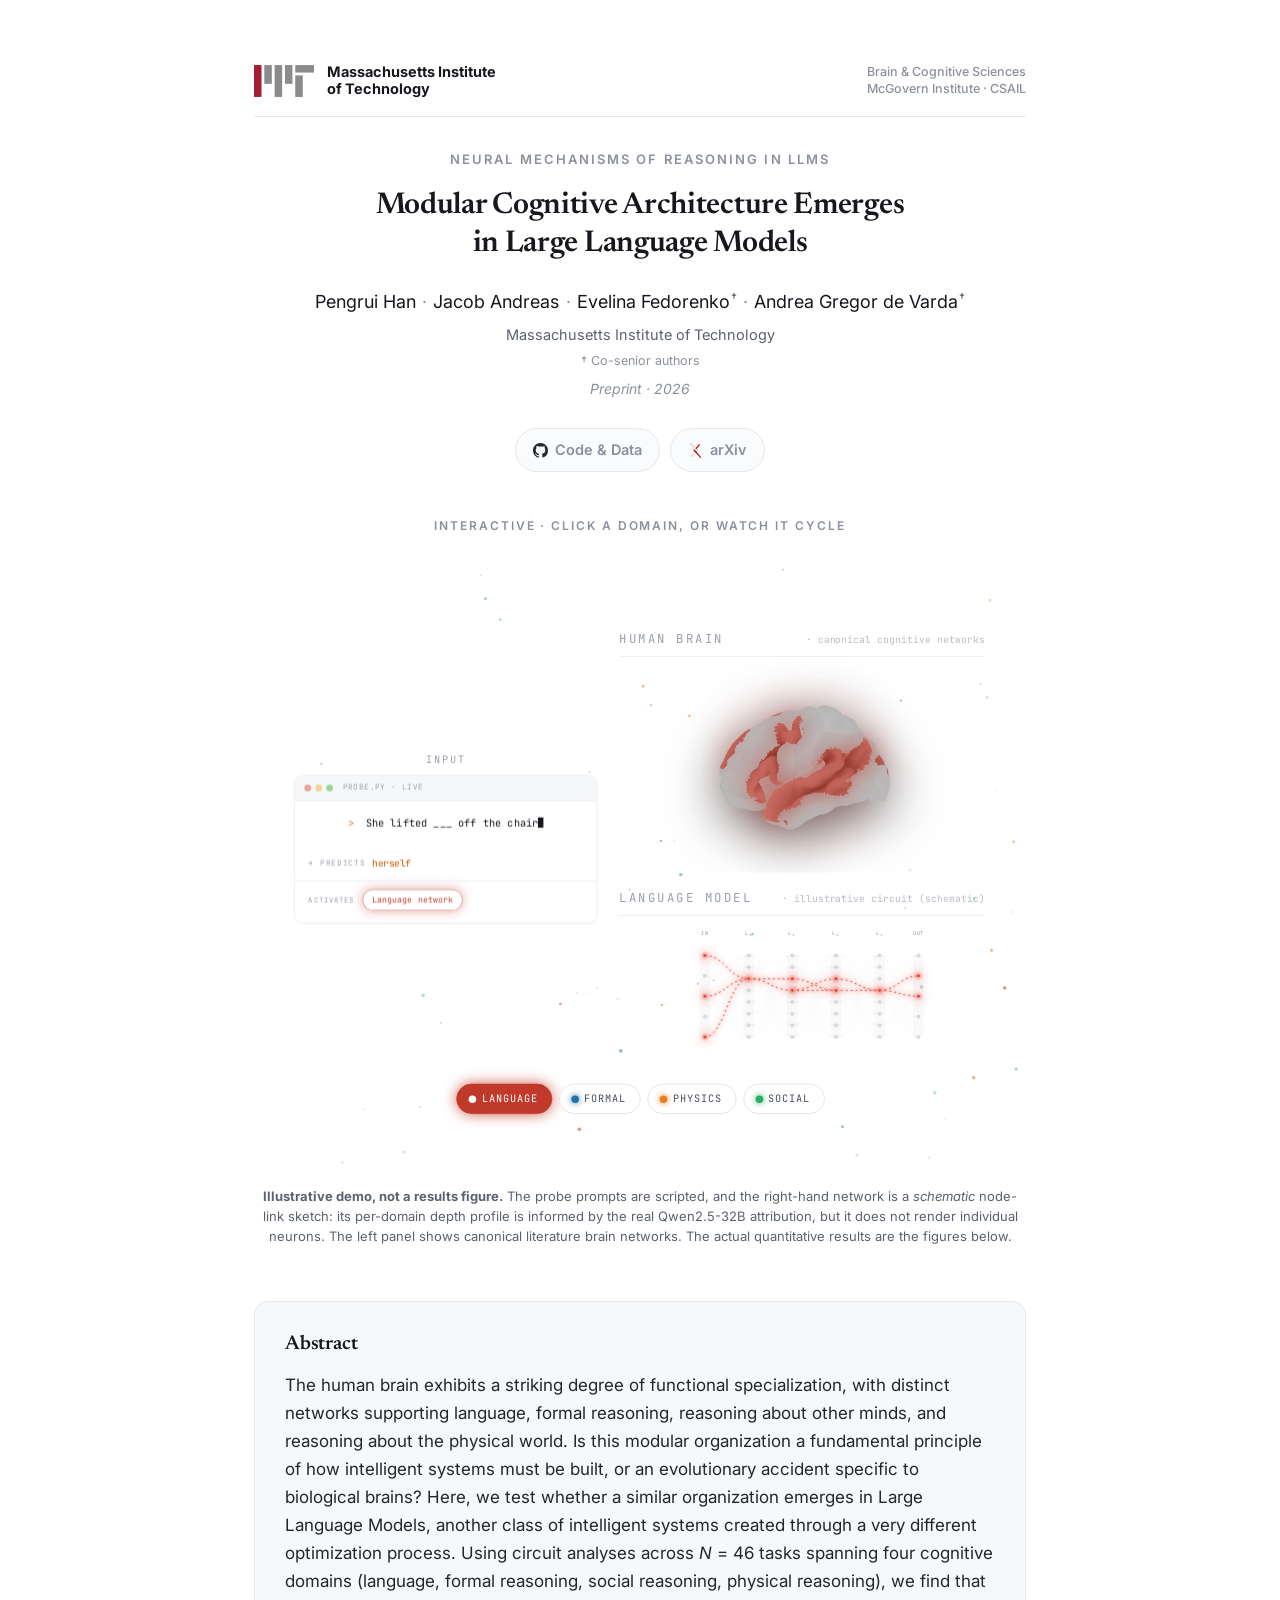
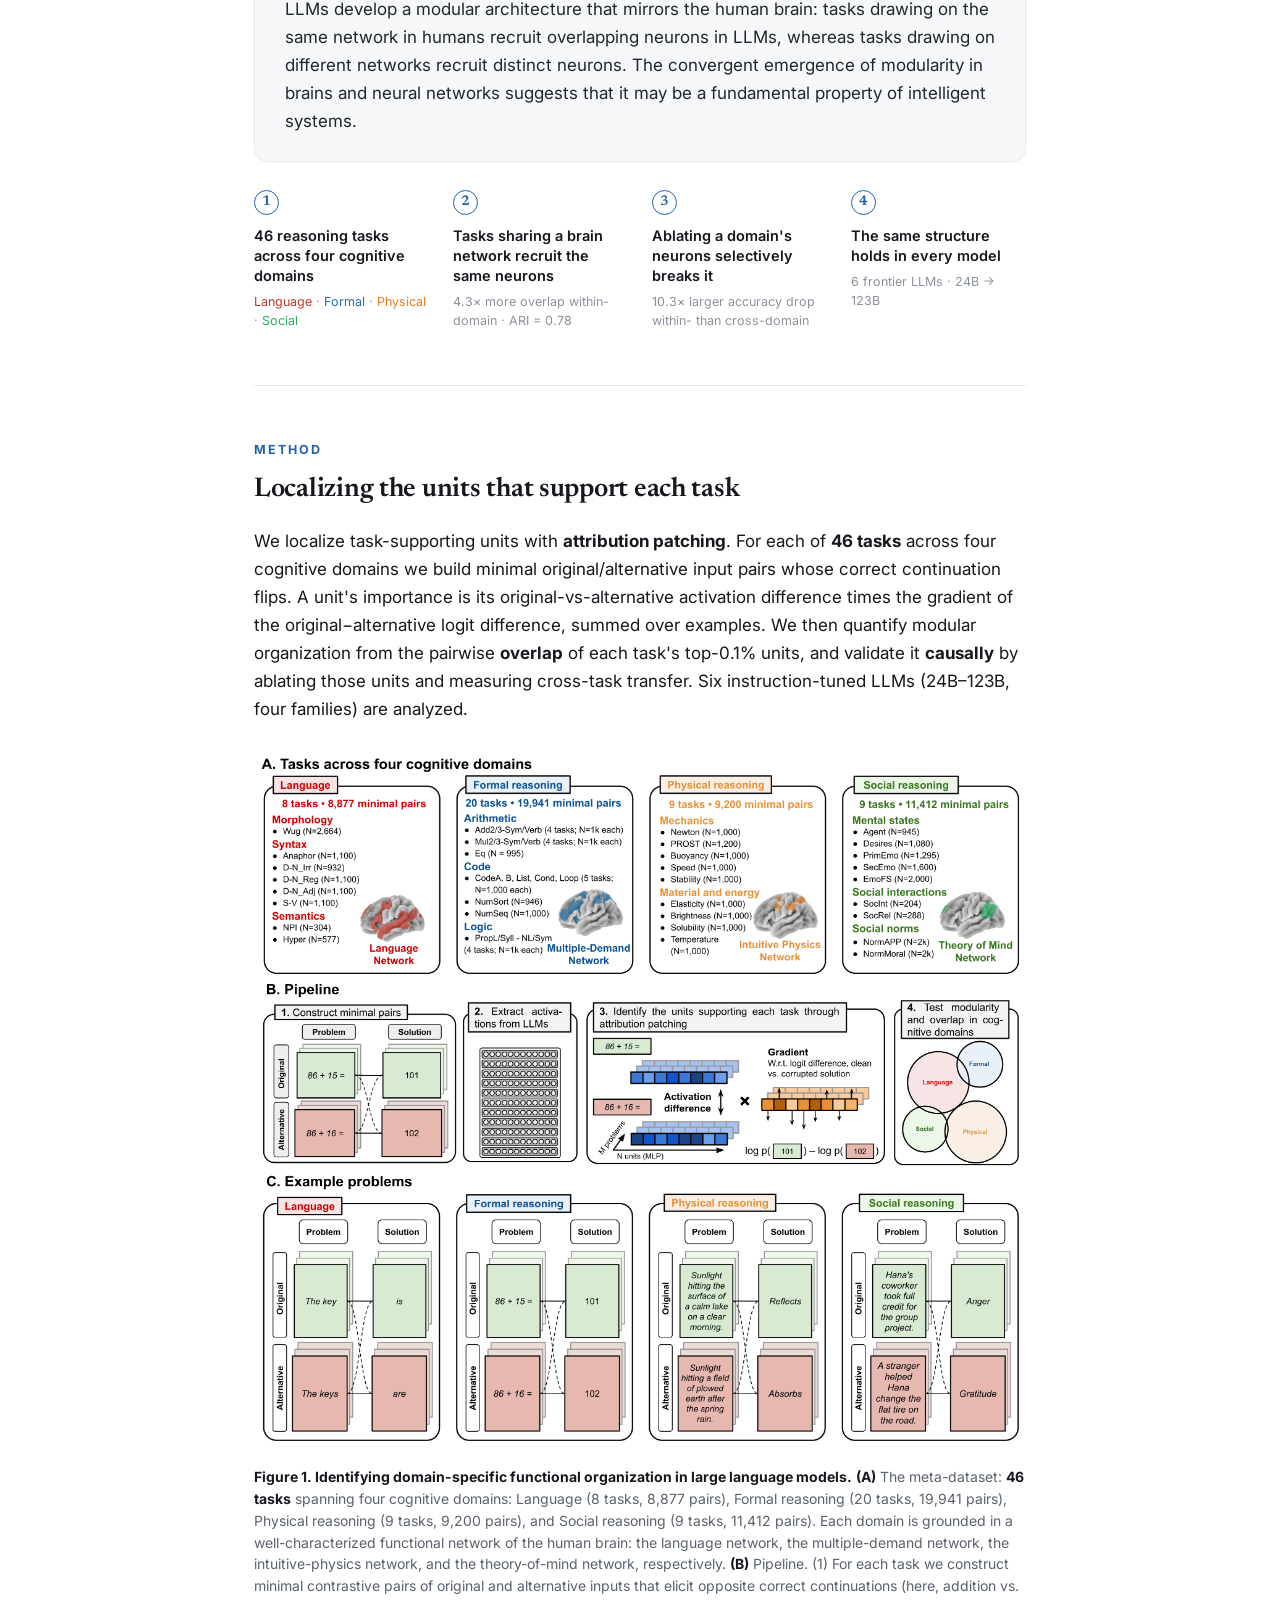
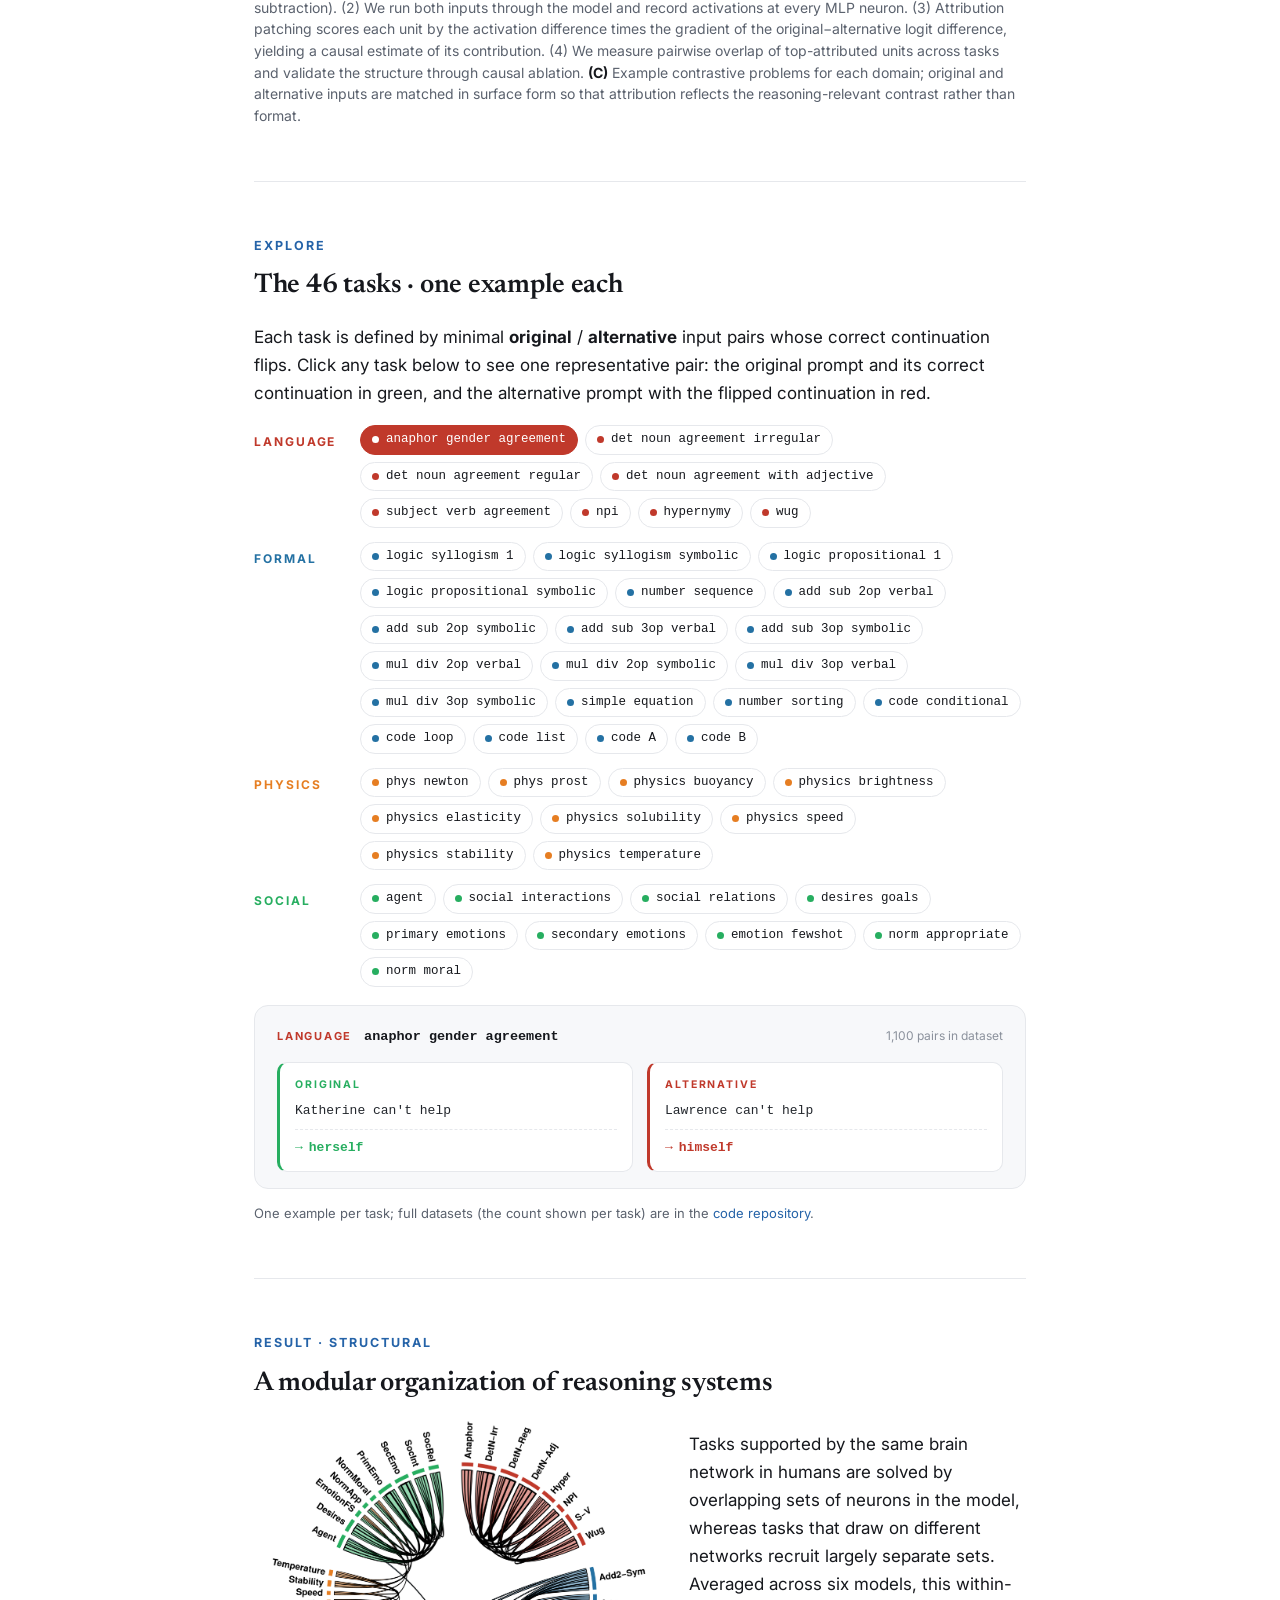
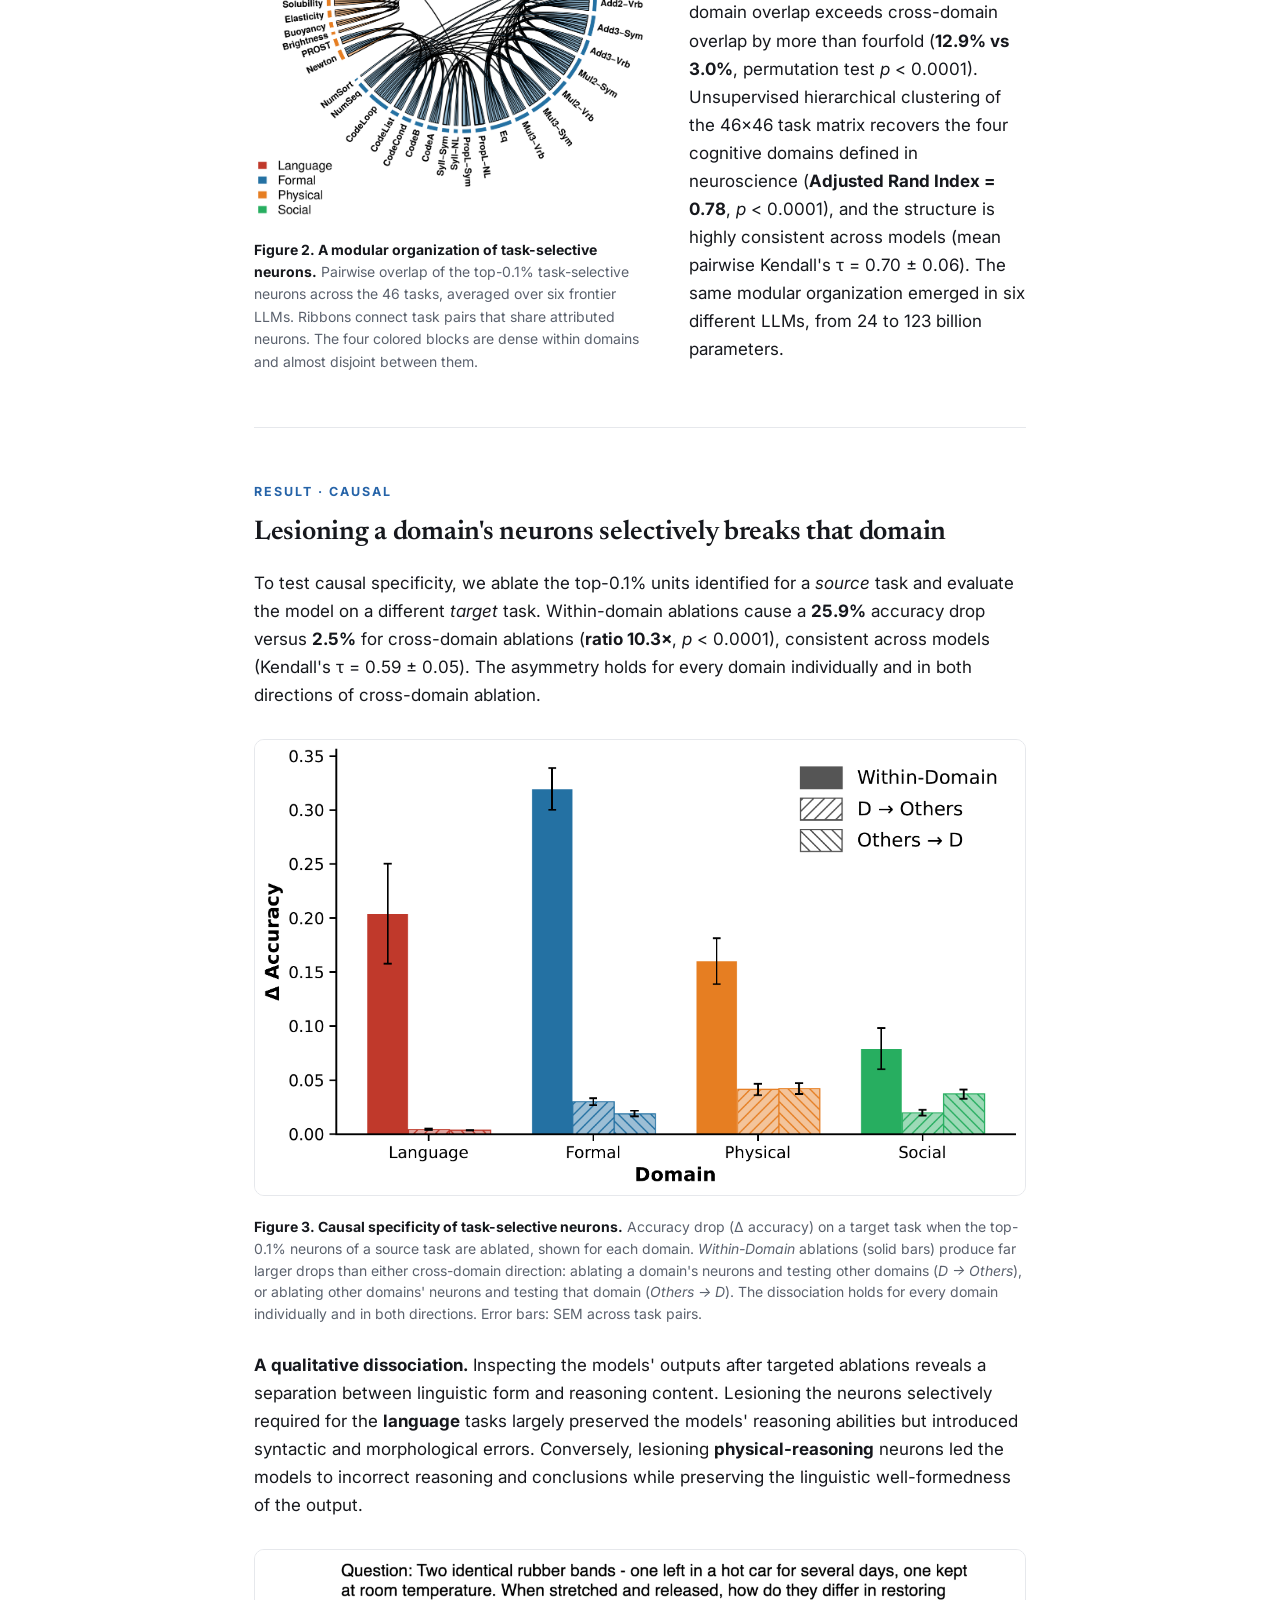
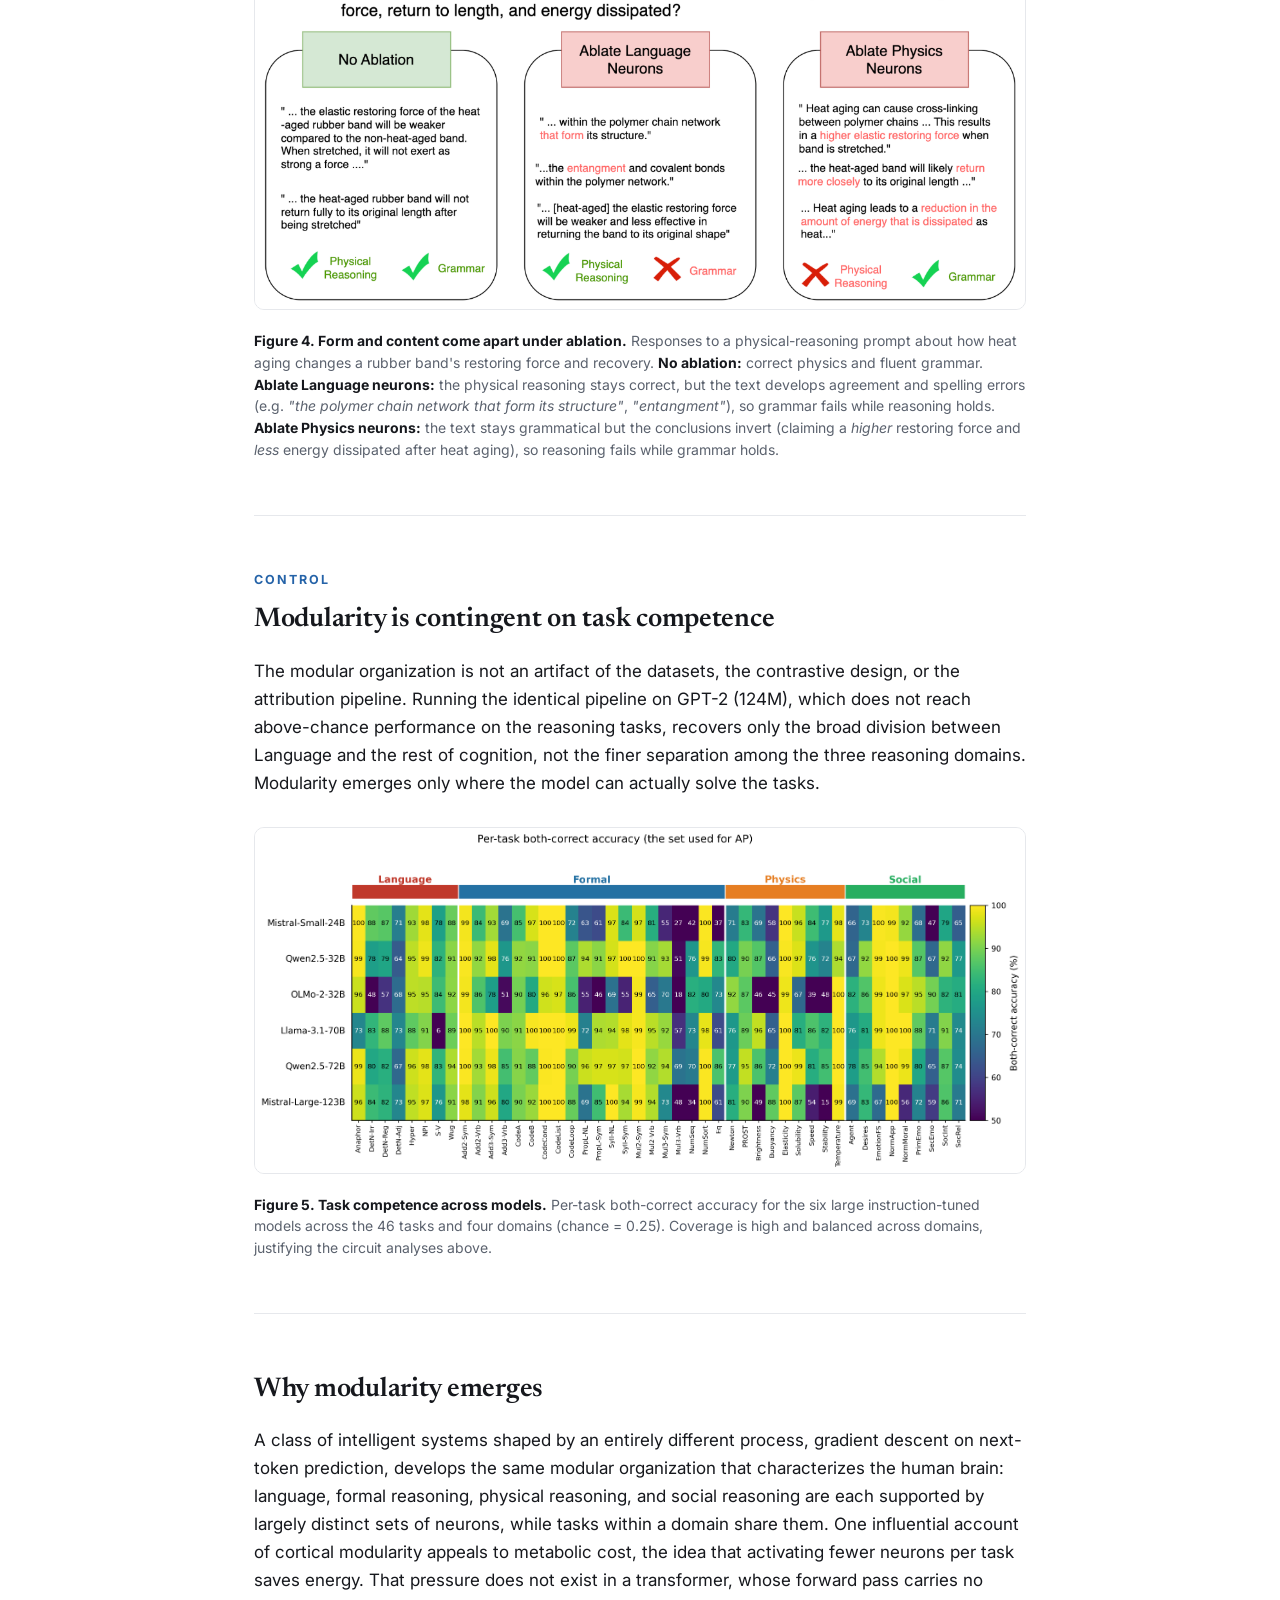
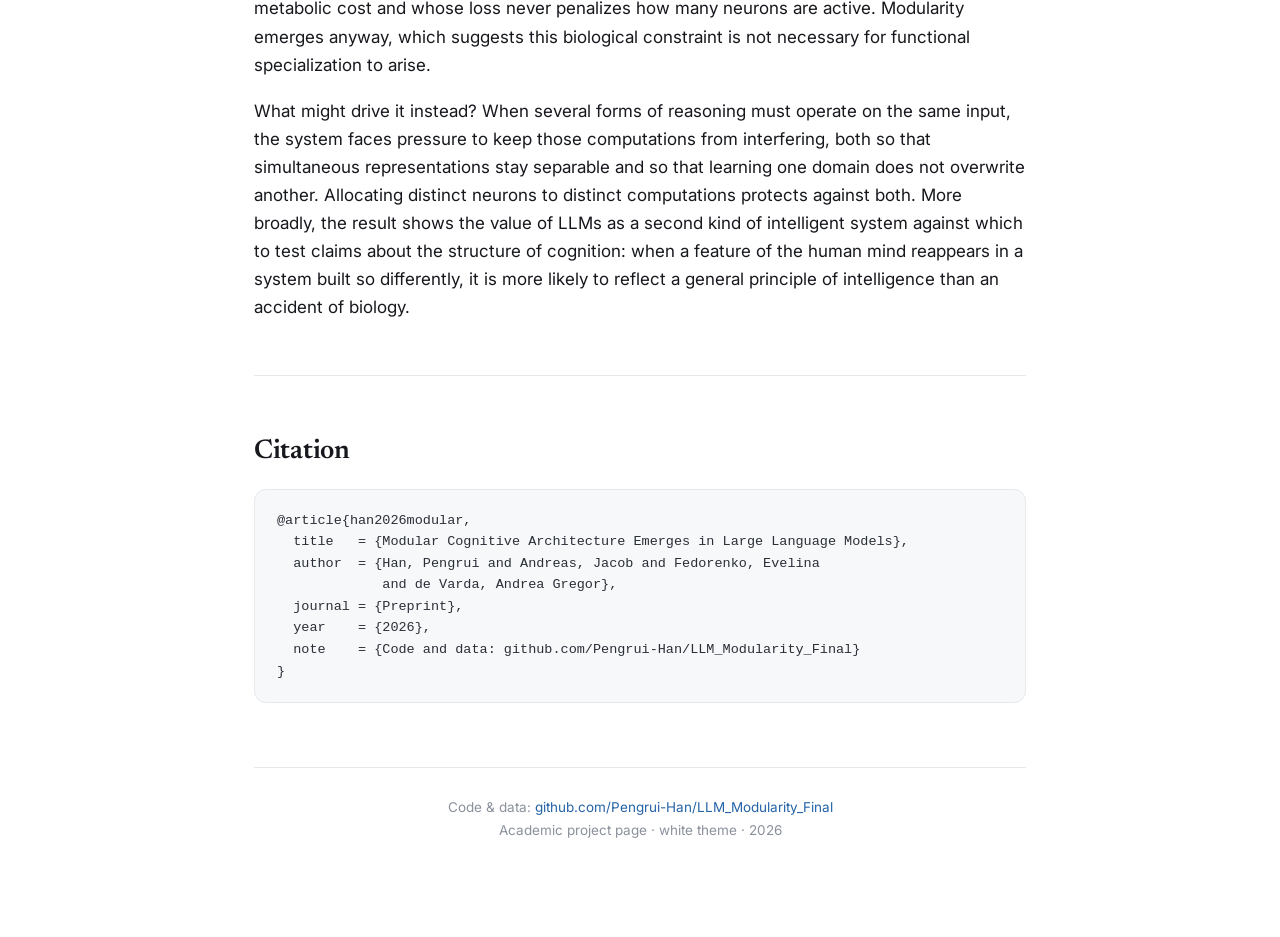
==== index.html @ a9931503 "Finalize project page: real title/authors, paper figures, MIT letterhead - Title/authors from the ma" ====
<!doctype html>
<html lang="en">
<head>
<meta charset="utf-8">
<meta name="viewport" content="width=device-width,initial-scale=1">
<title>Modular Cognitive Architecture Emerges in Large Language Models</title>
<meta name="description" content="Across six frontier LLMs (24B–123B), reasoning is supported by four segregated neuron populations that mirror the cognitive networks of the human brain.">
<link rel="preconnect" href="https://fonts.googleapis.com">
<link rel="preconnect" href="https://fonts.gstatic.com" crossorigin>
<link href="https://fonts.googleapis.com/css2?family=Inter:wght@400;500;600;700&family=Newsreader:ital,opsz@0,6..72;1,6..72&display=swap" rel="stylesheet">
<style>
  :root{
    --ink:#16181d; --muted:#5b626e; --faint:#8b919c; --line:#e6e8ec;
    --bg:#ffffff; --soft:#f7f8fa; --accent:#2563a8;
    --lang:#C0392B; --md:#2471A3; --phys:#E67E22; --tom:#27AE60;
  }
  *{box-sizing:border-box}
  html{ -webkit-text-size-adjust:100% }
  body{
    margin:0; background:var(--bg); color:var(--ink);
    font-family:"Inter",-apple-system,BlinkMacSystemFont,"Segoe UI",Helvetica,Arial,sans-serif;
    font-size:17px; line-height:1.65; -webkit-font-smoothing:antialiased;
  }
  .wrap{ max-width:820px; margin:0 auto; padding:64px 24px 96px }
  a{ color:var(--accent); text-decoration:none }
  a:hover{ text-decoration:underline }

  /* ---- letterhead (MIT masthead) ---- */
  .letterhead{ display:flex; align-items:center; justify-content:space-between; gap:18px;
    padding-bottom:18px; margin-bottom:32px; border-bottom:1px solid var(--line) }
  .mit-mark{ display:flex; align-items:center; gap:13px }
  .mit-mark svg{ width:60px; height:32px; display:block; flex:0 0 auto }
  .mit-name{ font-size:14.5px; font-weight:700; line-height:1.16; color:var(--ink) }
  .dept{ font-size:12.5px; line-height:1.32; color:var(--faint); text-align:right; font-weight:500 }
  @media (max-width:560px){
    .letterhead{ flex-direction:column; align-items:flex-start; gap:9px }
    .dept{ text-align:left }
  }

  /* ---- header ---- */
  .kicker{ text-align:center; font-size:13px; letter-spacing:.16em; text-transform:uppercase;
           color:var(--faint); font-weight:600; margin-bottom:18px }
  h1.title{
    font-family:"Newsreader",Georgia,serif; font-weight:600;
    font-size:30px; line-height:1.25; text-align:center; margin:0 0 24px;
    letter-spacing:-.01em;
  }
  .authors{ text-align:center; font-size:18px; margin:0 0 6px; color:var(--ink) }
  .authors .sep{ color:var(--faint); margin:0 .35em }
  .authors a{ color:var(--ink); text-decoration:none; border-bottom:1px solid transparent;
              transition:color .15s, border-color .15s }
  .authors a:hover{ color:var(--accent); border-bottom-color:var(--accent); text-decoration:none }
  .affil{ text-align:center; font-size:14.5px; color:var(--muted); margin:0 0 4px }
  .venue{ text-align:center; font-size:14px; color:var(--faint); margin:6px 0 0; font-style:italic }
  .todo{ text-align:center; font-size:13px; color:#b08900; background:#fff8e1;
          border:1px solid #f0e0a8; border-radius:8px; padding:7px 12px; margin:14px auto 0; max-width:560px }

  .links{ display:flex; flex-wrap:wrap; gap:10px; justify-content:center; margin:28px 0 0 }
  .btn{
    display:inline-flex; align-items:center; gap:7px;
    border:1px solid var(--line); background:var(--soft); color:var(--ink);
    padding:9px 17px; border-radius:999px; font-size:14.5px; font-weight:600;
  }
  .btn:hover{ background:#eef1f5; text-decoration:none }
  .btn.disabled{ color:var(--faint); background:#fafbfc; cursor:default }
  .btn .ic{ font-size:15px }
  .btn .ic-svg{ flex:0 0 auto; display:inline-block }
  .authors sup.dag{ font-size:.6em; color:var(--muted); font-weight:600; vertical-align:super; margin-left:1px }
  .eqnote{ text-align:center; font-size:12.5px; color:var(--faint); margin:3px 0 0 }

  hr.rule{ border:0; border-top:1px solid var(--line); margin:54px 0 }

  /* ---- sections ---- */
  h2{ font-family:"Newsreader",Georgia,serif; font-weight:600; font-size:27px;
      margin:0 0 14px; letter-spacing:-.01em }
  h2 .eyebrow{ display:block; font-family:"Inter",sans-serif; font-size:12.5px;
      letter-spacing:.16em; text-transform:uppercase; color:var(--accent);
      font-weight:700; margin-bottom:8px }
  p{ margin:0 0 18px }
  .lead{ font-size:18.5px; color:var(--ink) }
  .abstract{ background:var(--soft); border:1px solid var(--line); border-radius:14px;
             padding:26px 30px; margin:8px 0 0 }
  .abstract h2{ font-size:20px; margin-bottom:10px }
  .abstract p{ margin:0; color:#22262e }

  figure{ margin:30px 0 8px; text-align:center }
  figure img{ max-width:100%; height:auto; border:1px solid var(--line); border-radius:10px;
              background:#fff }
  figure img.bare{ border:none }
  figcaption{ font-size:14px; color:var(--muted); margin-top:12px; line-height:1.55;
              text-align:left }
  figcaption b{ color:var(--ink) }
  /* side-by-side figure + text (chord pairs with the structural result) */
  .split{ display:flex; gap:38px; align-items:center; flex-wrap:wrap; margin:10px 0 4px }
  .split-fig{ flex:1 1 380px; min-width:300px; margin:0; text-align:center }
  .split-fig img{ max-width:100% }
  .split-fig figcaption{ font-size:14px; color:var(--muted); line-height:1.6;
                         margin-top:12px; text-align:left }
  .split-fig figcaption b{ color:var(--ink) }
  .split-text{ flex:1 1 320px; min-width:280px }
  .split-text p{ margin:0 }
  @media (max-width:760px){ .split{ gap:18px; align-items:flex-start } }

  /* ---- numbers strip ---- */
  .nums{ display:grid; grid-template-columns:repeat(4,1fr); gap:8px 26px; margin:22px 0 2px }
  .num{ text-align:center; padding:2px 4px }
  .num .v{ font-family:"Newsreader",serif; font-size:21px; font-weight:600; line-height:1; color:var(--ink) }
  .num .l{ font-size:11px; color:var(--faint); margin-top:6px; line-height:1.4 }

  /* ---- key findings (numbered takeaways) ---- */
  .findings{ display:grid; grid-template-columns:repeat(4,1fr); gap:24px; margin:28px 0 4px }
  .fnum{ width:25px; height:25px; border-radius:50%; border:1.5px solid var(--accent);
         color:var(--accent); font-family:"Newsreader",serif; font-weight:600; font-size:14px;
         display:flex; align-items:center; justify-content:center; margin-bottom:11px }
  .fhead{ font-size:14.5px; font-weight:600; line-height:1.38; color:var(--ink); margin-bottom:7px }
  .fsub{ font-size:12.5px; color:var(--faint); line-height:1.5 }
  @media (max-width:640px){ .findings{ grid-template-columns:1fr 1fr; gap:20px } }

  /* ---- domain legend ---- */
  .domains{ display:flex; flex-wrap:wrap; gap:10px 22px; margin:6px 0 22px;
            font-size:14.5px; color:var(--muted) }
  .domains span{ display:inline-flex; align-items:center; gap:8px }
  .dot{ width:11px; height:11px; border-radius:50%; display:inline-block }

  /* ---- bibtex ---- */
  pre.bib{ background:var(--soft); border:1px solid var(--line); border-radius:12px;
           padding:20px 22px; overflow:auto; font-size:13.5px; line-height:1.6;
           font-family:"SF Mono",ui-monospace,"JetBrains Mono",Menlo,Consolas,monospace;
           color:#2a2e36 }
  footer{ text-align:center; color:var(--faint); font-size:13.5px; margin-top:64px;
          border-top:1px solid var(--line); padding-top:28px }
  /* full-width interactive hero (page opener) */
  .hero-band{ width:100%; background:#fff }
  .hero-band-inner{ max-width:820px; margin:0 auto; padding:14px 24px 6px }
  .hero-band-eyebrow{ text-align:center; font-size:12px; letter-spacing:.16em;
    text-transform:uppercase; color:var(--faint); font-weight:600; margin-bottom:8px }
  /* shrink the horizontal demo to column width via scale (keeps the side-by-side layout) */
  .demo-shell{ width:767px; max-width:100%; height:628px; overflow:hidden; margin:0 auto }
  .hero-band-frame{ width:1120px; height:916px; border:none; display:block; background:#fff;
    transform:scale(.685); transform-origin:top left }
  .hero-band-cap{ max-width:760px; margin:14px auto 0; text-align:center;
    font-size:13px; color:var(--muted); line-height:1.55 }
  @media (max-width:900px){
    .hero-band-inner{ max-width:100%; padding:12px 16px 4px }
    .demo-shell{ width:100%; height:auto; overflow:visible }
    .hero-band-frame{ width:100%; height:1240px; transform:none }
  }
  @media (max-width:640px){
    h1.title{ font-size:29px } .wrap{ padding:44px 18px 72px }
    .nums{ grid-template-columns:repeat(2,1fr) } body{ font-size:16px }
  }

  /* ---- task explorer ---- */
  .tx-grid{ display:flex; flex-direction:column; gap:14px; margin:6px 0 18px }
  .tx-row{ display:flex; align-items:flex-start; gap:14px; flex-wrap:wrap }
  .tx-row-lab{ flex:0 0 92px; font-size:12px; letter-spacing:.16em;
               text-transform:uppercase; font-weight:700; padding-top:7px; color:var(--c) }
  .tx-chips{ display:flex; flex-wrap:wrap; gap:7px; flex:1 }
  .tx-chip{ display:inline-flex; align-items:center; gap:7px;
            border:1px solid var(--line); background:#fff; color:var(--ink);
            padding:5px 11px; border-radius:999px; font-size:12.5px;
            font-family:"SF Mono",ui-monospace,"JetBrains Mono",Menlo,Consolas,monospace;
            cursor:pointer; line-height:1.4; transition:background .12s, border-color .12s }
  .tx-chip:hover{ border-color:var(--c) }
  .tx-chip.active{ background:var(--c); border-color:var(--c); color:#fff }
  .tx-chip .tx-dot{ width:7px; height:7px; border-radius:50%; background:var(--c) }
  .tx-chip.active .tx-dot{ background:#fff }
  .tx-panel{ border:1px solid var(--line); border-radius:14px; background:var(--soft);
             padding:20px 22px 16px; margin-top:10px }
  .tx-panel-head{ display:flex; align-items:baseline; gap:12px; margin-bottom:14px;
                  flex-wrap:wrap }
  .tx-panel-dom{ font-size:11px; letter-spacing:.16em; text-transform:uppercase;
                 font-weight:700; color:var(--c) }
  .tx-panel-task{ font-family:"SF Mono",ui-monospace,"JetBrains Mono",Menlo,Consolas,monospace;
                  font-size:13.5px; color:var(--ink); font-weight:600 }
  .tx-panel-n{ margin-left:auto; font-size:12px; color:var(--faint) }
  .tx-cols{ display:grid; grid-template-columns:1fr 1fr; gap:14px }
  .tx-card{ background:#fff; border:1px solid var(--line); border-left:3px solid var(--card-c);
            border-radius:10px; padding:13px 15px }
  .tx-card.clean{ --card-c:#27ae60 }
  .tx-card.corr{  --card-c:#c0392b }
  .tx-card-lab{ font-size:10.5px; letter-spacing:.18em; text-transform:uppercase;
                font-weight:700; color:var(--card-c); margin-bottom:8px }
  .tx-card-text{ font-family:"SF Mono",ui-monospace,"JetBrains Mono",Menlo,Consolas,monospace;
                 font-size:13px; line-height:1.55; color:#23272d;
                 white-space:pre-wrap; word-break:break-word }
  .tx-card-cont{ font-size:13px; line-height:1.5; margin-top:8px;
                 padding-top:8px; border-top:1px dashed var(--line);
                 font-family:"SF Mono",ui-monospace,"JetBrains Mono",Menlo,Consolas,monospace }
  .tx-card-cont .arr{ color:var(--card-c); font-weight:700; margin-right:6px }
  .tx-card-cont .cont{ color:var(--card-c); font-weight:600 }
  @media (max-width:640px){
    .tx-row{ gap:8px }
    .tx-row-lab{ flex:0 0 100%; padding-top:0 }
    .tx-cols{ grid-template-columns:1fr }
  }

  /* ---- table of contents (left sticky nav) ---- */
  .toc{
    position:fixed; top:140px;
    left:max(20px, calc(50vw - 600px));
    width:190px;
    font-size:13.5px; line-height:1.55; color:var(--muted);
    max-height:calc(100vh - 180px); overflow-y:auto; padding-right:6px;
    /* hidden by default; fades in once the reader enters Method */
    opacity:0; transform:translateX(-8px); pointer-events:none;
    transition:opacity .35s ease, transform .35s ease;
  }
  .toc.visible{ opacity:1; transform:none; pointer-events:auto }
  .toc-head{
    font-size:11px; letter-spacing:.18em; text-transform:uppercase;
    font-weight:700; color:var(--faint); margin-bottom:14px;
  }
  .toc ol{ list-style:none; padding:0; margin:0 }
  .toc li{ margin:0 0 12px }
  .toc a{
    color:var(--muted); text-decoration:none; display:block;
    border-left:2px solid transparent;
    padding:2px 0 2px 10px; margin-left:-12px;
    transition:color .12s, border-color .12s;
  }
  .toc a:hover{ color:var(--ink); text-decoration:none }
  .toc a.current{ color:var(--ink); border-left-color:var(--accent); font-weight:600 }
  section[id], .abstract[id]{ scroll-margin-top: 24px }
  @media (max-width:1180px){ .toc{ display:none } }
</style>
</head>
<body>

<nav class="toc" aria-label="Table of contents">
  <div class="toc-head">Contents</div>
  <ol>
    <li><a href="#abstract">Abstract</a></li>
    <li><a href="#method">Method</a></li>
    <li><a href="#explore">The 46 tasks · one example each</a></li>
    <li><a href="#structural">A modular organization of reasoning systems</a></li>
    <li><a href="#causal">Lesioning a domain's neurons breaks it</a></li>
    <li><a href="#control">Modularity is contingent on task competence</a></li>
    <li><a href="#discussion">Why modularity emerges</a></li>
    <li><a href="#citation">Citation</a></li>
  </ol>
</nav>

<div class="wrap" style="padding-bottom:30px">

  <!-- ============== LETTERHEAD ============== -->
  <header class="letterhead">
    <div class="mit-mark">
      <svg viewBox="0 0 64 34" xmlns="http://www.w3.org/2000/svg" role="img" aria-label="MIT">
        <rect x="0"  y="0"  width="8"  height="34" fill="#A31F34"/>
        <rect x="11" y="0"  width="8"  height="20" fill="#8A8B8C"/>
        <rect x="22" y="0"  width="8"  height="34" fill="#8A8B8C"/>
        <rect x="33" y="0"  width="8"  height="20" fill="#8A8B8C"/>
        <rect x="44" y="0"  width="20" height="8"  fill="#8A8B8C"/>
        <rect x="44" y="11" width="8"  height="23" fill="#8A8B8C"/>
      </svg>
      <span class="mit-name">Massachusetts Institute<br>of Technology</span>
    </div>
    <div class="dept">Brain &amp; Cognitive Sciences<br>McGovern Institute · CSAIL</div>
  </header>

  <!-- ============== HEADER ============== -->
  <div class="kicker">Neural Mechanisms of Reasoning in LLMs</div>
  <h1 class="title">Modular Cognitive Architecture Emerges<br>in Large Language Models</h1>

  <p class="authors"><a href="https://pengrui-han.github.io/" target="_blank" rel="noopener noreferrer">Pengrui Han</a><span class="sep">·</span><a href="https://www.mit.edu/~jda/" target="_blank" rel="noopener noreferrer">Jacob Andreas</a><span class="sep">·</span><a href="https://www.evlab.mit.edu/" target="_blank" rel="noopener noreferrer">Evelina Fedorenko</a><sup class="dag">†</sup><span class="sep">·</span><a href="https://andrea-de-varda.github.io/" target="_blank" rel="noopener noreferrer">Andrea Gregor de Varda</a><sup class="dag">†</sup></p>
  <p class="affil">Massachusetts Institute of Technology</p>
  <p class="eqnote">† Co-senior authors</p>
  <p class="venue">Preprint · 2026</p>

  <!-- Links are placeholders for now; add href + drop the "disabled" class / "· coming soon" once live.
       Repo (when public): https://github.com/Pengrui-Han/LLM_Modularity_Final -->
  <div class="links">
    <a class="btn disabled" title="Available upon publication">
      <svg class="ic-svg" viewBox="0 0 16 16" width="15" height="15" fill="#24292f" aria-hidden="true"><path d="M8 0C3.58 0 0 3.58 0 8c0 3.54 2.29 6.53 5.47 7.59.4.07.55-.17.55-.38 0-.19-.01-.82-.01-1.49-2.01.37-2.53-.49-2.69-.94-.09-.23-.48-.94-.82-1.13-.28-.15-.68-.52-.01-.53.63-.01 1.08.58 1.23.82.72 1.21 1.87.87 2.33.66.07-.52.28-.87.51-1.07-1.78-.2-3.64-.89-3.64-3.95 0-.87.31-1.59.82-2.15-.08-.2-.36-1.02.08-2.12 0 0 .67-.21 2.2.82.64-.18 1.32-.27 2-.27.68 0 1.36.09 2 .27 1.53-1.04 2.2-.82 2.2-.82.44 1.1.16 1.92.08 2.12.51.56.82 1.27.82 2.15 0 3.07-1.87 3.75-3.65 3.95.29.25.54.73.54 1.48 0 1.07-.01 1.93-.01 2.2 0 .21.15.46.55.38A8.013 8.013 0 0016 8c0-4.42-3.58-8-8-8z"></path></svg>
      Code &amp; Data</a>
    <a class="btn disabled" title="Available upon publication">
      <svg class="ic-svg" viewBox="0 0 24 24" width="15" height="15" fill="#B31B1B" aria-hidden="true"><path d="M3.8423 0a1.0037 1.0037 0 0 0-.922.6078c-.1536.3687-.0438.6275.2938 1.1113l6.9185 8.3597-1.0223 1.1058a1.0393 1.0393 0 0 0 .003 1.4229l1.2292 1.3135-5.4391 6.4444c-.2803.299-.4538.823-.2971 1.1986a1.0253 1.0253 0 0 0 .9585.635.9133.9133 0 0 0 .6891-.3405l5.783-6.126 7.4902 8.0051a.8527.8527 0 0 0 .6835.2597.9575.9575 0 0 0 .8777-.6138c.1577-.377-.017-.7502-.306-1.1407l-7.0518-8.3418 1.0632-1.13a.9626.9626 0 0 0 .0089-1.3165L4.6336.4639s-.3733-.4535-.768-.463zm0 .272h.0166c.2179.0052.4874.2715.5644.3639l.005.006.0052.0055 10.169 10.9905a.6915.6915 0 0 1-.0072.945l-1.0666 1.133-1.4982-1.7724-8.5994-10.39c-.3286-.472-.352-.6183-.2592-.841a.7307.7307 0 0 1 .6704-.4401Zm14.341 1.5701a.877.877 0 0 0-.6554.2418l-5.6962 6.1584 1.6944 1.8319 5.3089-6.5138c.3251-.4335.479-.6603.3247-1.0292a1.1205 1.1205 0 0 0-.9763-.689zm-7.6557 12.2823 1.3186 1.4135-5.7864 6.1295a.6494.6494 0 0 1-.4959.26.7516.7516 0 0 1-.706-.4669c-.1119-.2682.0359-.6864.2442-.9083l.0051-.0055.0047-.0055z"></path></svg>
      arXiv</a>
  </div>

</div><!-- /wrap (header) -->

<!-- ============== INTERACTIVE HERO — opener, right after title + authors, full-width white ============== -->
<div class="hero-band">
  <div class="hero-band-inner">
    <div class="hero-band-eyebrow">Interactive · click a domain, or watch it cycle</div>
    <div class="demo-shell"><iframe src="hero_widget.html" title="Interactive brain-vs-LLM demo" loading="eager"
      scrolling="no" class="hero-band-frame"></iframe></div>
    <div class="hero-band-cap"><b>Illustrative demo, not a results figure.</b> The probe prompts
      are scripted, and the right-hand network is a <i>schematic</i> node-link sketch: its
      per-domain depth profile is informed by the real Qwen2.5-32B attribution, but it does not
      render individual neurons. The left panel shows canonical literature brain networks. The
      actual quantitative results are the figures below.</div>
  </div>
</div>

<div class="wrap" style="padding-top:40px">

  <!-- ============== ABSTRACT ============== -->
  <div class="abstract" id="abstract">
    <h2>Abstract</h2>
    <p>The human brain exhibits a striking degree of functional specialization, with distinct
    networks supporting language, formal reasoning, reasoning about other minds, and reasoning
    about the physical world. Is this modular organization a fundamental principle of how
    intelligent systems must be built, or an evolutionary accident specific to biological brains?
    Here, we test whether a similar organization emerges in Large Language Models, another class
    of intelligent systems created through a very different optimization process. Using circuit
    analyses across <i>N</i> = 46 tasks spanning four cognitive domains (language, formal reasoning,
    social reasoning, physical reasoning), we find that LLMs develop a modular architecture that
    mirrors the human brain: tasks drawing on the same network in humans recruit overlapping
    neurons in LLMs, whereas tasks drawing on different networks recruit distinct neurons. The
    convergent emergence of modularity in brains and neural networks suggests that it may be a
    fundamental property of intelligent systems.</p>
  </div>

  <div class="findings">
    <div class="finding">
      <div class="fnum">1</div>
      <div class="fhead">46 reasoning tasks across four cognitive domains</div>
      <div class="fsub"><span style="color:var(--lang)">Language</span> · <span style="color:var(--md)">Formal</span> · <span style="color:var(--phys)">Physical</span> · <span style="color:var(--tom)">Social</span></div>
    </div>
    <div class="finding">
      <div class="fnum">2</div>
      <div class="fhead">Tasks sharing a brain network recruit the same neurons</div>
      <div class="fsub">4.3× more overlap within-domain · ARI = 0.78</div>
    </div>
    <div class="finding">
      <div class="fnum">3</div>
      <div class="fhead">Ablating a domain's neurons selectively breaks it</div>
      <div class="fsub">10.3× larger accuracy drop within- than cross-domain</div>
    </div>
    <div class="finding">
      <div class="fnum">4</div>
      <div class="fhead">The same structure holds in every model</div>
      <div class="fsub">6 frontier LLMs · 24B → 123B</div>
    </div>
  </div>
  <hr class="rule">

  <!-- ============== METHOD ============== -->
  <section id="method">
    <h2><span class="eyebrow">Method</span>Localizing the units that support each task</h2>
    <p>We localize task-supporting units with <b>attribution patching</b>. For each of
    <b>46 tasks</b> across four cognitive domains we build minimal original/alternative input pairs
    whose correct continuation flips. A unit's importance is its original-vs-alternative activation
    difference times the gradient of the original−alternative logit difference, summed over examples.
    We then quantify modular organization from the pairwise <b>overlap</b> of each task's top-0.1%
    units, and validate it <b>causally</b> by ablating those units and measuring cross-task transfer.
    Six instruction-tuned LLMs (24B–123B, four families) are analyzed.</p>
    <figure>
      <img class="bare" src="assets/figures/figure1_overview.png" alt="Overview: 46 tasks across four cognitive domains with example counts, each mapped to a human brain network; the attribution-patching pipeline; and example original/alternative problem pairs per domain.">
      <figcaption><b>Figure 1. Identifying domain-specific functional organization in large language
      models.</b> <b>(A)</b> The meta-dataset: <b>46 tasks</b> spanning four cognitive domains:
      Language (8 tasks, 8,877 pairs), Formal reasoning (20 tasks, 19,941 pairs), Physical reasoning
      (9 tasks, 9,200 pairs), and Social reasoning (9 tasks, 11,412 pairs). Each domain is grounded
      in a well-characterized functional network of the human brain: the language network, the
      multiple-demand network, the intuitive-physics network, and the theory-of-mind network,
      respectively. <b>(B)</b> Pipeline. (1) For each task we construct minimal contrastive pairs of
      original and alternative inputs that elicit opposite correct continuations (here, addition vs.
      subtraction). (2) We run both inputs through the model and record activations at every MLP
      neuron. (3) Attribution patching scores each unit by the activation difference times the
      gradient of the original−alternative logit difference, yielding a causal estimate of its
      contribution. (4) We measure pairwise overlap of top-attributed units across tasks and validate
      the structure through causal ablation. <b>(C)</b> Example contrastive problems for each domain;
      original and alternative inputs are matched in surface form so that attribution reflects the
      reasoning-relevant contrast rather than format.</figcaption>
    </figure>
  </section>

  <hr class="rule">

  <!-- ============== TASK EXPLORER ============== -->
  <section id="explore">
    <h2><span class="eyebrow">Explore</span>The 46 tasks · one example each</h2>
    <p>Each task is defined by minimal <b>original</b> / <b>alternative</b> input pairs whose
    correct continuation flips. Click any task below to see one representative pair:
    the original prompt and its correct continuation in green, and the alternative
    prompt with the flipped continuation in red.</p>
    <div class="tx-grid" id="tx-grid"><!-- populated by JS --></div>
    <div class="tx-panel" id="tx-panel"><!-- populated by JS --></div>
    <p style="font-size:13px;color:var(--muted);margin-top:14px">
      One example per task; full datasets (the count shown per task) are in the
      <a href="https://github.com/Pengrui-Han/LLM_Modularity_Final/tree/main/data">code repository</a>.
    </p>
  </section>

  <hr class="rule">

  <!-- ============== OVERLAP (structural) ============== -->
  <section id="structural">
    <h2><span class="eyebrow">Result · Structural</span>A modular organization of reasoning systems</h2>
    <div class="split">
      <figure class="split-fig">
        <img class="bare" src="assets/figures/overlap_chord_diagram.png" alt="Chord diagram of top-0.1% neuron overlap across 46 tasks, averaged over six LLMs, showing four disjoint domain blocks.">
        <figcaption><b>Figure 2. A modular organization of task-selective neurons.</b> Pairwise
        overlap of the top-0.1% task-selective neurons across the 46 tasks, averaged over six frontier
        LLMs. Ribbons connect task pairs that share attributed neurons. The four colored blocks are
        dense within domains and almost disjoint between them.</figcaption>
      </figure>
      <div class="split-text">
        <p>Tasks supported by the same brain network in humans are solved by overlapping sets of
        neurons in the model, whereas tasks that draw on different networks recruit largely separate
        sets. Averaged across six models, this within-domain overlap exceeds cross-domain overlap by
        more than fourfold (<b>12.9% vs 3.0%</b>, permutation test <i>p</i> &lt; 0.0001). Unsupervised
        hierarchical clustering of the 46×46 task matrix recovers the four cognitive domains defined
        in neuroscience (<b>Adjusted Rand Index = 0.78</b>, <i>p</i> &lt; 0.0001), and the structure
        is highly consistent across models (mean pairwise Kendall's τ = 0.70 ± 0.06). The same modular
        organization emerged in six different LLMs, from 24 to 123 billion parameters.</p>
      </div>
    </div>
  </section>

  <hr class="rule">

  <!-- ============== CAUSAL ============== -->
  <section id="causal">
    <h2><span class="eyebrow">Result · Causal</span>Lesioning a domain's neurons selectively breaks that domain</h2>
    <p>To test causal specificity, we ablate the top-0.1% units identified for a <i>source</i> task
    and evaluate the model on a different <i>target</i> task. Within-domain ablations cause a
    <b>25.9%</b> accuracy drop versus <b>2.5%</b> for cross-domain ablations
    (<b>ratio 10.3×</b>, <i>p</i> &lt; 0.0001), consistent across models (Kendall's τ = 0.59 ± 0.05).
    The asymmetry holds for every domain individually and in both directions of cross-domain
    ablation.</p>
    <figure>
      <img src="assets/figures/ablation_within_vs_across_3bar.png" alt="Per-domain accuracy drop for within-domain ablation versus the two cross-domain directions.">
      <figcaption><b>Figure 3. Causal specificity of task-selective neurons.</b> Accuracy drop
      (Δ accuracy) on a target task when the top-0.1% neurons of a source task are ablated, shown for
      each domain. <i>Within-Domain</i> ablations (solid bars) produce far larger drops than either
      cross-domain direction: ablating a domain's neurons and testing other domains
      (<i>D → Others</i>), or ablating other domains' neurons and testing that domain
      (<i>Others → D</i>). The dissociation holds for every domain individually and in both
      directions. Error bars: SEM across task pairs.</figcaption>
    </figure>

    <p style="margin-top:26px"><b>A qualitative dissociation.</b> Inspecting the models' outputs
    after targeted ablations reveals a separation between linguistic form and reasoning content.
    Lesioning the neurons selectively required for the <b>language</b> tasks largely preserved the
    models' reasoning abilities but introduced syntactic and morphological errors. Conversely,
    lesioning <b>physical-reasoning</b> neurons led the models to incorrect reasoning and conclusions
    while preserving the linguistic well-formedness of the output.</p>
    <figure>
      <img src="assets/figures/qualitative_example.png" alt="Three model responses to a rubber-band physics question: no ablation gives a correct, fluent answer; ablating language neurons keeps the physics correct but breaks grammar; ablating physics neurons keeps grammar fluent but reaches wrong physical conclusions.">
      <figcaption><b>Figure 4. Form and content come apart under ablation.</b> Responses to a
      physical-reasoning prompt about how heat aging changes a rubber band's restoring force and
      recovery. <b>No ablation:</b> correct physics and fluent grammar. <b>Ablate Language neurons:</b>
      the physical reasoning stays correct, but the text develops agreement and spelling errors
      (e.g. <i>"the polymer chain network that form its structure"</i>, <i>"entangment"</i>), so
      grammar fails while reasoning holds. <b>Ablate Physics neurons:</b> the text stays grammatical
      but the conclusions invert (claiming a <i>higher</i> restoring force and <i>less</i> energy
      dissipated after heat aging), so reasoning fails while grammar holds.</figcaption>
    </figure>
  </section>

  <hr class="rule">

  <!-- ============== CONTROL ============== -->
  <section id="control">
    <h2><span class="eyebrow">Control</span>Modularity is contingent on task competence</h2>
    <p>The modular organization is not an artifact of the datasets, the contrastive design, or the
    attribution pipeline. Running the identical pipeline on GPT-2 (124M), which does not reach
    above-chance performance on the reasoning tasks, recovers only the broad division between
    Language and the rest of cognition, not the finer separation among the three reasoning domains.
    Modularity emerges only where the model can actually solve the tasks.</p>
    <figure>
      <img src="assets/figures/accuracy_heatmap_both_correct.png" alt="Per-task both-correct accuracy across the six large models.">
      <figcaption><b>Figure 5. Task competence across models.</b> Per-task both-correct accuracy for
      the six large instruction-tuned models across the 46 tasks and four domains (chance = 0.25).
      Coverage is high and balanced across domains, justifying the circuit analyses above.</figcaption>
    </figure>
  </section>

  <hr class="rule">

  <!-- ============== DISCUSSION (Why modularity emerges) ============== -->
  <section id="discussion">
    <h2>Why modularity emerges</h2>
    <p>A class of intelligent systems shaped by an entirely different process, gradient descent on
    next-token prediction, develops the same modular organization that characterizes the human
    brain: language, formal reasoning, physical reasoning, and social reasoning are each supported
    by largely distinct sets of neurons, while tasks within a domain share them. One influential
    account of cortical modularity appeals to metabolic cost, the idea that activating fewer neurons
    per task saves energy. That pressure does not exist in a transformer, whose forward pass carries
    no metabolic cost and whose loss never penalizes how many neurons are active. Modularity emerges
    anyway, which suggests this biological constraint is not necessary for functional specialization
    to arise.</p>
    <p>What might drive it instead? When several forms of reasoning must operate on the same input,
    the system faces pressure to keep those computations from interfering, both so that simultaneous
    representations stay separable and so that learning one domain does not overwrite another.
    Allocating distinct neurons to distinct computations protects against both. More broadly, the
    result shows the value of LLMs as a second kind of intelligent system against which to test
    claims about the structure of cognition: when a feature of the human mind reappears in a system
    built so differently, it is more likely to reflect a general principle of intelligence than an
    accident of biology.</p>
  </section>

  <hr class="rule">

  <!-- ============== BIBTEX ============== -->
  <section id="citation">
    <h2>Citation</h2>
    <pre class="bib">@article{han2026modular,
  title   = {Modular Cognitive Architecture Emerges in Large Language Models},
  author  = {Han, Pengrui and Andreas, Jacob and Fedorenko, Evelina
             and de Varda, Andrea Gregor},
  journal = {Preprint},
  year    = {2026},
  note    = {Code and data: github.com/Pengrui-Han/LLM_Modularity_Final}
}</pre>
  </section>

  <footer>
    Code &amp; data: <a href="https://github.com/Pengrui-Han/LLM_Modularity_Final">github.com/Pengrui-Han/LLM_Modularity_Final</a><br>
    Academic project page · white theme · 2026
  </footer>

</div>

<script>
(function(){
  const ORDER  = ['Language','Formal','Physics','Social'];
  const COLOR  = {Language:'#C0392B', Formal:'#2471A3', Physics:'#E67E22', Social:'#27AE60'};
  const grid   = document.getElementById('tx-grid');
  const panel  = document.getElementById('tx-panel');
  if (!grid || !panel) return;
  const esc = s => String(s).replace(/&/g,'&amp;').replace(/</g,'&lt;').replace(/>/g,'&gt;')
                            .replace(/"/g,'&quot;').replace(/'/g,'&#39;');

  fetch('tasks_examples.json').then(r => r.json()).then(data => {
    const byDom = Object.fromEntries(ORDER.map(d => [d, []]));
    for (const t of data) (byDom[t.domain] || (byDom[t.domain]=[])).push(t);

    for (const dom of ORDER) {
      const row = document.createElement('div');
      row.className = 'tx-row';
      row.style.setProperty('--c', COLOR[dom]);
      row.innerHTML = `<div class="tx-row-lab">${dom}</div>`;
      const chips = document.createElement('div');
      chips.className = 'tx-chips';
      for (const t of byDom[dom]) {
        const btn = document.createElement('button');
        btn.type = 'button';
        btn.className = 'tx-chip';
        btn.dataset.task = t.task;
        btn.innerHTML = `<span class="tx-dot"></span>${esc(t.display)}`;
        btn.addEventListener('click', () => show(t));
        chips.appendChild(btn);
      }
      row.appendChild(chips);
      grid.appendChild(row);
    }

    function show(t) {
      document.querySelectorAll('.tx-chip.active').forEach(el => el.classList.remove('active'));
      const btn = document.querySelector('.tx-chip[data-task="' + (window.CSS && CSS.escape ? CSS.escape(t.task) : t.task) + '"]');
      if (btn) btn.classList.add('active');
      panel.style.setProperty('--c', t.color);
      panel.innerHTML = `
        <div class="tx-panel-head">
          <span class="tx-panel-dom">${esc(t.domain)}</span>
          <span class="tx-panel-task">${esc(t.display)}</span>
          <span class="tx-panel-n">${Number(t.n_examples).toLocaleString()} pairs in dataset</span>
        </div>
        <div class="tx-cols">
          <div class="tx-card clean">
            <div class="tx-card-lab">Original</div>
            <div class="tx-card-text">${esc(t.clean.prompt)}</div>
            <div class="tx-card-cont"><span class="arr">→</span><span class="cont">${esc(t.clean.cont)}</span></div>
          </div>
          <div class="tx-card corr">
            <div class="tx-card-lab">Alternative</div>
            <div class="tx-card-text">${esc(t.corrupted.prompt)}</div>
            <div class="tx-card-cont"><span class="arr">→</span><span class="cont">${esc(t.corrupted.cont)}</span></div>
          </div>
        </div>`;
    }
    if (data.length) show(data[0]);
  }).catch(err => {
    panel.innerHTML = '<i style="color:var(--muted)">Could not load task examples ('
                    + esc(err && err.message || err) + ').</i>';
  });
})();
</script>

<script>
(function(){
  const toc   = document.querySelector('.toc');
  const links = Array.from(document.querySelectorAll('.toc a'));
  if (!toc || !links.length) return;
  const map = new Map(links.map(a => [a.getAttribute('href').slice(1), a]));
  const targets = Array.from(map.keys())
    .map(id => document.getElementById(id))
    .filter(Boolean);
  let current = null;
  function setActive(id){
    if (current === id) return;
    if (current && map.has(current)) map.get(current).classList.remove('current');
    if (id && map.has(id)) map.get(id).classList.add('current');
    current = id;
  }
  function update(){
    // (1) Reveal TOC as soon as the reader scrolls a fingertip past the top.
    //     Keeps the absolute landing pose clean but feels near-immediate.
    toc.classList.toggle('visible', window.scrollY > 120);
    // (2) Highlight the topmost section whose top is at or just above the trigger line.
    const trigger = window.innerHeight * 0.25;
    let pick = targets[0] ? targets[0].id : null;
    for (const t of targets){
      const r = t.getBoundingClientRect();
      if (r.top - trigger <= 0) pick = t.id;
      else break;
    }
    setActive(pick);
  }
  window.addEventListener('scroll', update, { passive:true });
  window.addEventListener('resize', update);
  update();
})();
</script>
</body>
</html>
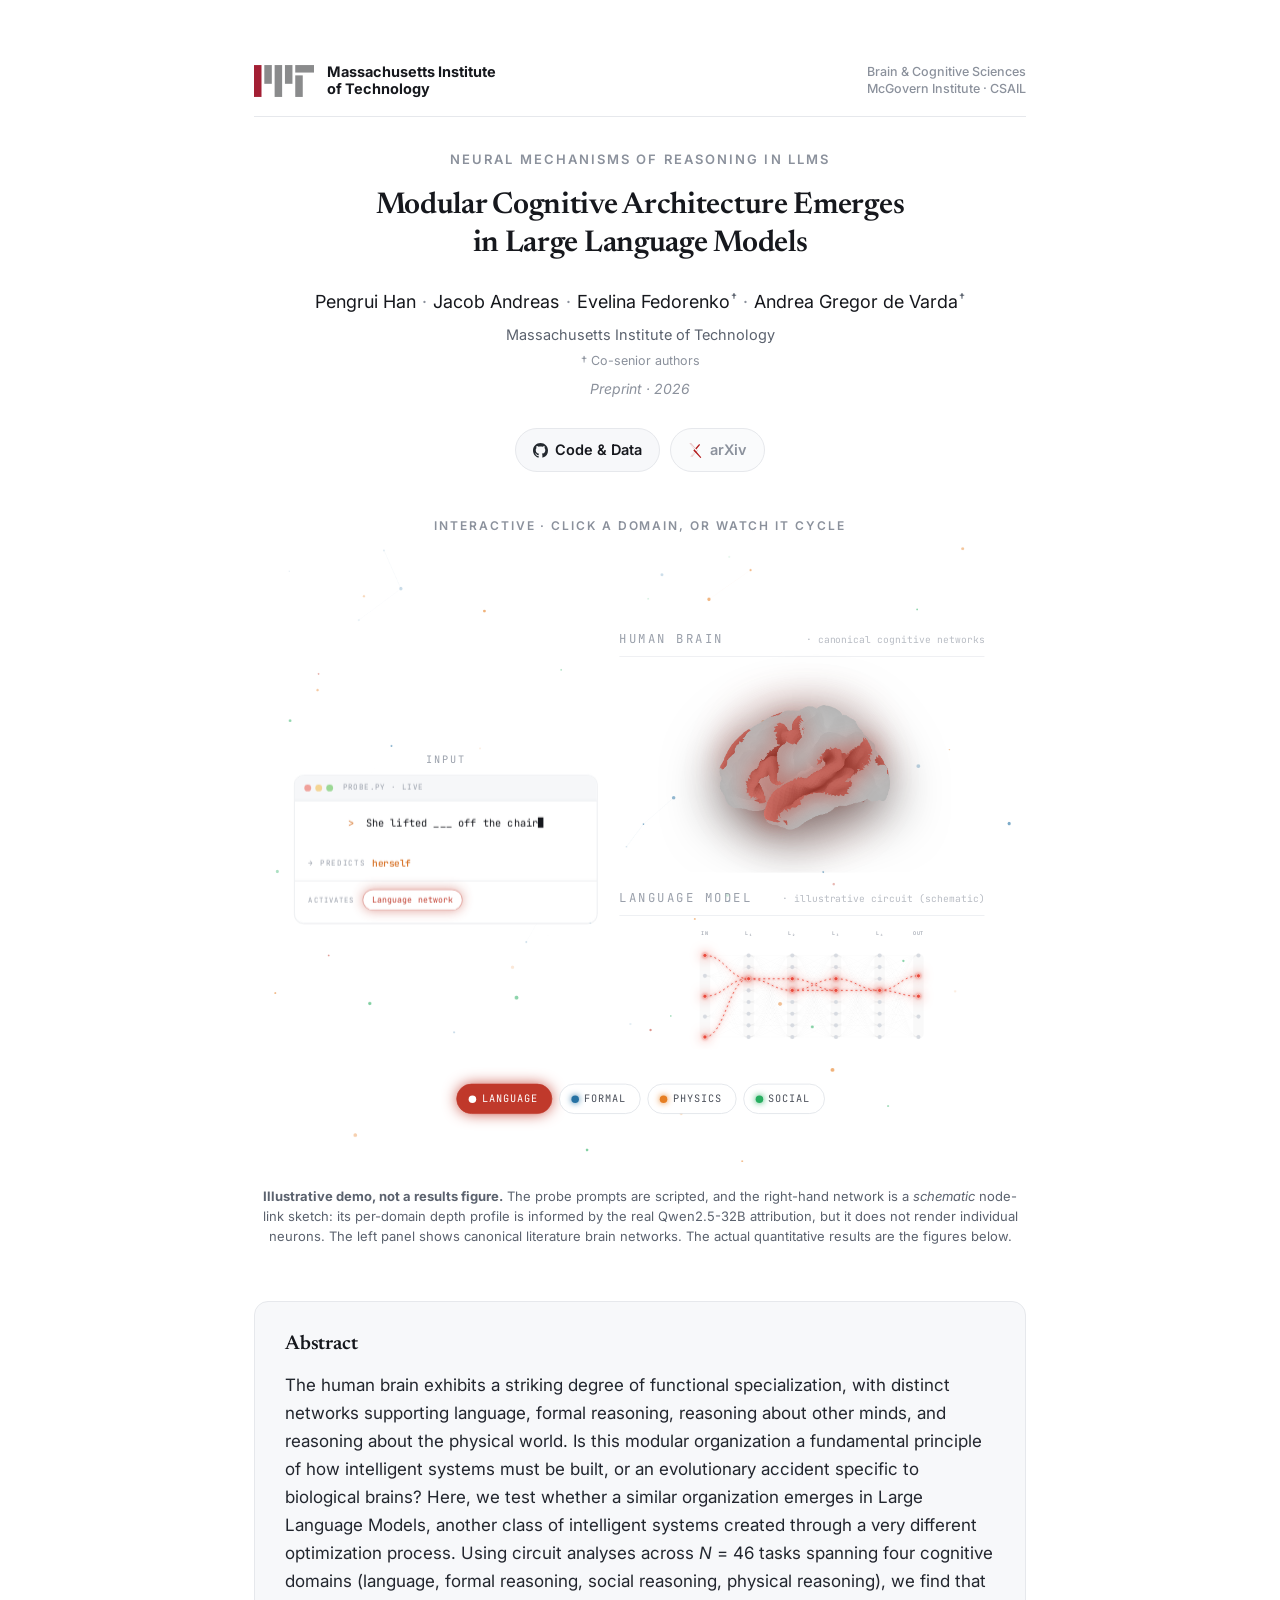
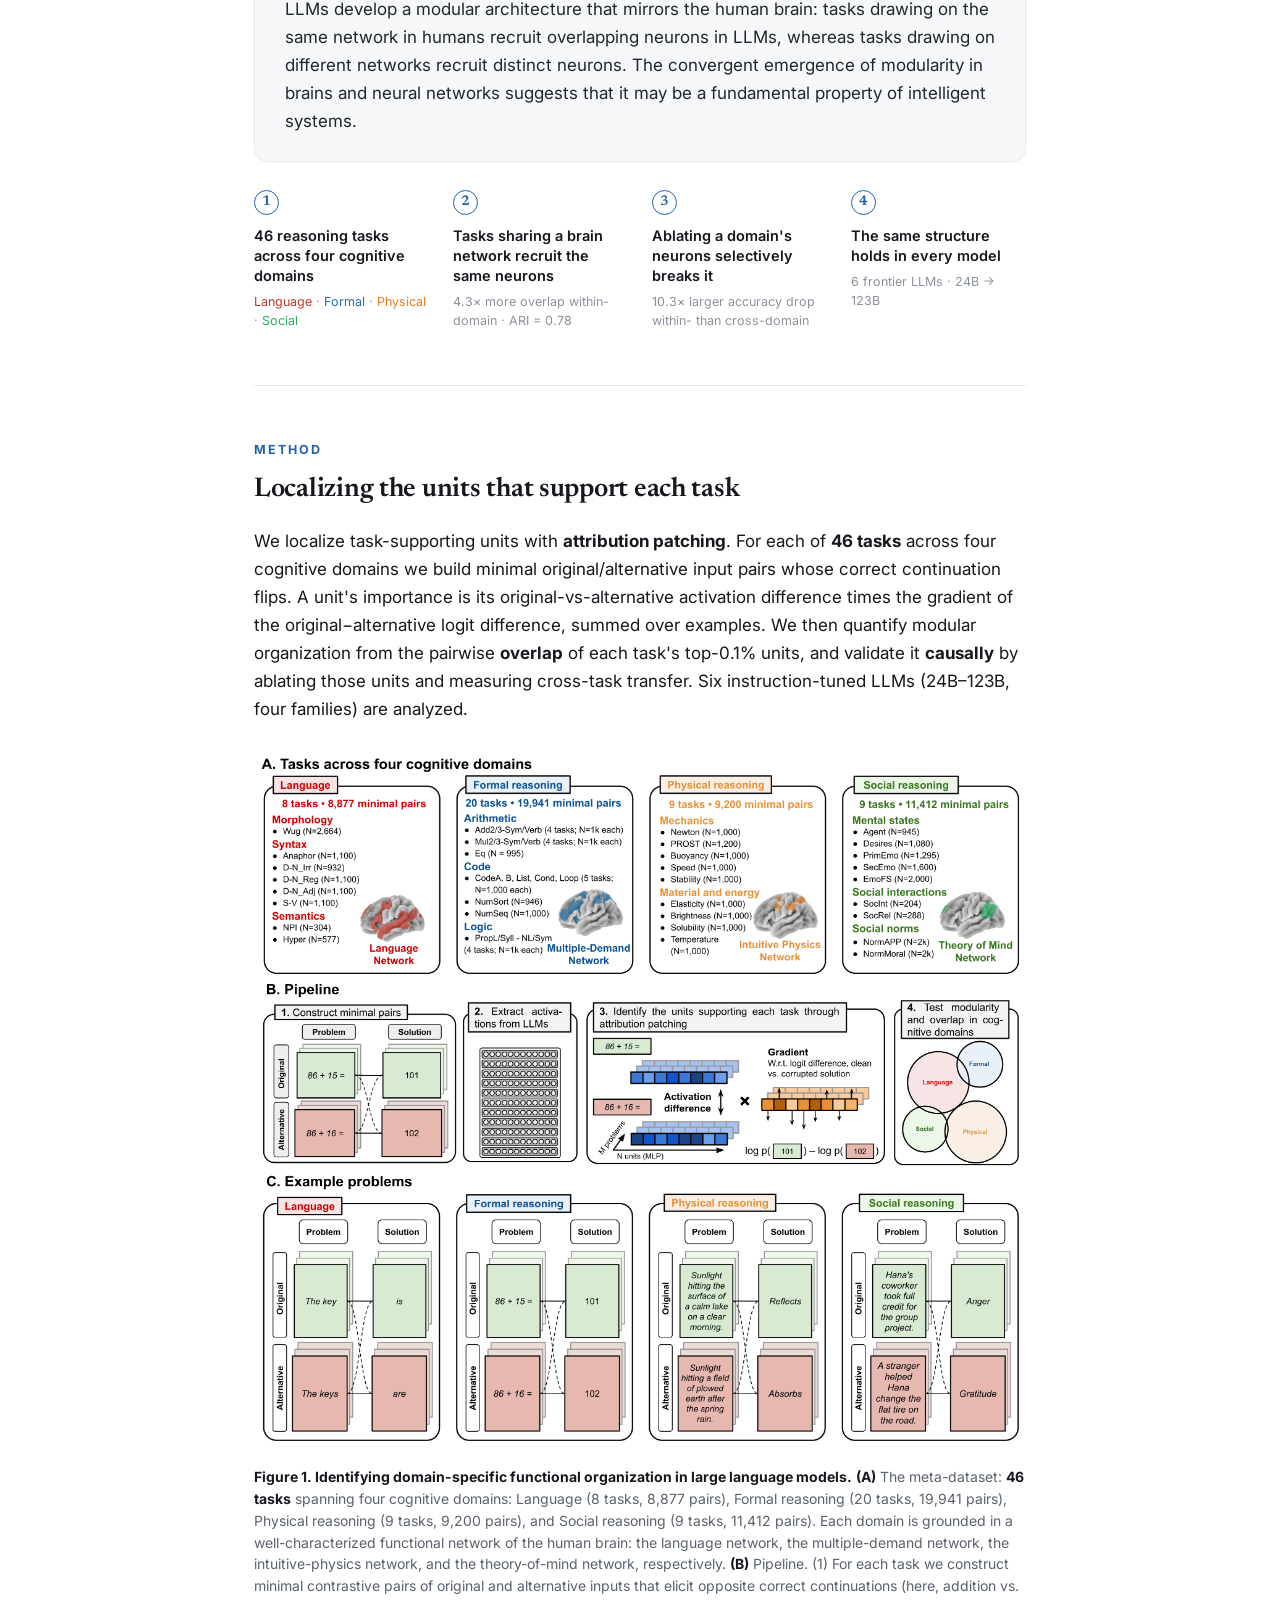
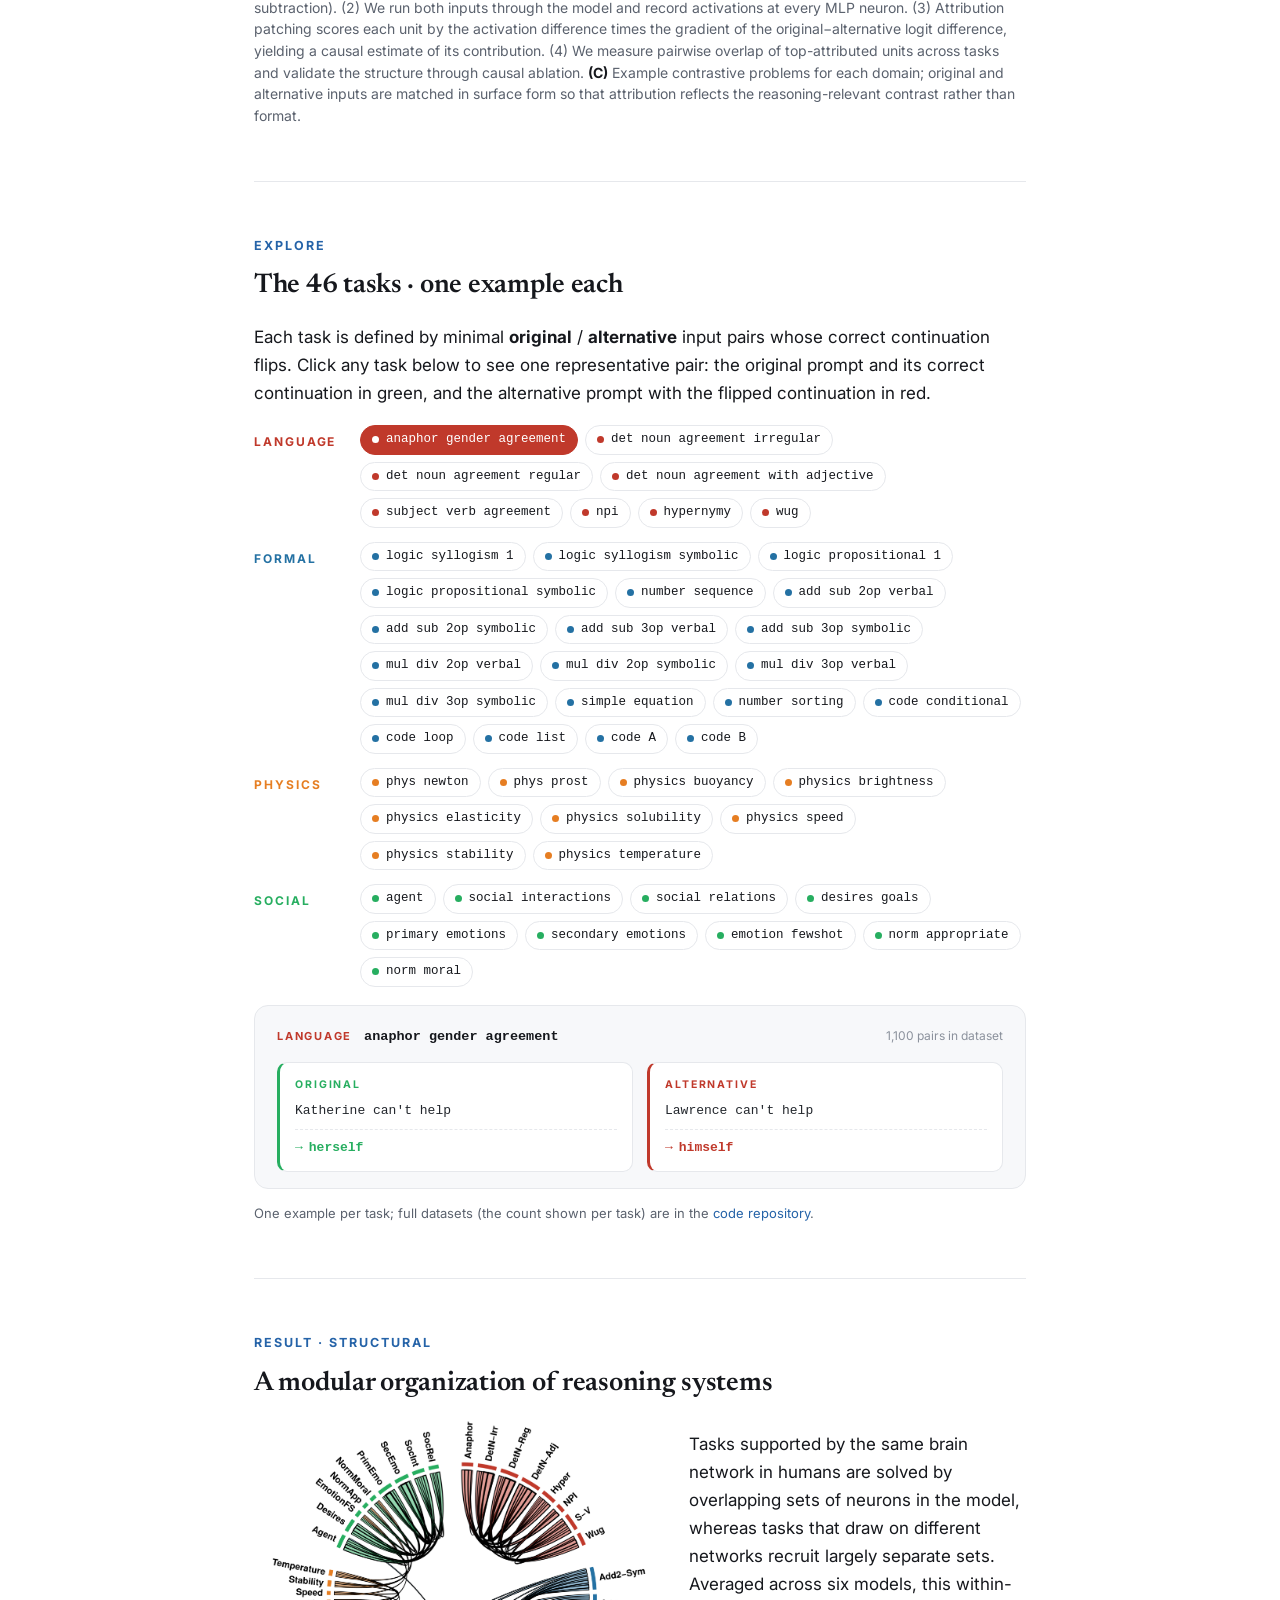
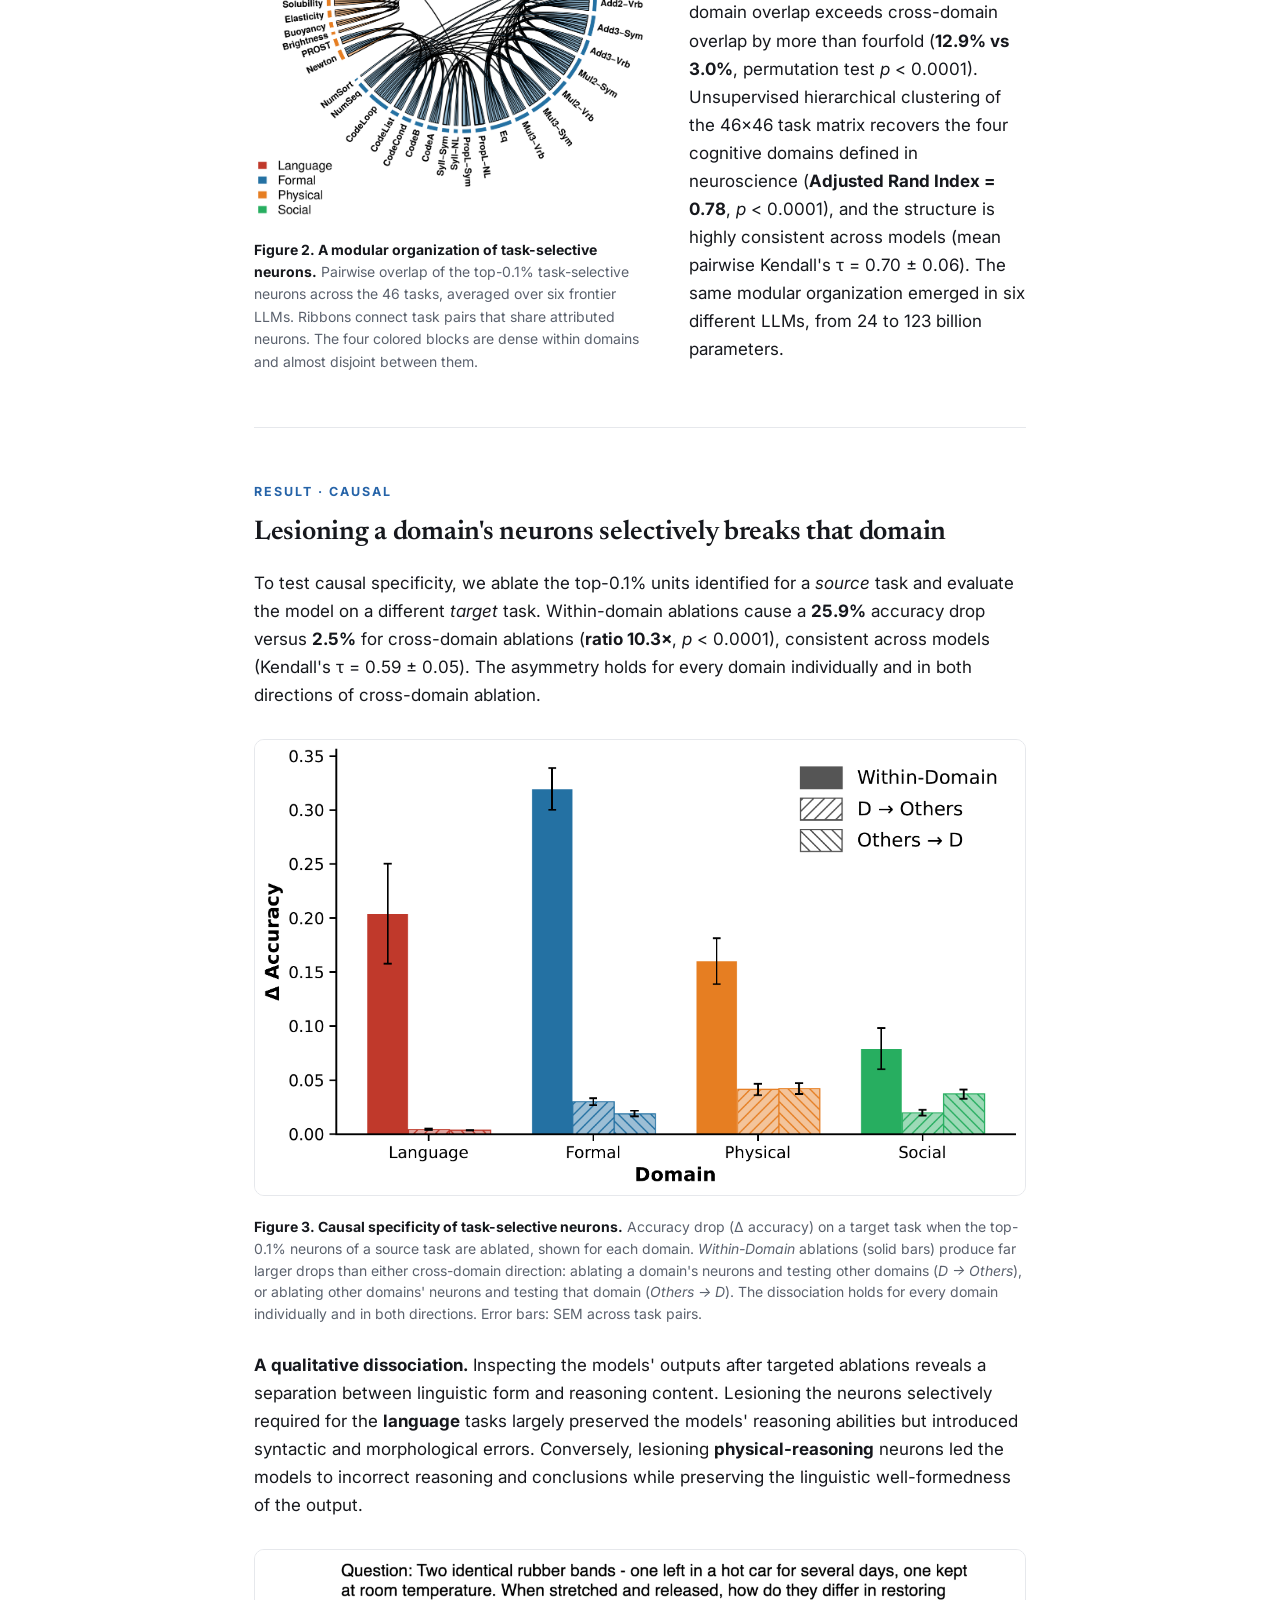
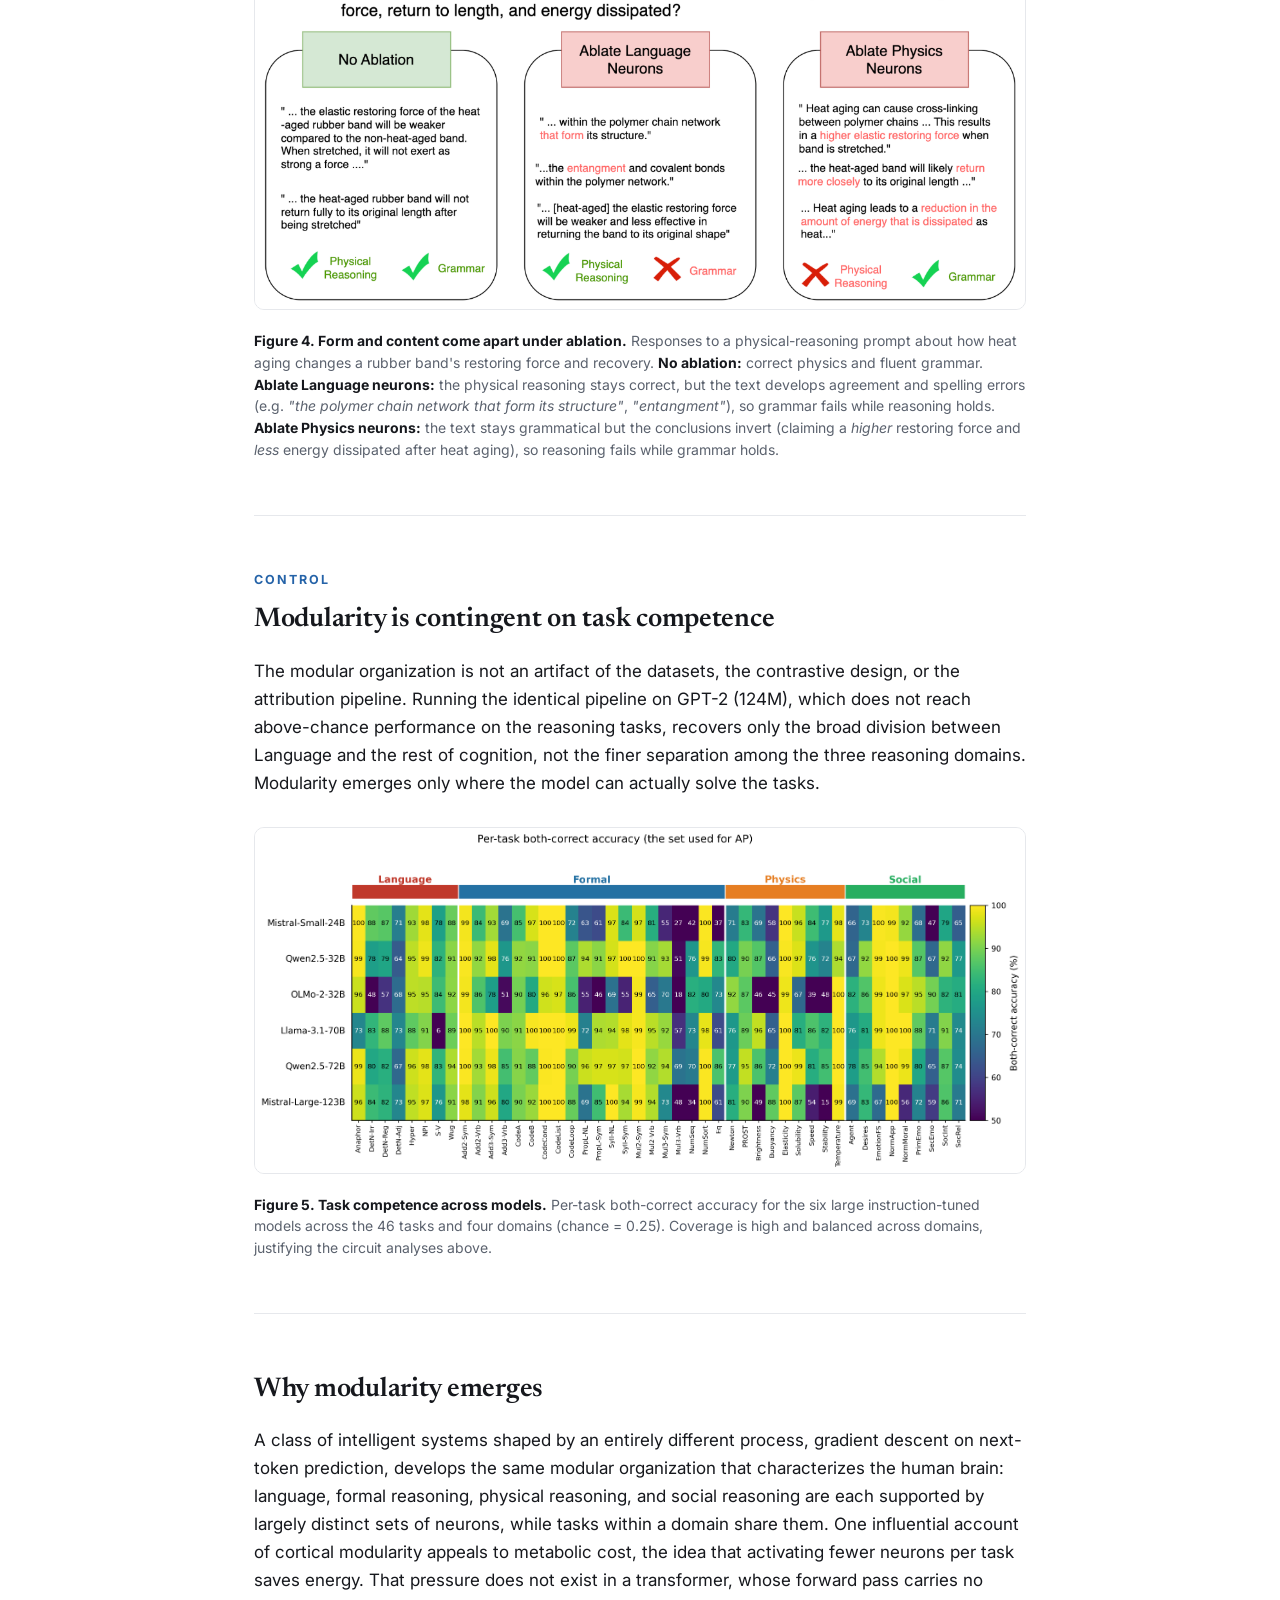
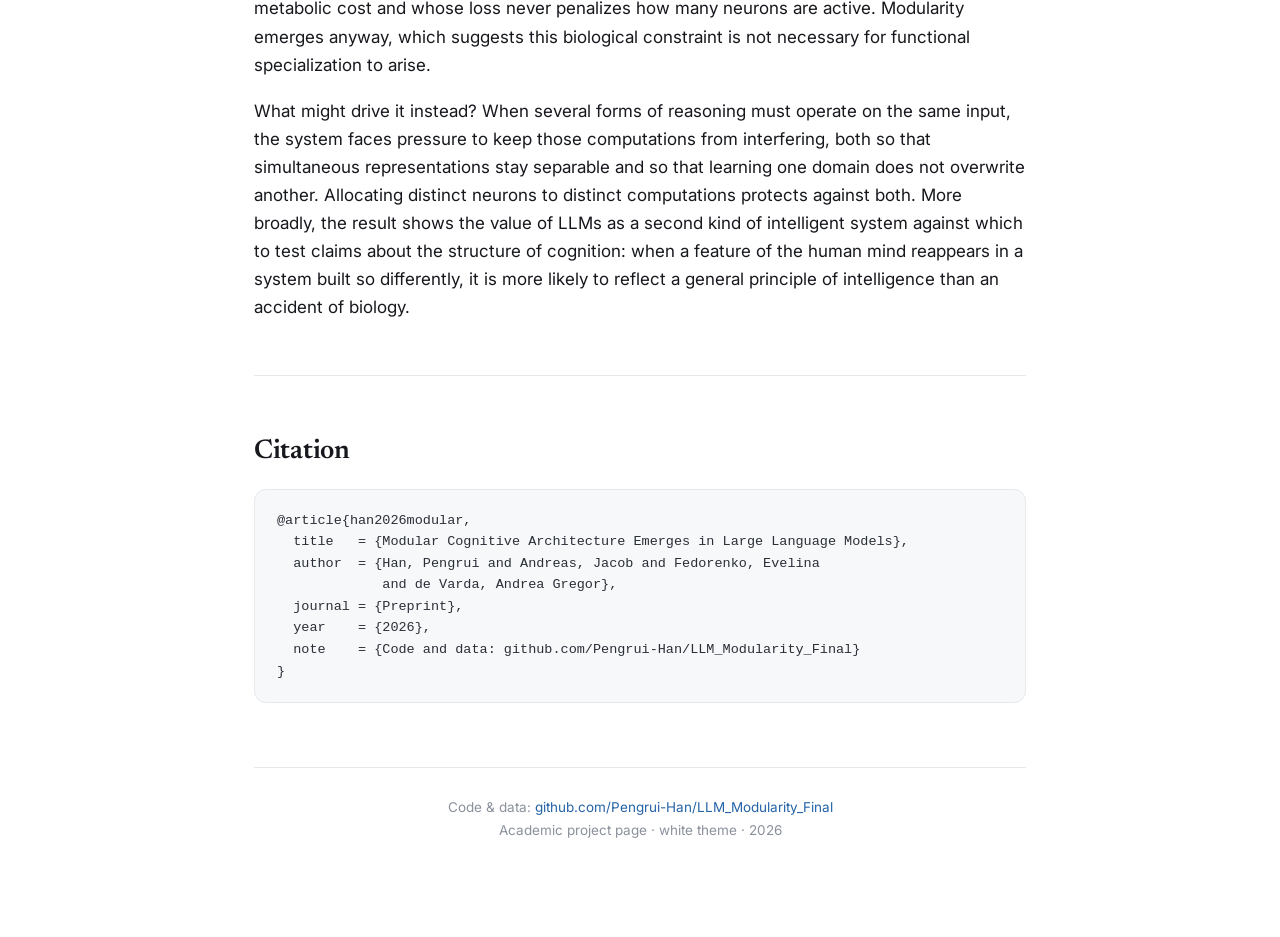
==== commit 8dc342d4: "Add Code & Data link to GitHub repo Co-Authored-By: Claude Opus 4.8 (1M context) <noreply@anthropic." ====
--- a/index.html
+++ b/index.html
@@ -271,7 +271,7 @@
   <!-- Links are placeholders for now; add href + drop the "disabled" class / "· coming soon" once live.
        Repo (when public): https://github.com/Pengrui-Han/LLM_Modularity_Final -->
   <div class="links">
-    <a class="btn disabled" title="Available upon publication">
+    <a class="btn" href="https://github.com/Pengrui-Han/LLM_Modularity" target="_blank" rel="noopener">
       <svg class="ic-svg" viewBox="0 0 16 16" width="15" height="15" fill="#24292f" aria-hidden="true"><path d="M8 0C3.58 0 0 3.58 0 8c0 3.54 2.29 6.53 5.47 7.59.4.07.55-.17.55-.38 0-.19-.01-.82-.01-1.49-2.01.37-2.53-.49-2.69-.94-.09-.23-.48-.94-.82-1.13-.28-.15-.68-.52-.01-.53.63-.01 1.08.58 1.23.82.72 1.21 1.87.87 2.33.66.07-.52.28-.87.51-1.07-1.78-.2-3.64-.89-3.64-3.95 0-.87.31-1.59.82-2.15-.08-.2-.36-1.02.08-2.12 0 0 .67-.21 2.2.82.64-.18 1.32-.27 2-.27.68 0 1.36.09 2 .27 1.53-1.04 2.2-.82 2.2-.82.44 1.1.16 1.92.08 2.12.51.56.82 1.27.82 2.15 0 3.07-1.87 3.75-3.65 3.95.29.25.54.73.54 1.48 0 1.07-.01 1.93-.01 2.2 0 .21.15.46.55.38A8.013 8.013 0 0016 8c0-4.42-3.58-8-8-8z"></path></svg>
       Code &amp; Data</a>
     <a class="btn disabled" title="Available upon publication">
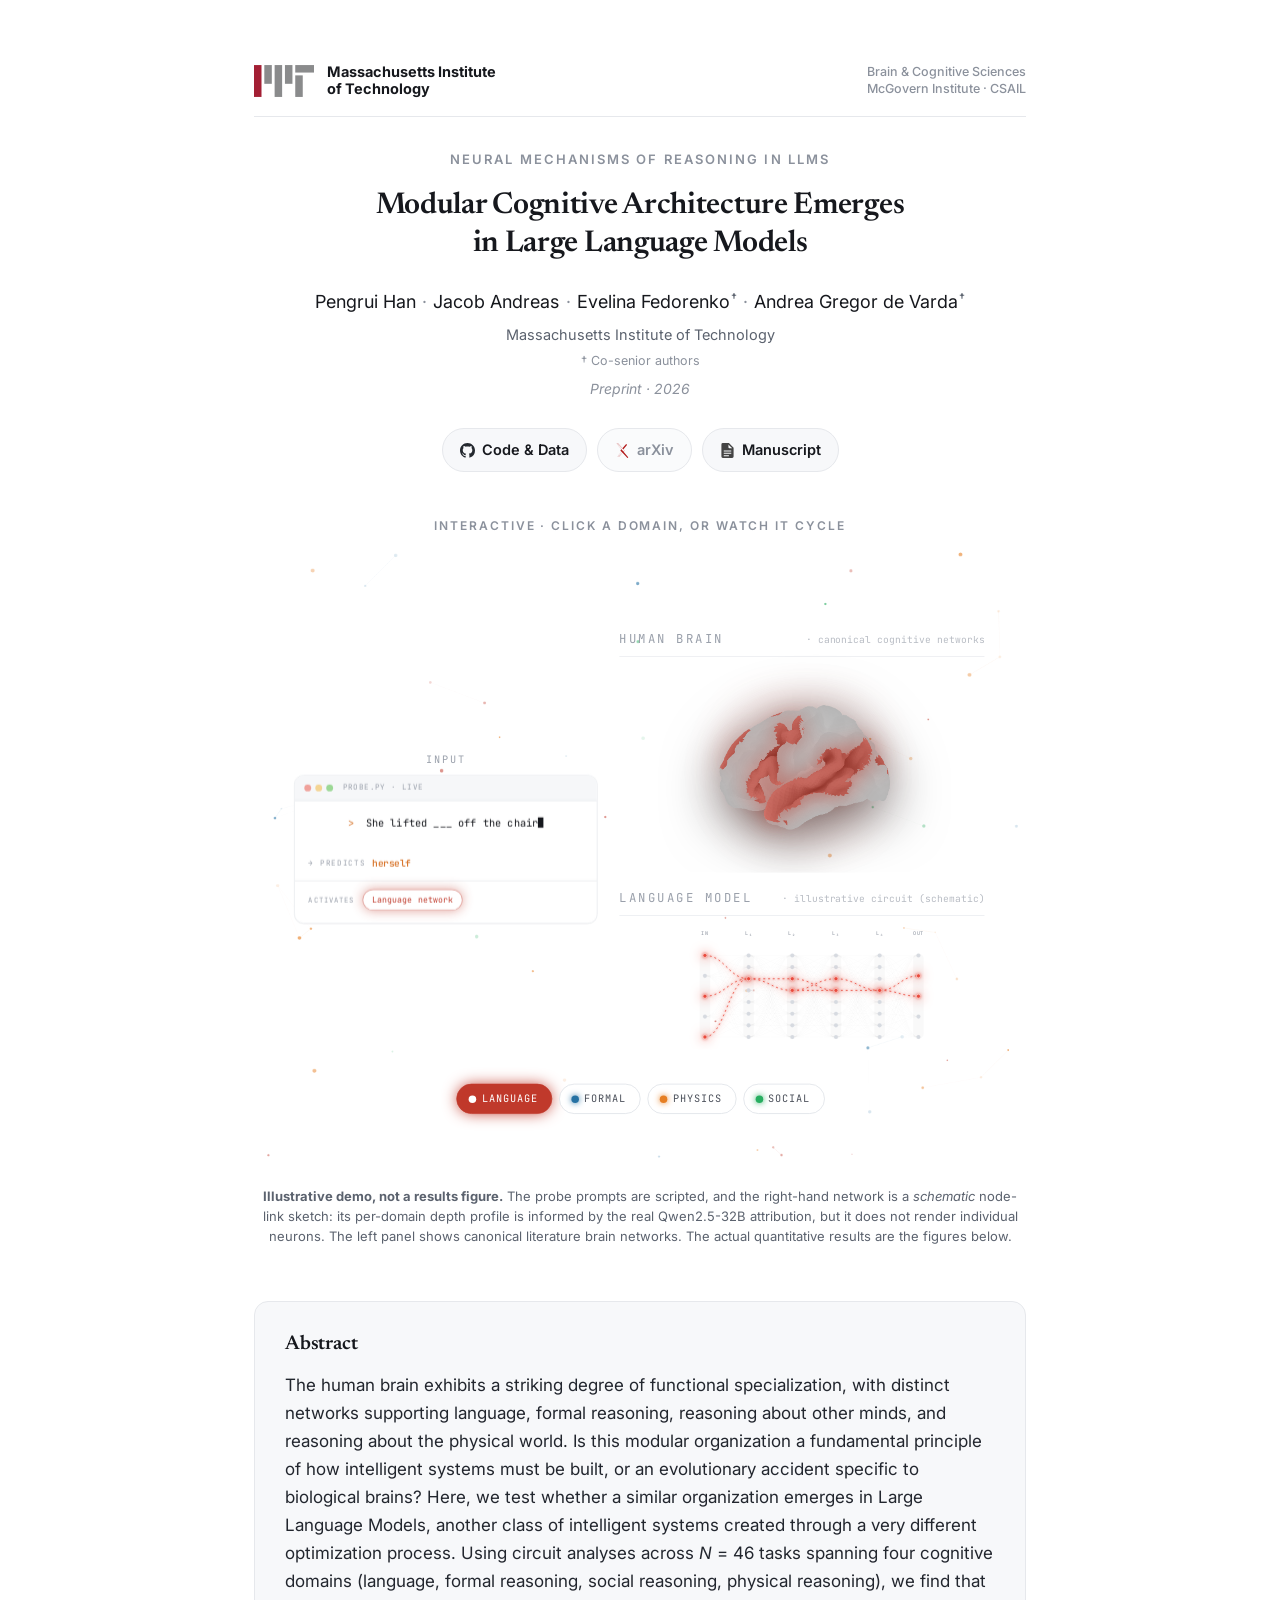
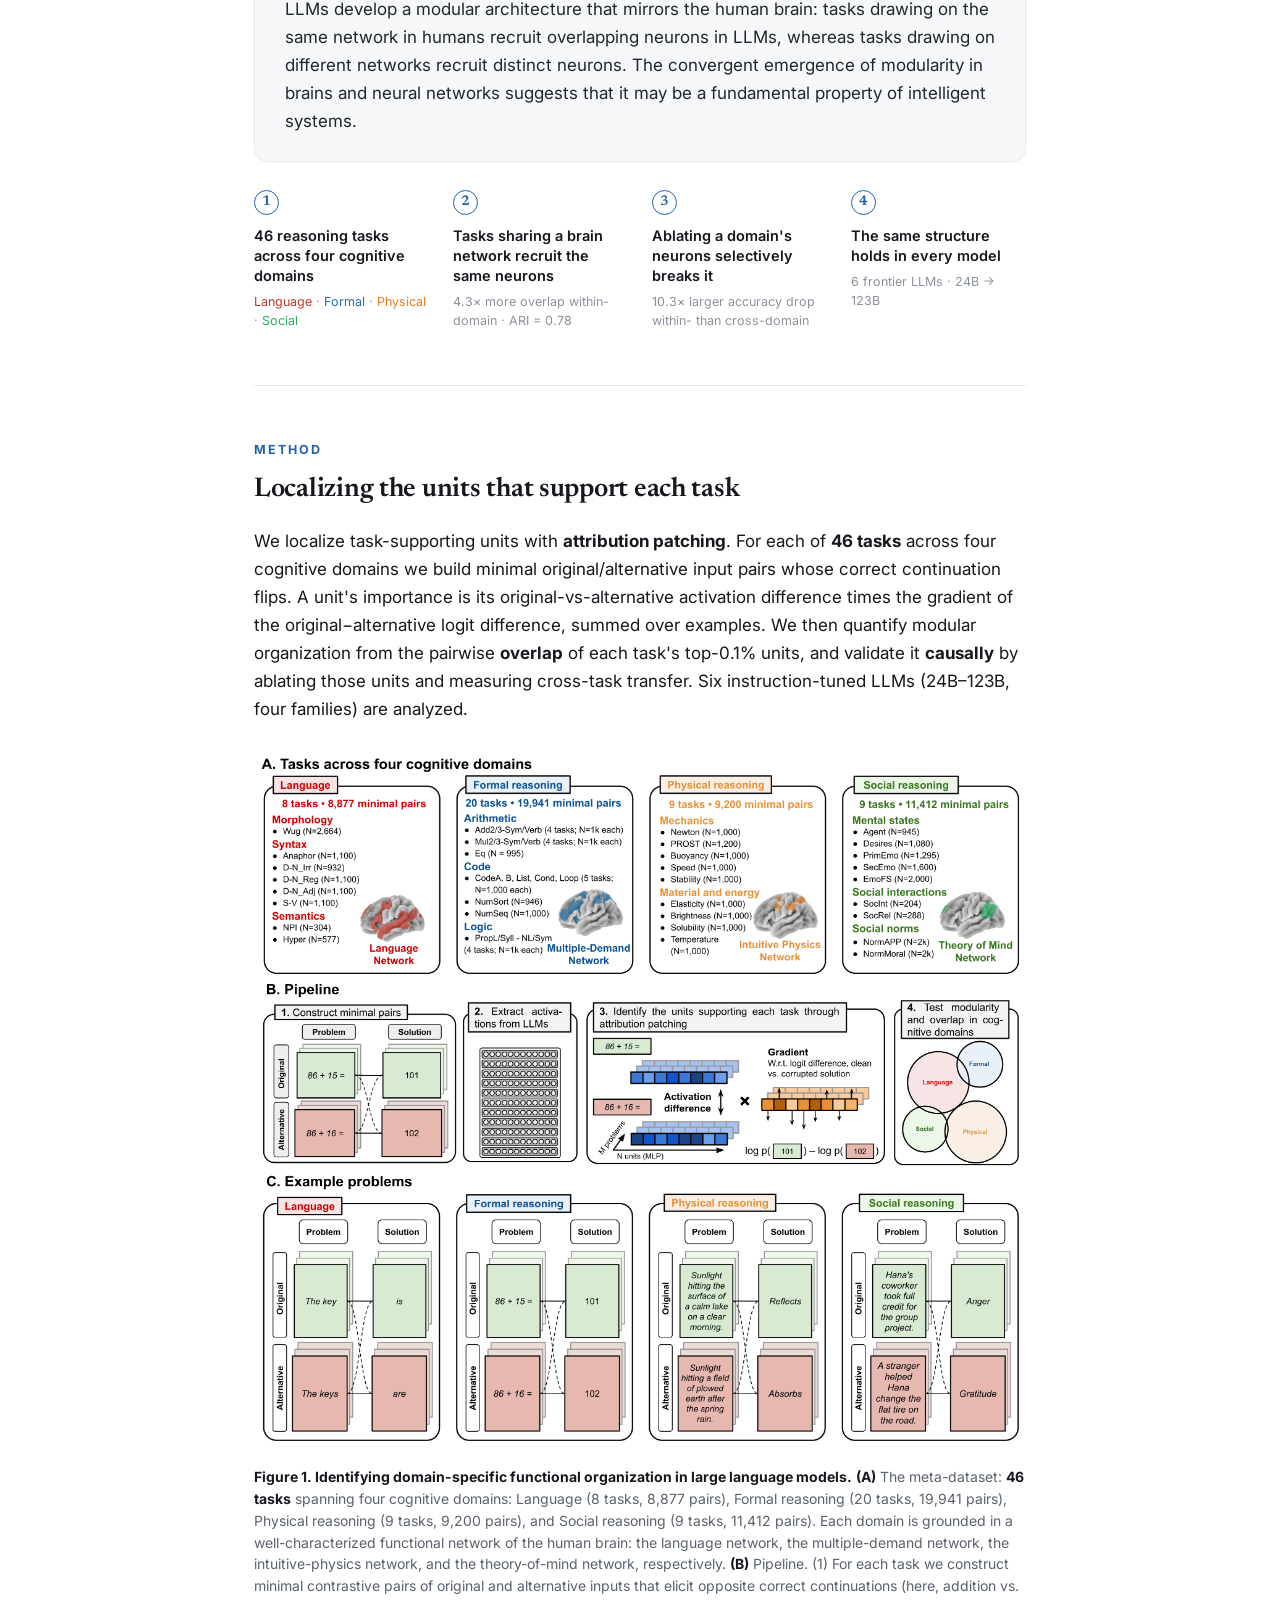
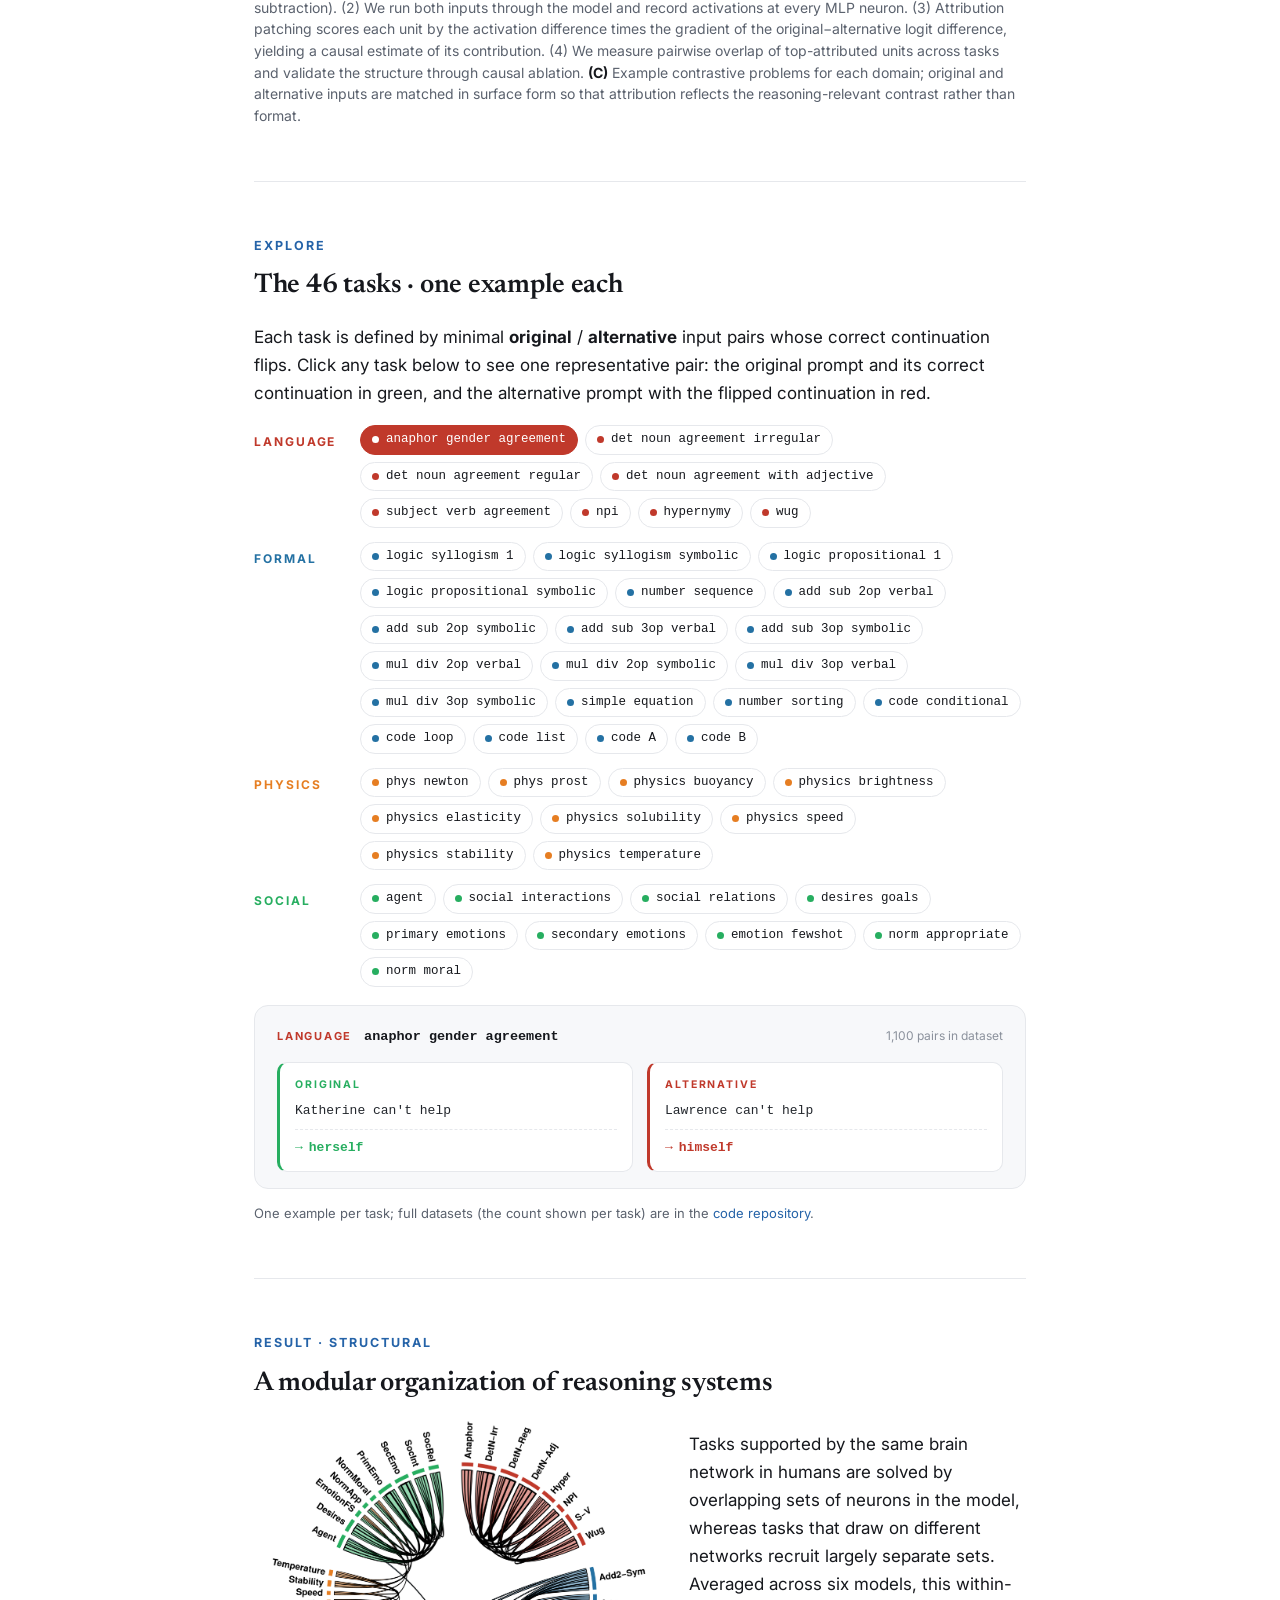
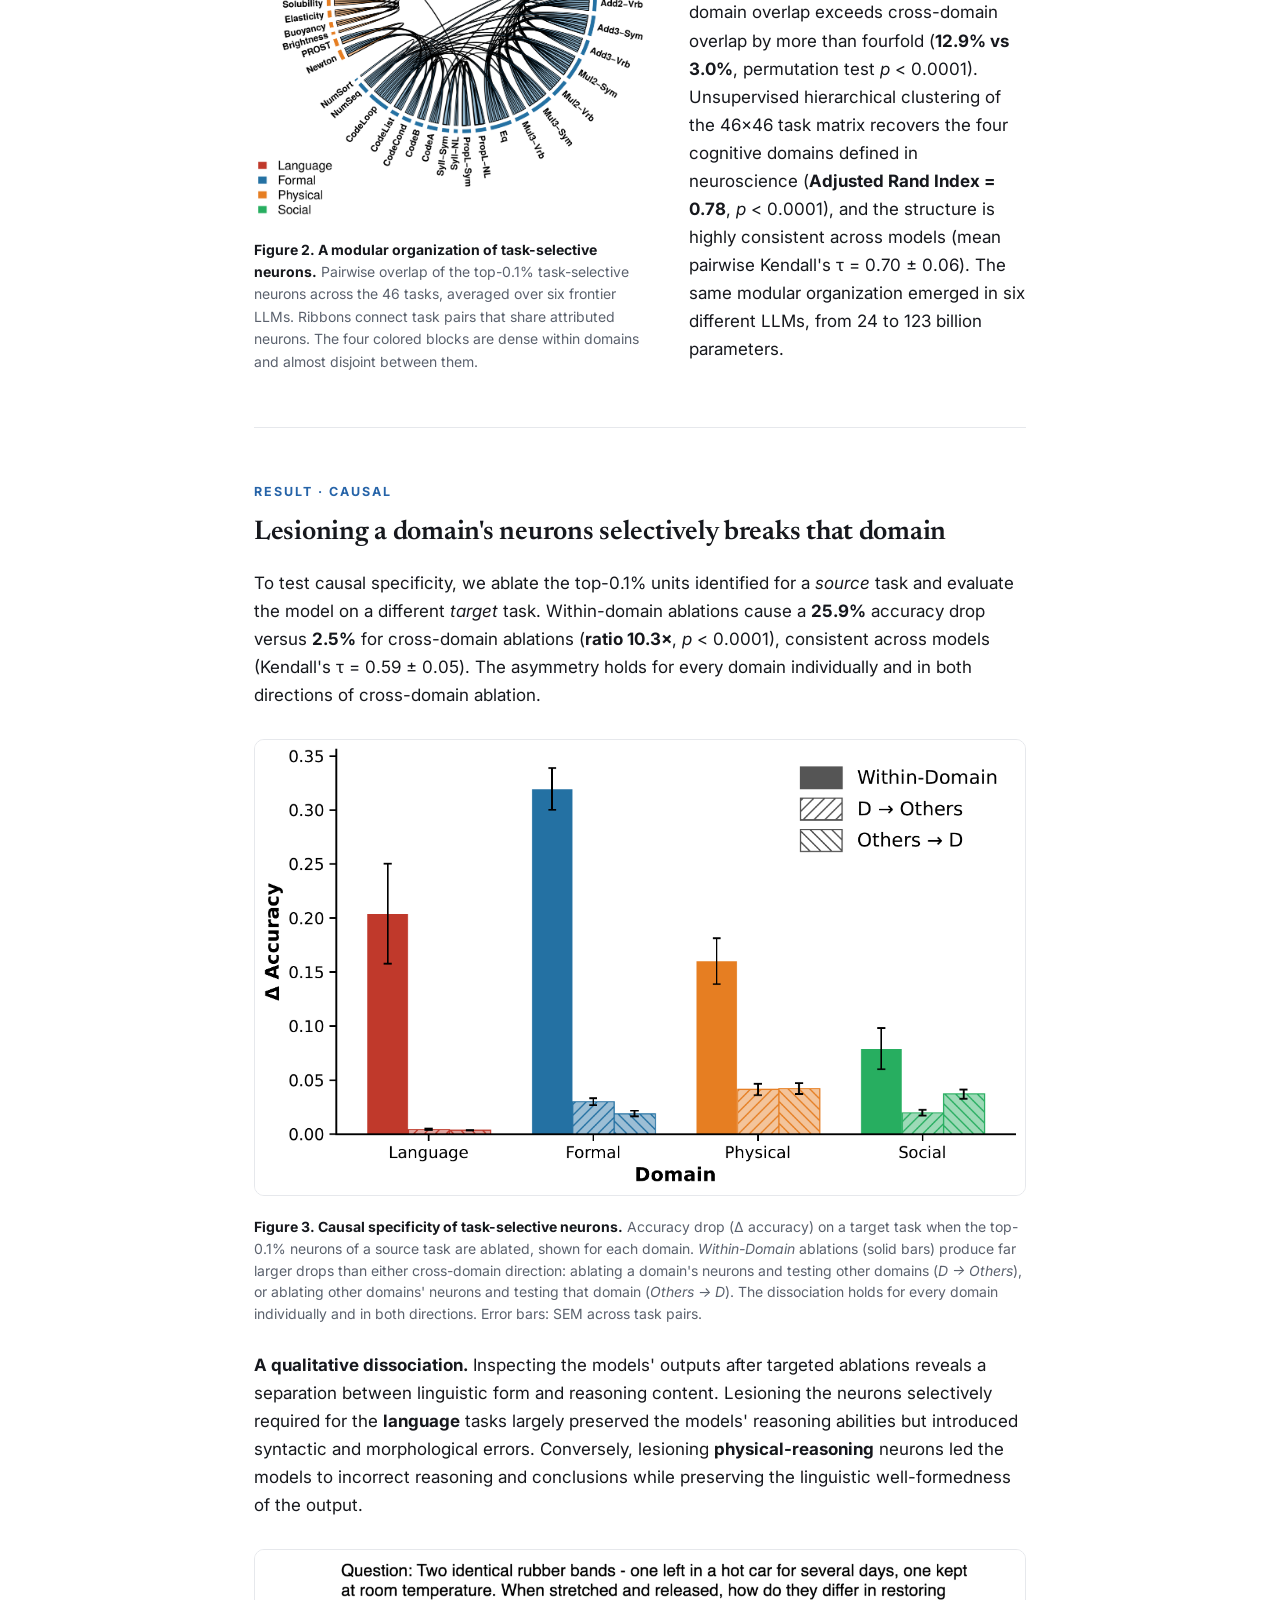
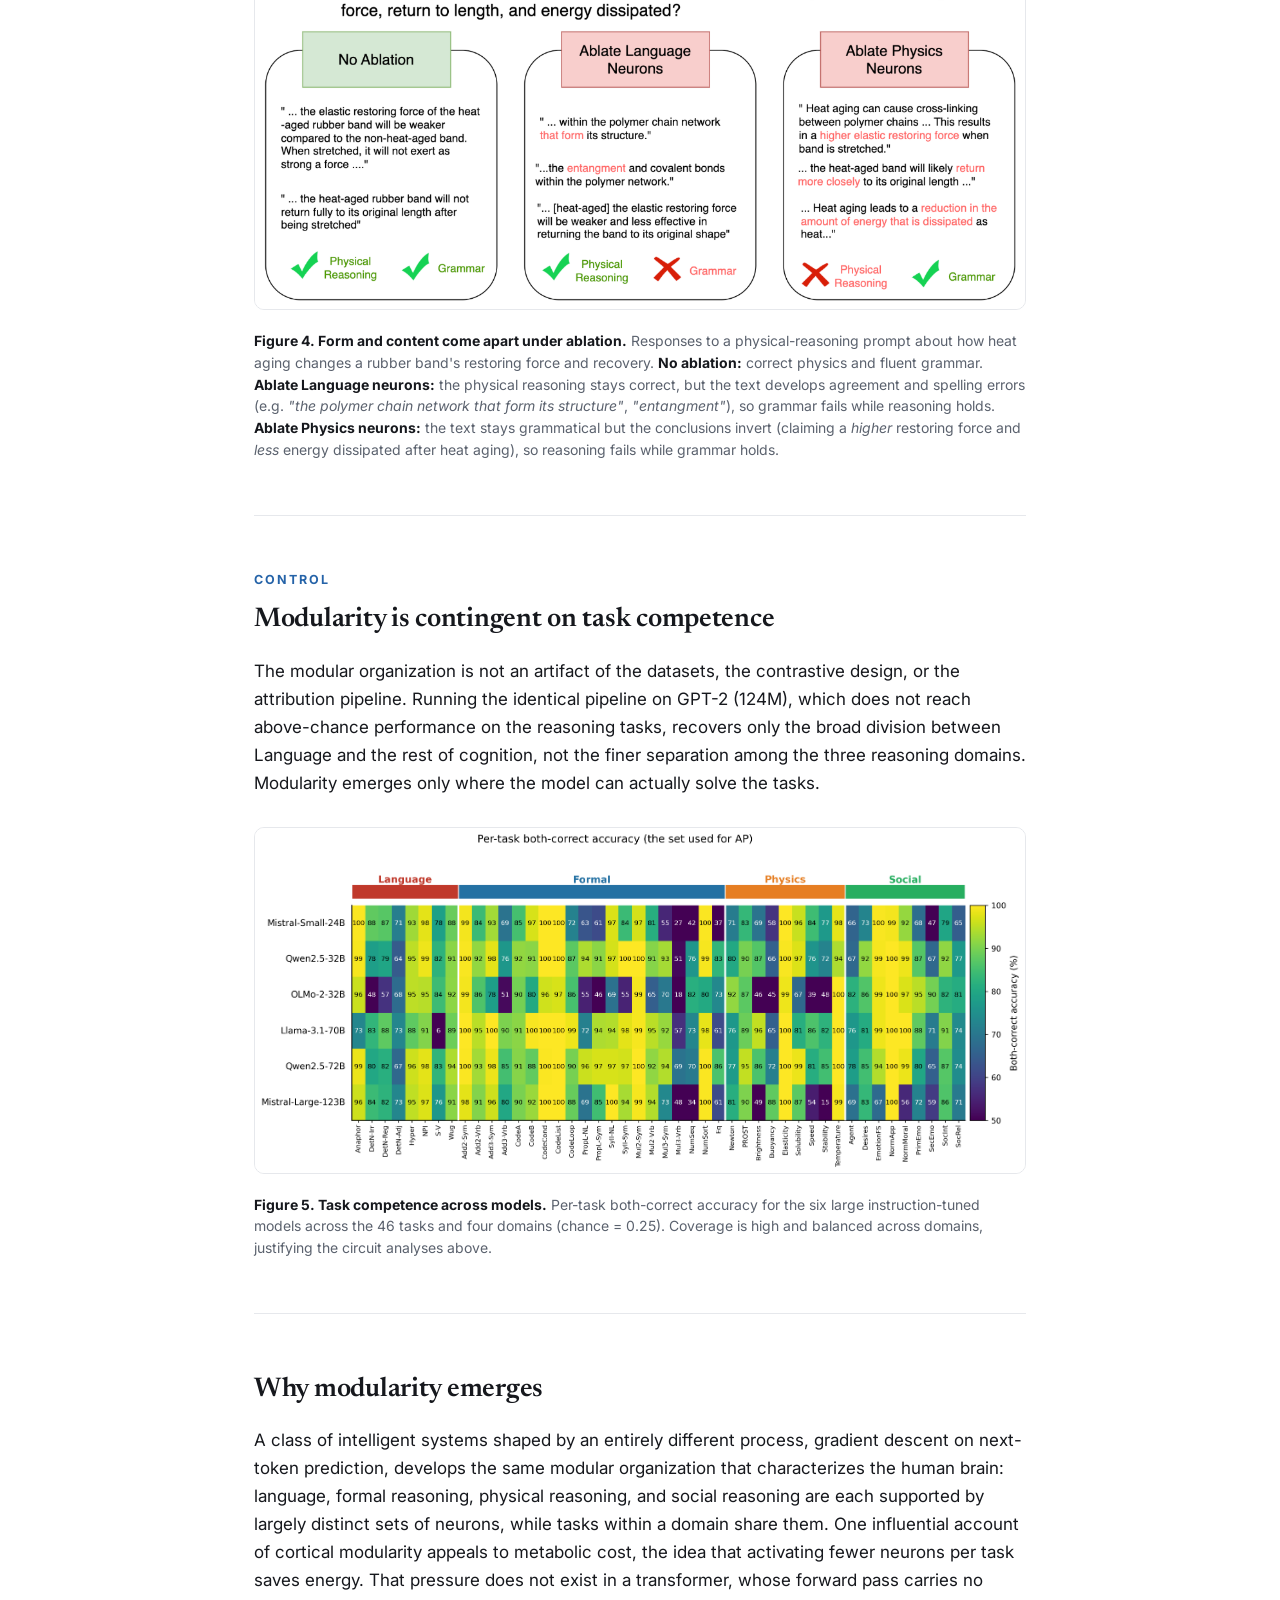
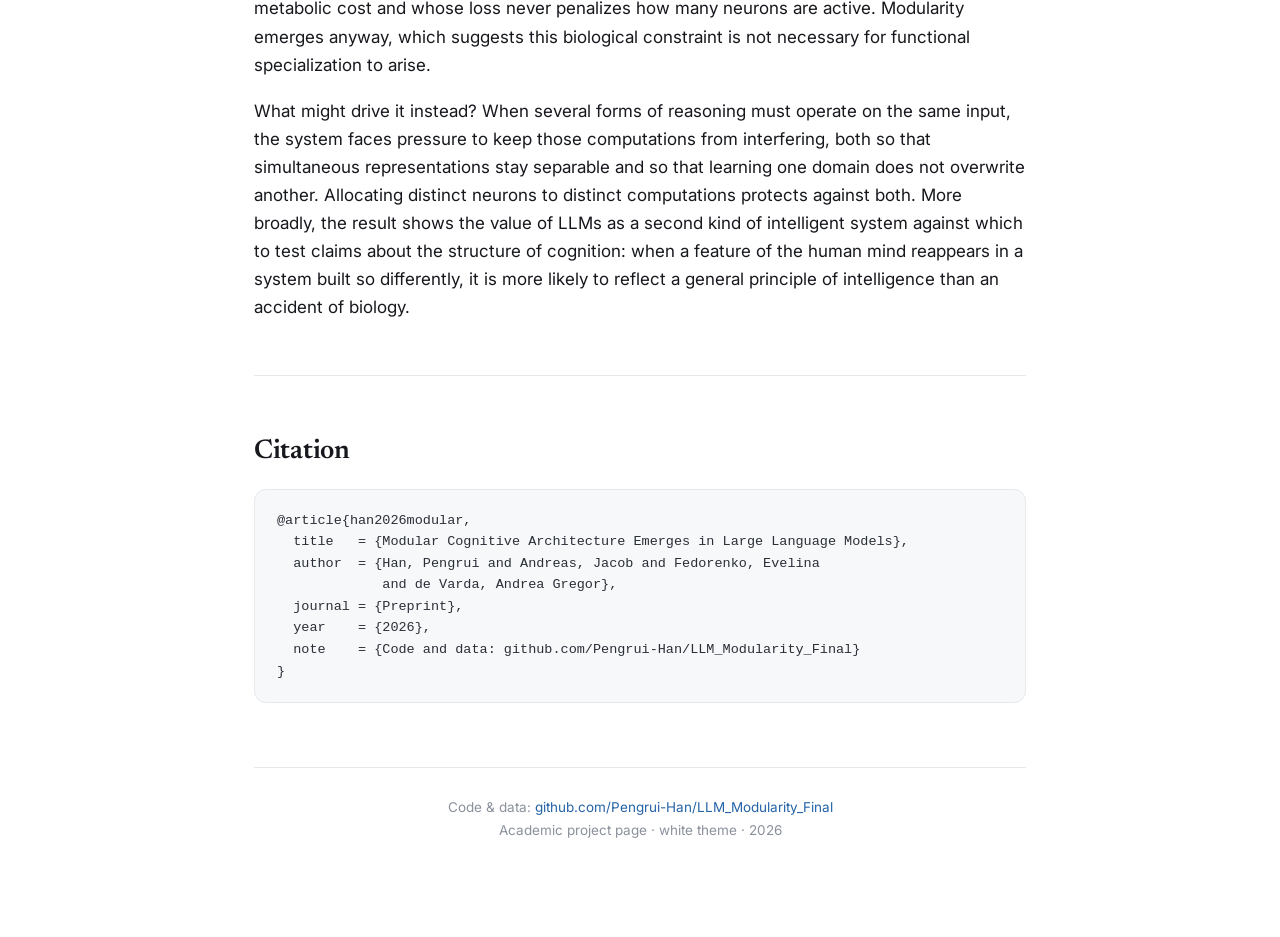
==== commit 7d25cb1c: "Add Manuscript (PDF) link to header buttons Co-Authored-By: Claude Opus 4.8 (1M context) <noreply@an" ====
--- a/index.html
+++ b/index.html
@@ -277,6 +277,9 @@
     <a class="btn disabled" title="Available upon publication">
       <svg class="ic-svg" viewBox="0 0 24 24" width="15" height="15" fill="#B31B1B" aria-hidden="true"><path d="M3.8423 0a1.0037 1.0037 0 0 0-.922.6078c-.1536.3687-.0438.6275.2938 1.1113l6.9185 8.3597-1.0223 1.1058a1.0393 1.0393 0 0 0 .003 1.4229l1.2292 1.3135-5.4391 6.4444c-.2803.299-.4538.823-.2971 1.1986a1.0253 1.0253 0 0 0 .9585.635.9133.9133 0 0 0 .6891-.3405l5.783-6.126 7.4902 8.0051a.8527.8527 0 0 0 .6835.2597.9575.9575 0 0 0 .8777-.6138c.1577-.377-.017-.7502-.306-1.1407l-7.0518-8.3418 1.0632-1.13a.9626.9626 0 0 0 .0089-1.3165L4.6336.4639s-.3733-.4535-.768-.463zm0 .272h.0166c.2179.0052.4874.2715.5644.3639l.005.006.0052.0055 10.169 10.9905a.6915.6915 0 0 1-.0072.945l-1.0666 1.133-1.4982-1.7724-8.5994-10.39c-.3286-.472-.352-.6183-.2592-.841a.7307.7307 0 0 1 .6704-.4401Zm14.341 1.5701a.877.877 0 0 0-.6554.2418l-5.6962 6.1584 1.6944 1.8319 5.3089-6.5138c.3251-.4335.479-.6603.3247-1.0292a1.1205 1.1205 0 0 0-.9763-.689zm-7.6557 12.2823 1.3186 1.4135-5.7864 6.1295a.6494.6494 0 0 1-.4959.26.7516.7516 0 0 1-.706-.4669c-.1119-.2682.0359-.6864.2442-.9083l.0051-.0055.0047-.0055z"></path></svg>
       arXiv</a>
+    <a class="btn" href="assets/paper.pdf" target="_blank" rel="noopener">
+      <svg class="ic-svg" viewBox="0 0 16 16" width="15" height="15" fill="#444" aria-hidden="true"><path d="M9.5 0H3a1.5 1.5 0 0 0-1.5 1.5v13A1.5 1.5 0 0 0 3 16h10a1.5 1.5 0 0 0 1.5-1.5V5L9.5 0zM9 1.5 13 5.5H10A1 1 0 0 1 9 4.5V1.5zM4 8h8v1H4V8zm0 2.5h8v1H4v-1zm0 2.5h5.5v1H4v-1z"></path></svg>
+      Manuscript</a>
   </div>
 
 </div><!-- /wrap (header) -->
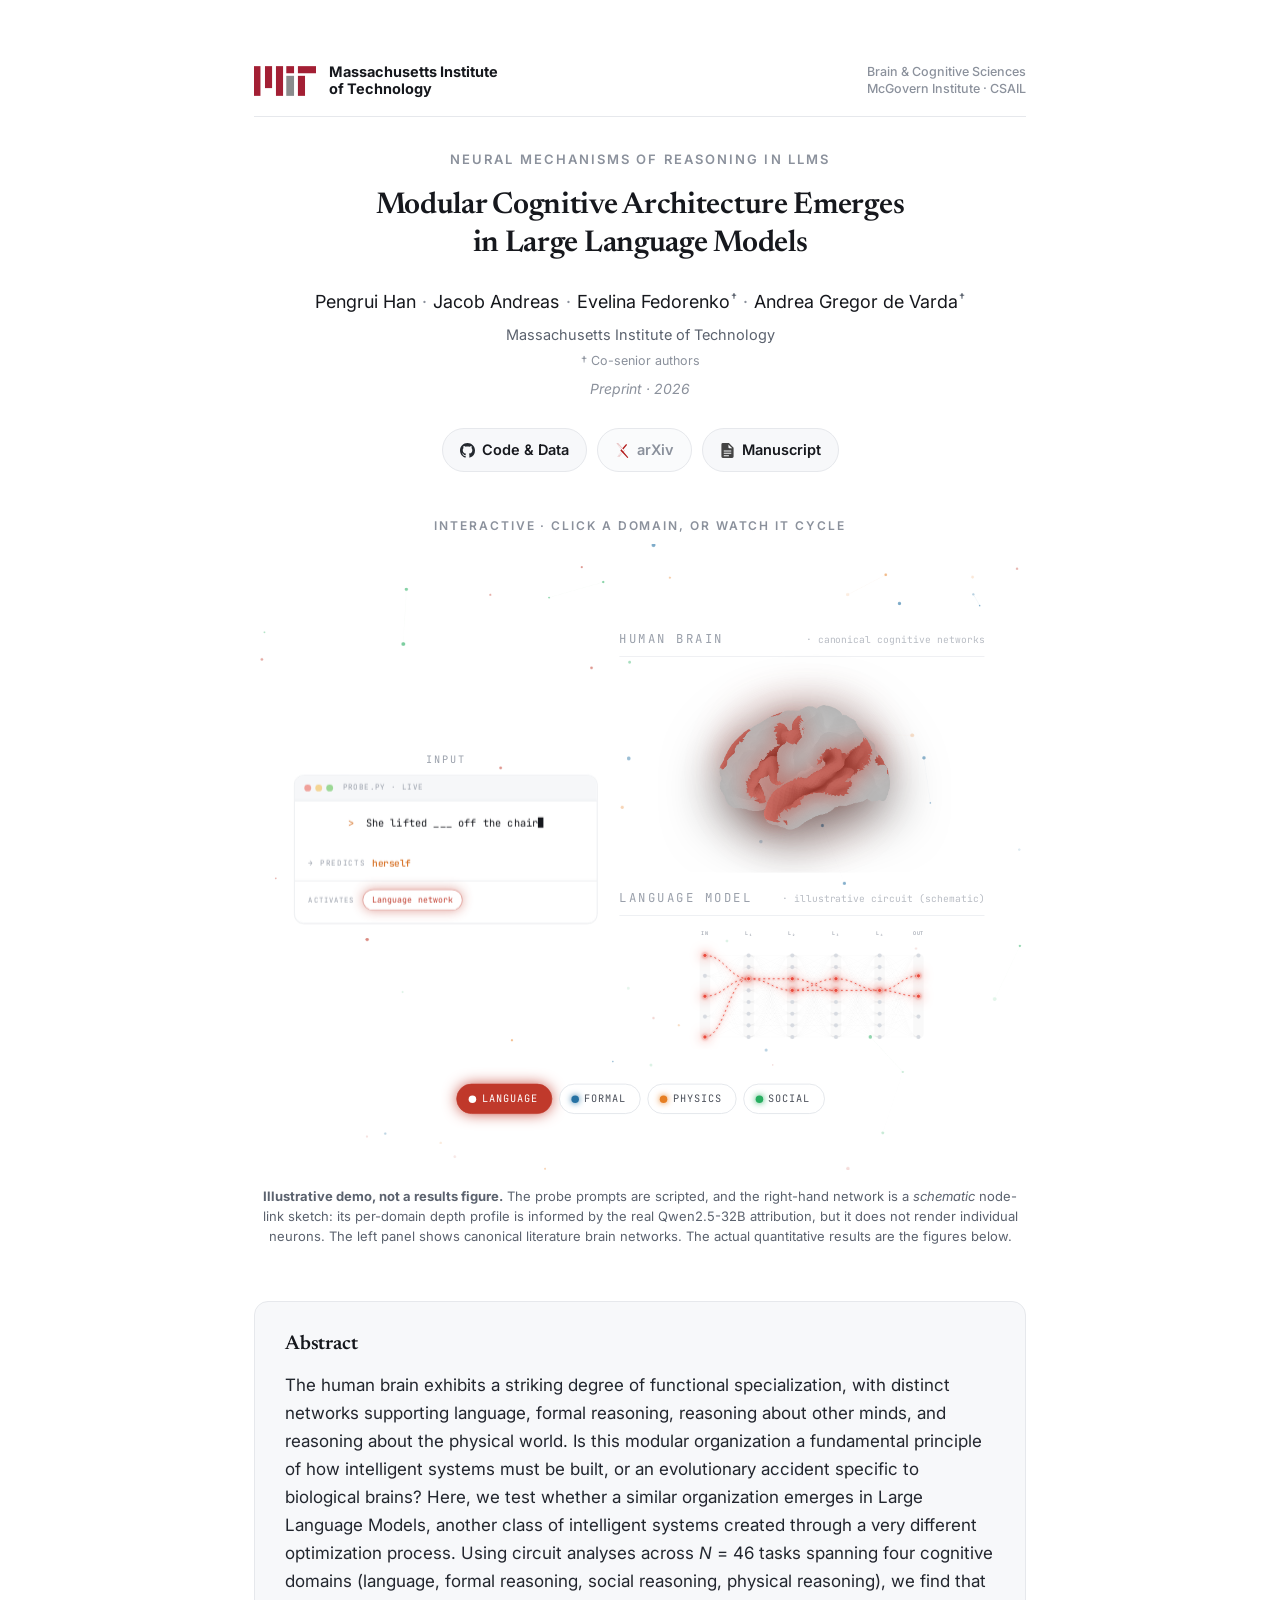
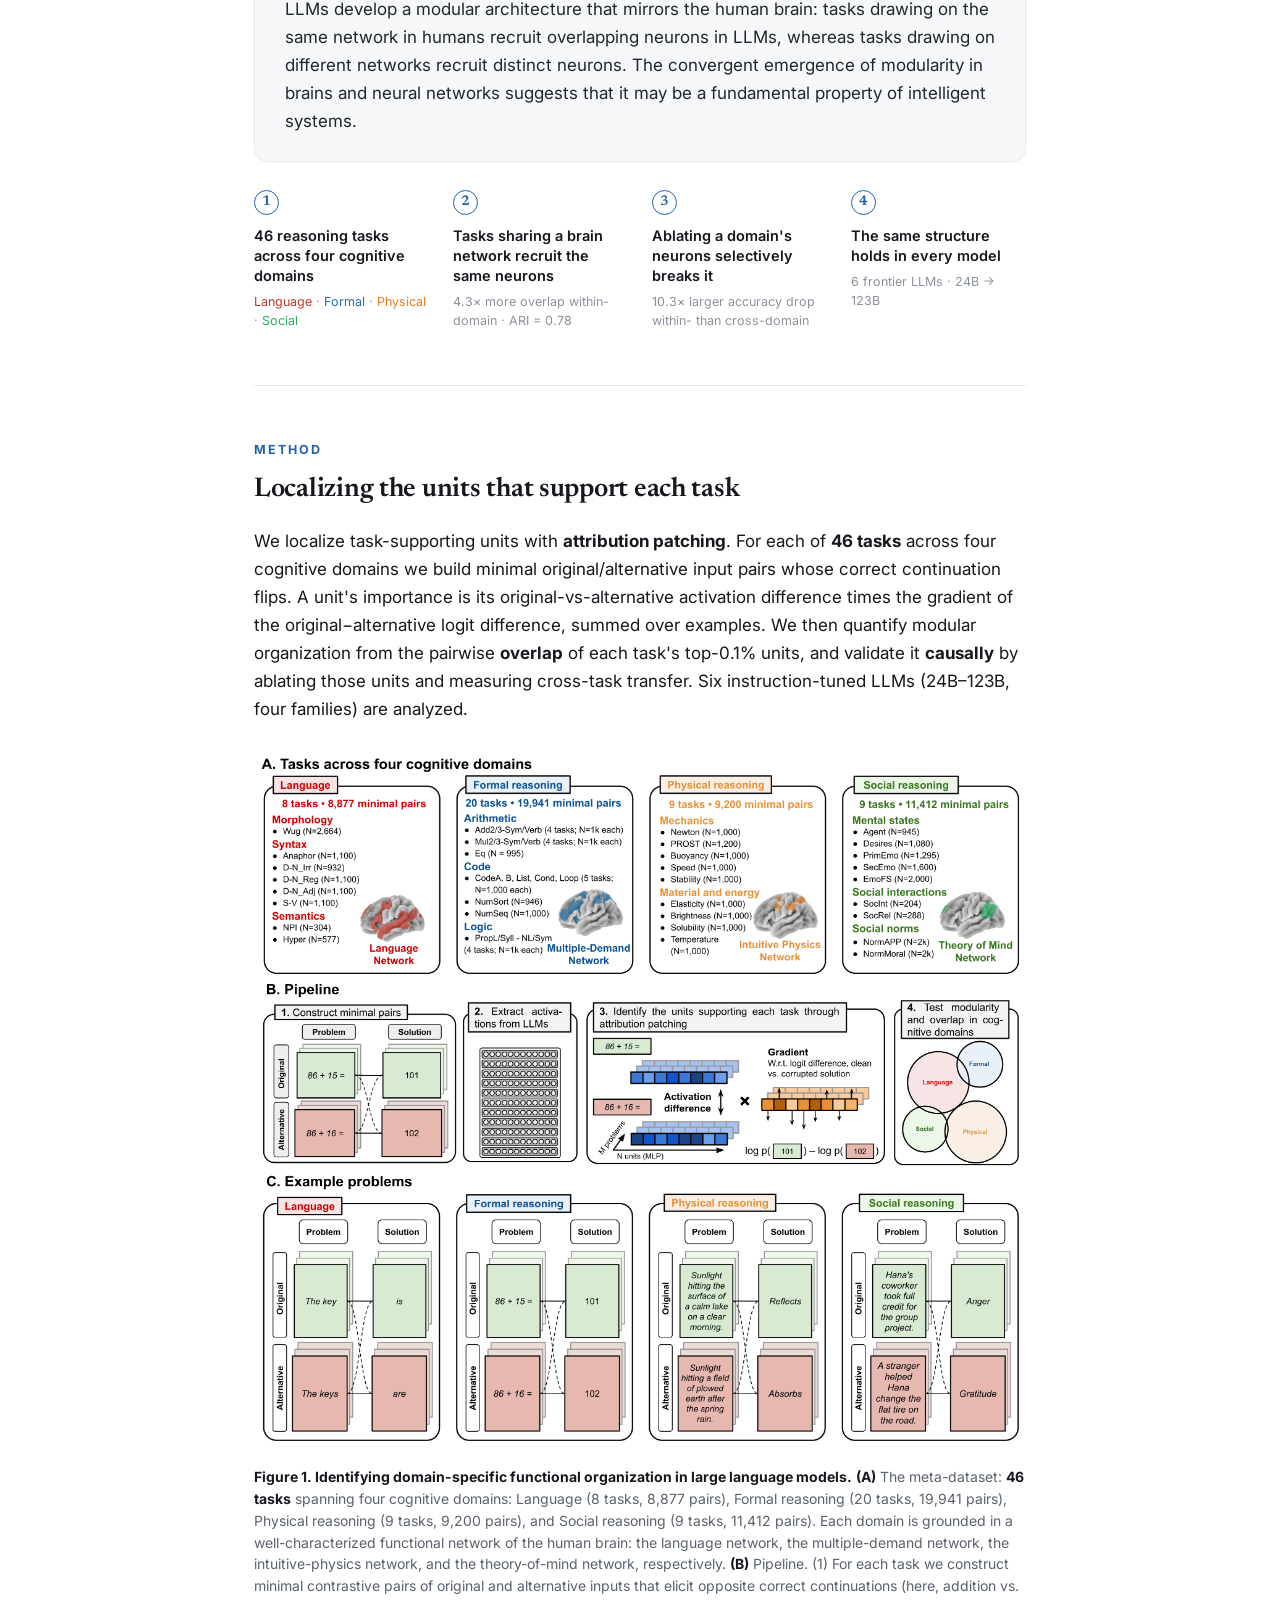
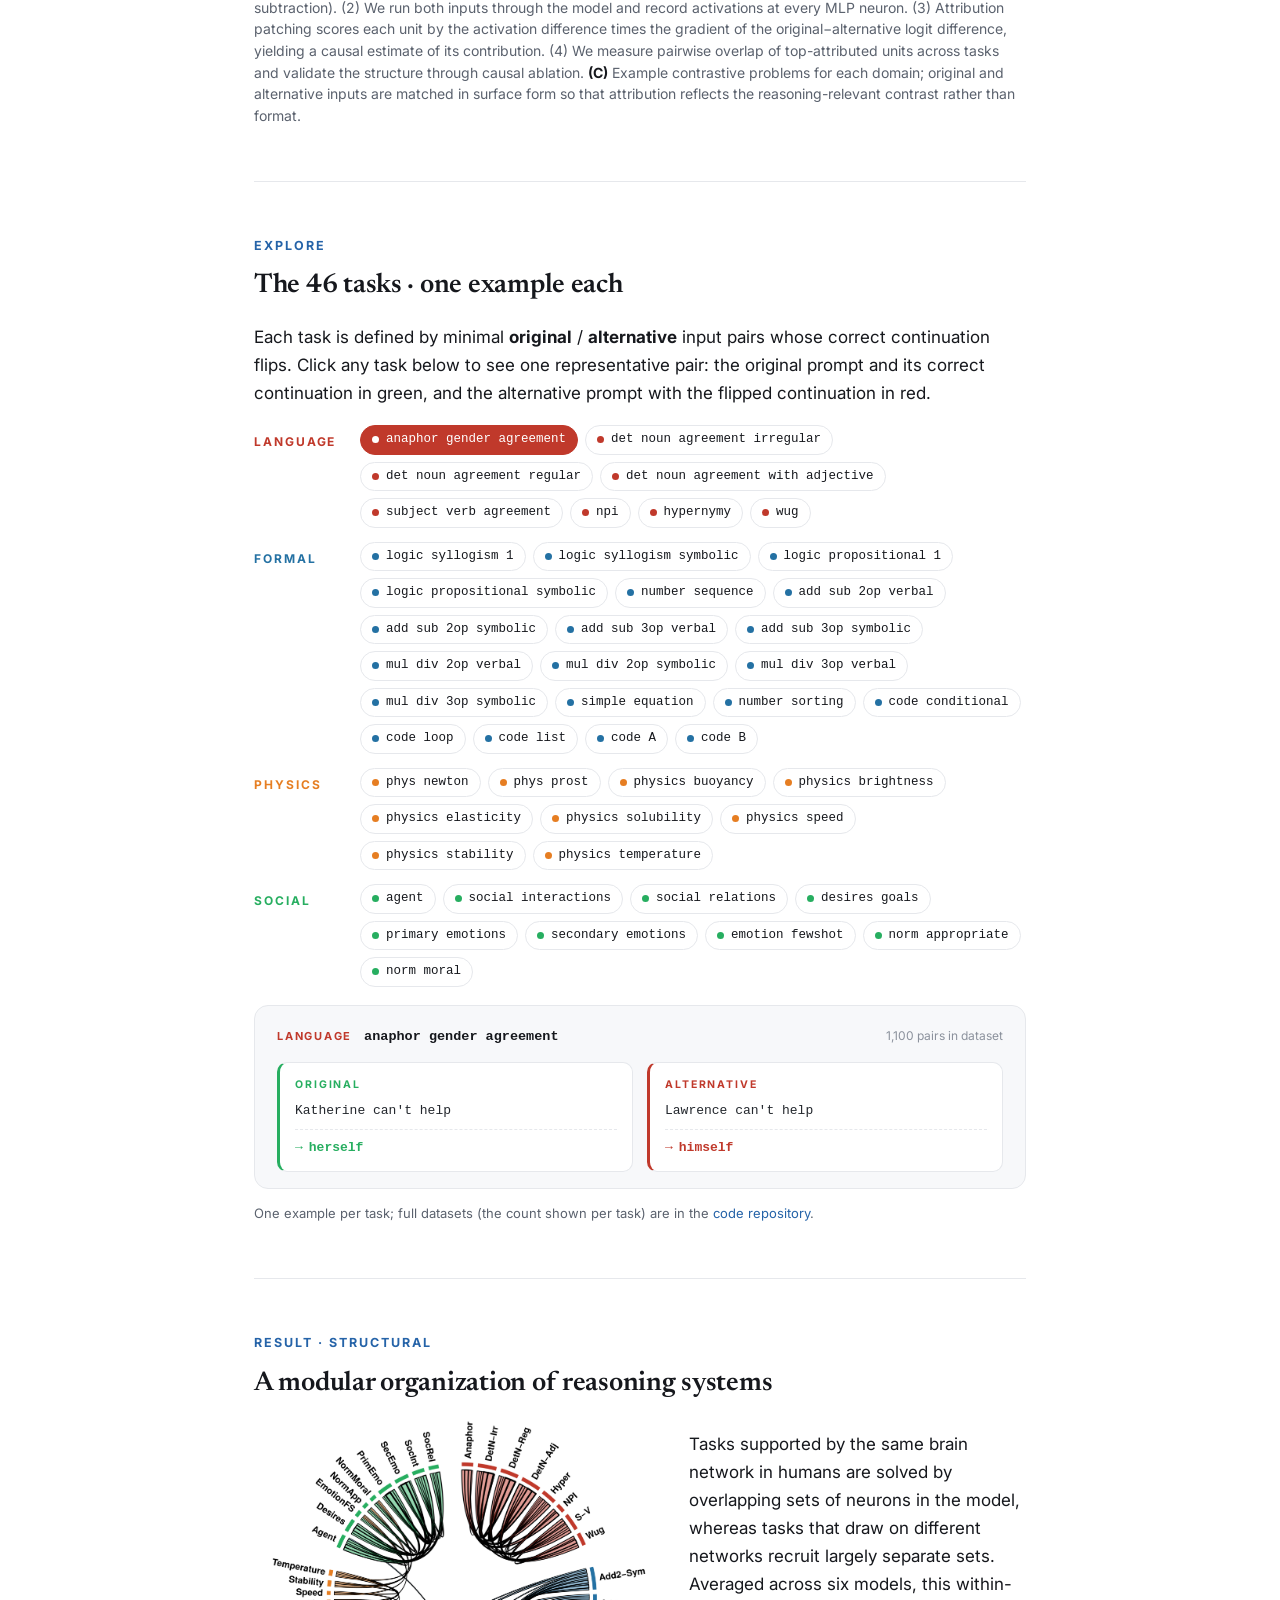
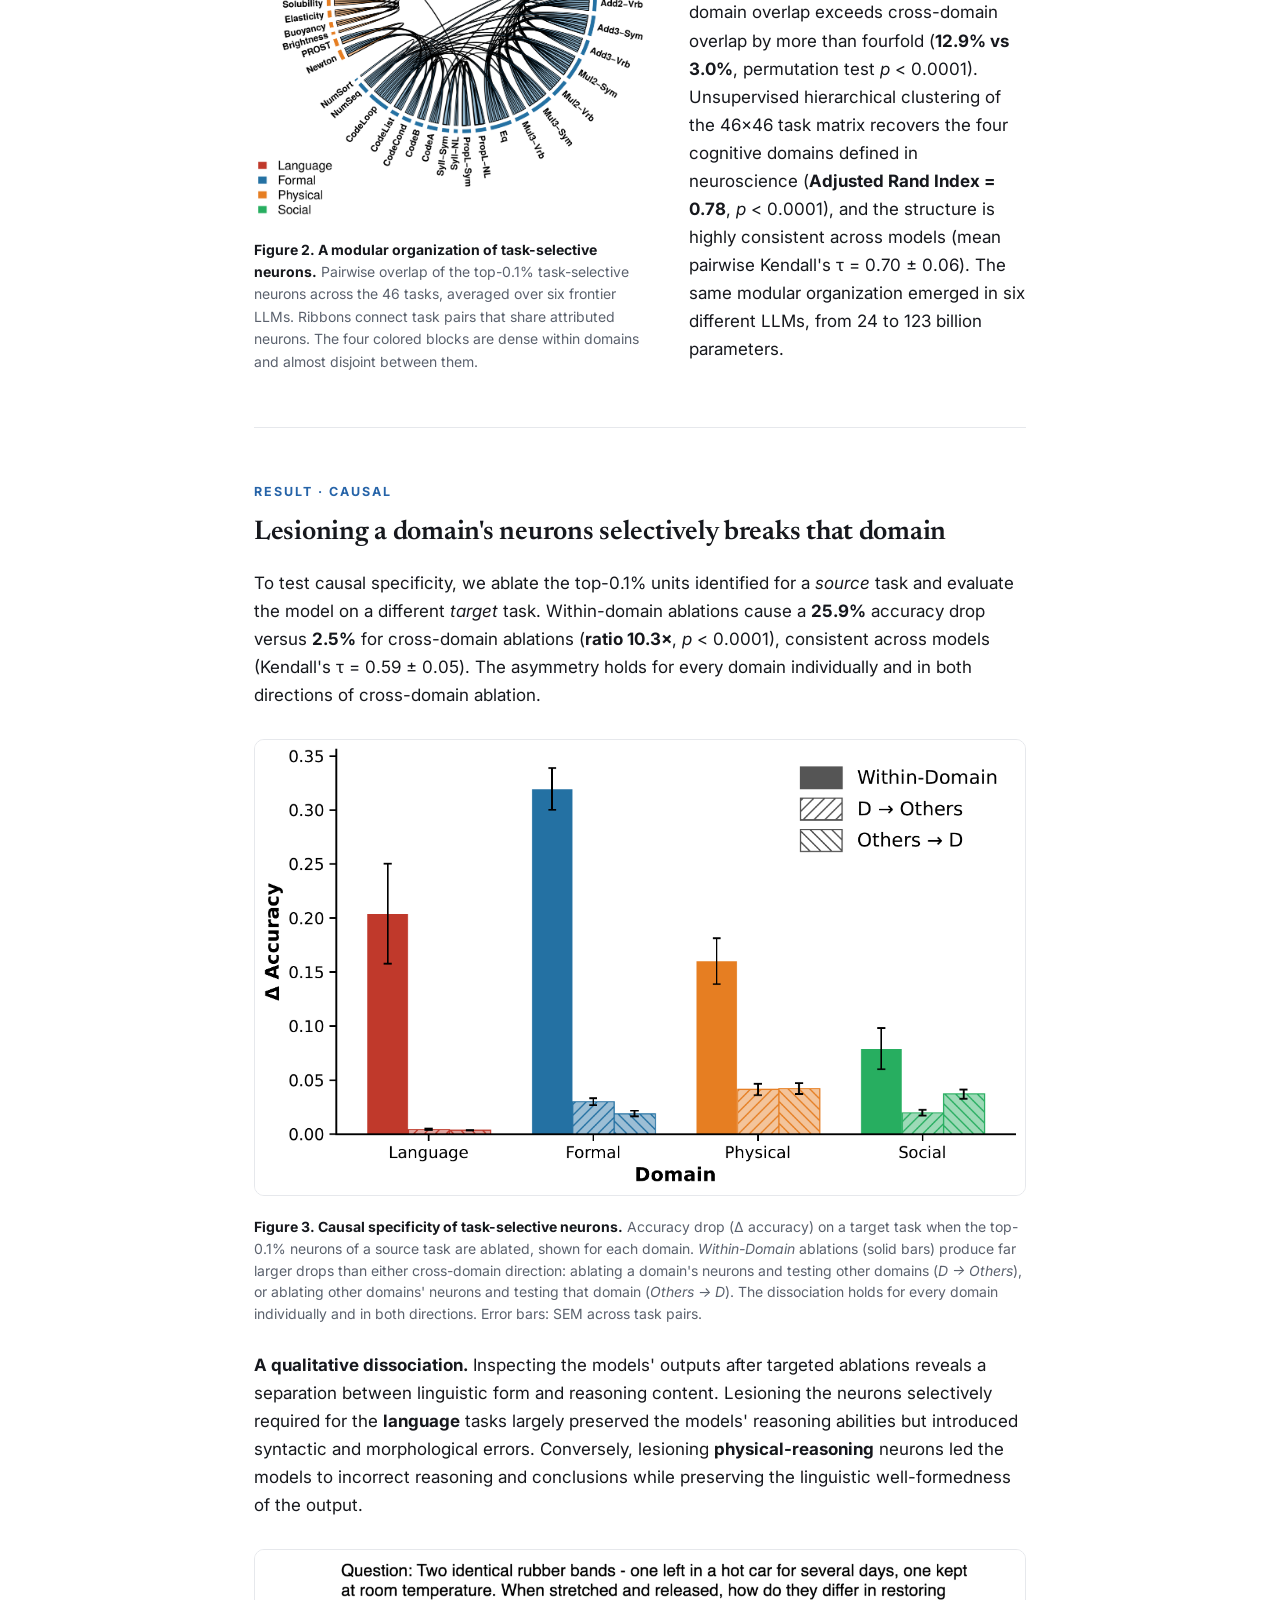
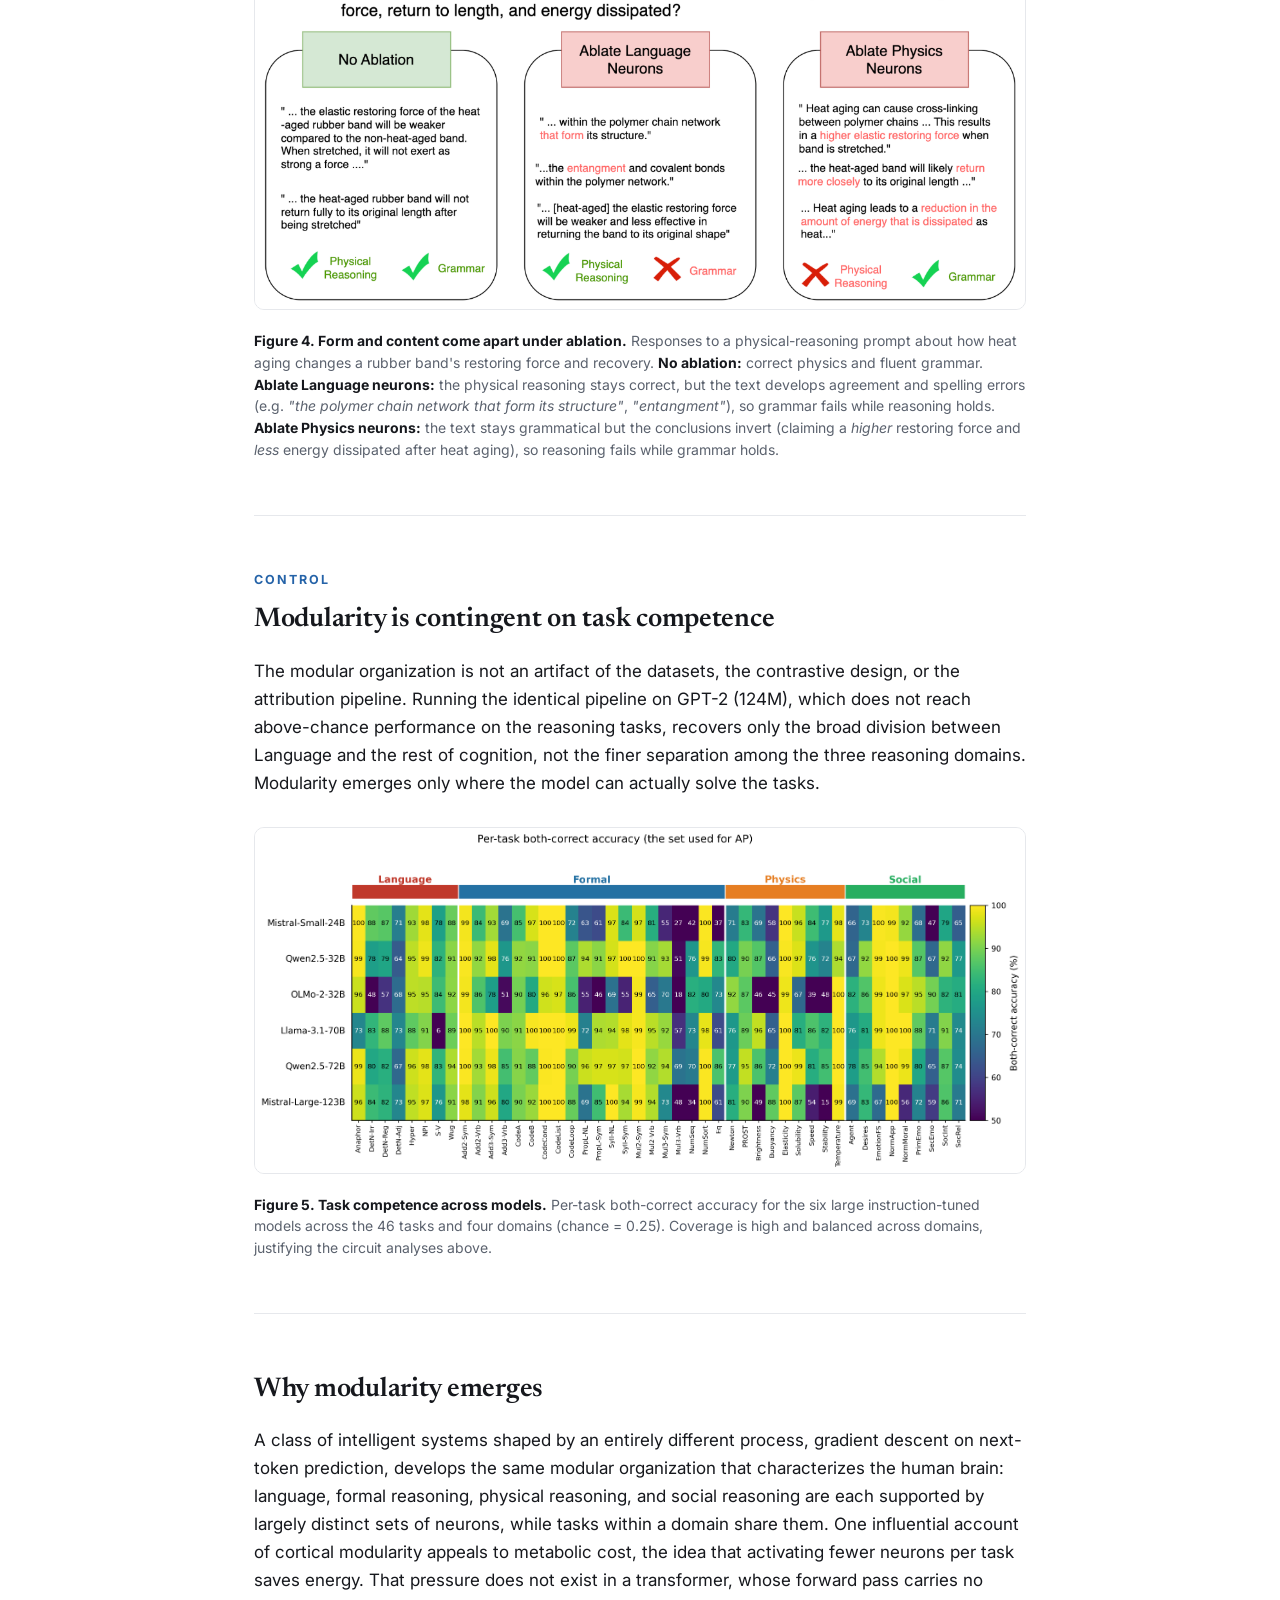
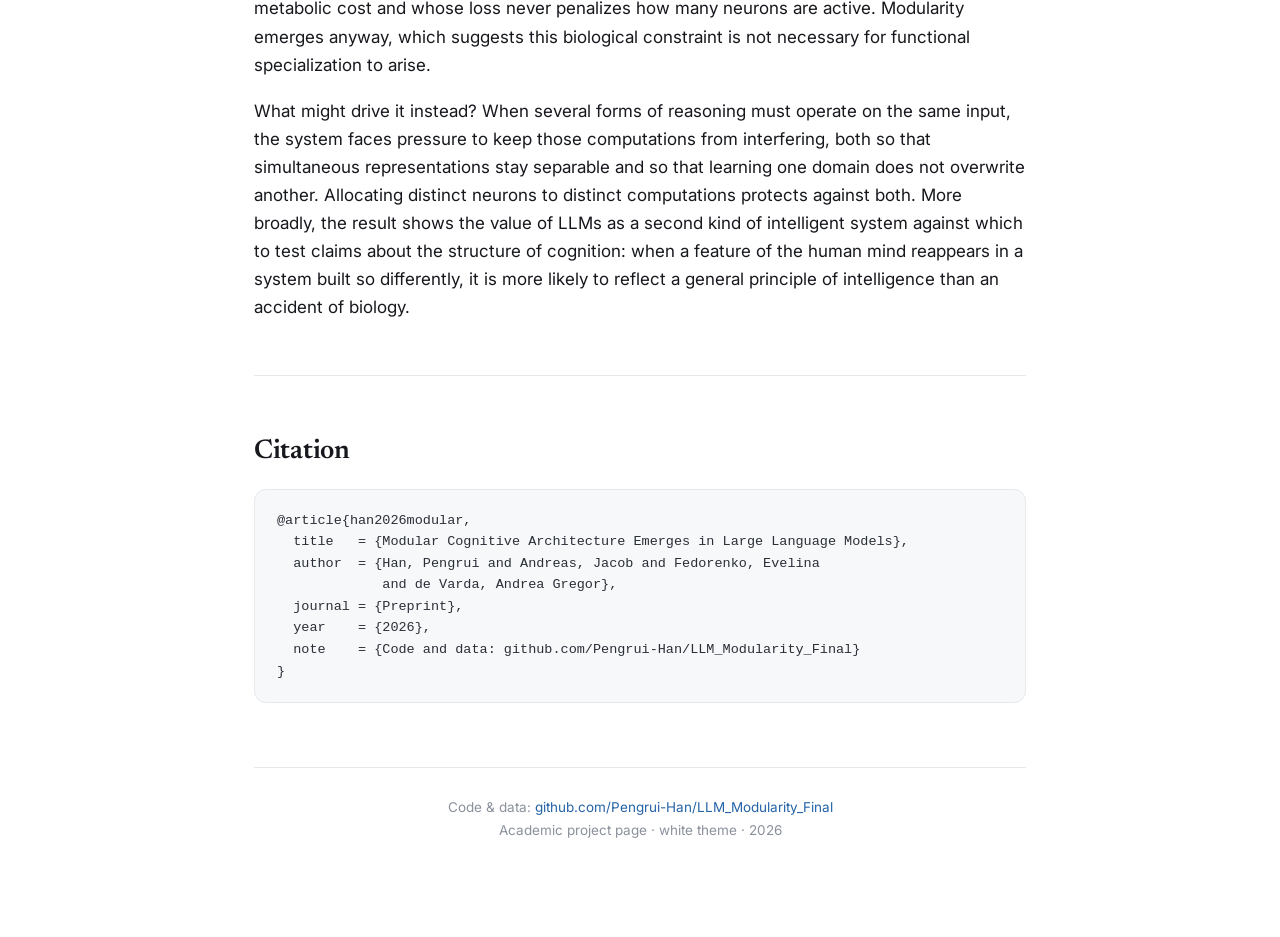
==== commit 6748f231: "Fix MIT logo: match official layout (red bars + single gray bar) Co-Authored-By: Claude Opus 4.8 (1M" ====
--- a/index.html
+++ b/index.html
@@ -29,7 +29,7 @@
   .letterhead{ display:flex; align-items:center; justify-content:space-between; gap:18px;
     padding-bottom:18px; margin-bottom:32px; border-bottom:1px solid var(--line) }
   .mit-mark{ display:flex; align-items:center; gap:13px }
-  .mit-mark svg{ width:60px; height:32px; display:block; flex:0 0 auto }
+  .mit-mark svg{ width:62px; height:30px; display:block; flex:0 0 auto }
   .mit-name{ font-size:14.5px; font-weight:700; line-height:1.16; color:var(--ink) }
   .dept{ font-size:12.5px; line-height:1.32; color:var(--faint); text-align:right; font-weight:500 }
   @media (max-width:560px){
@@ -246,13 +246,14 @@
   <!-- ============== LETTERHEAD ============== -->
   <header class="letterhead">
     <div class="mit-mark">
-      <svg viewBox="0 0 64 34" xmlns="http://www.w3.org/2000/svg" role="img" aria-label="MIT">
-        <rect x="0"  y="0"  width="8"  height="34" fill="#A31F34"/>
-        <rect x="11" y="0"  width="8"  height="20" fill="#8A8B8C"/>
-        <rect x="22" y="0"  width="8"  height="34" fill="#8A8B8C"/>
-        <rect x="33" y="0"  width="8"  height="20" fill="#8A8B8C"/>
-        <rect x="44" y="0"  width="20" height="8"  fill="#8A8B8C"/>
-        <rect x="44" y="11" width="8"  height="23" fill="#8A8B8C"/>
+      <svg viewBox="0 0 96 46" xmlns="http://www.w3.org/2000/svg" role="img" aria-label="MIT">
+        <rect x="0"  y="0"  width="10" height="46" fill="#A31F34"/>
+        <rect x="17" y="0"  width="11" height="34" fill="#A31F34"/>
+        <rect x="34" y="0"  width="11" height="46" fill="#A31F34"/>
+        <rect x="50" y="0"  width="12" height="11" fill="#A31F34"/>
+        <rect x="50" y="15" width="12" height="31" fill="#8A8B8C"/>
+        <rect x="68" y="0"  width="28" height="11" fill="#A31F34"/>
+        <rect x="68" y="15" width="11" height="31" fill="#A31F34"/>
       </svg>
       <span class="mit-name">Massachusetts Institute<br>of Technology</span>
     </div>
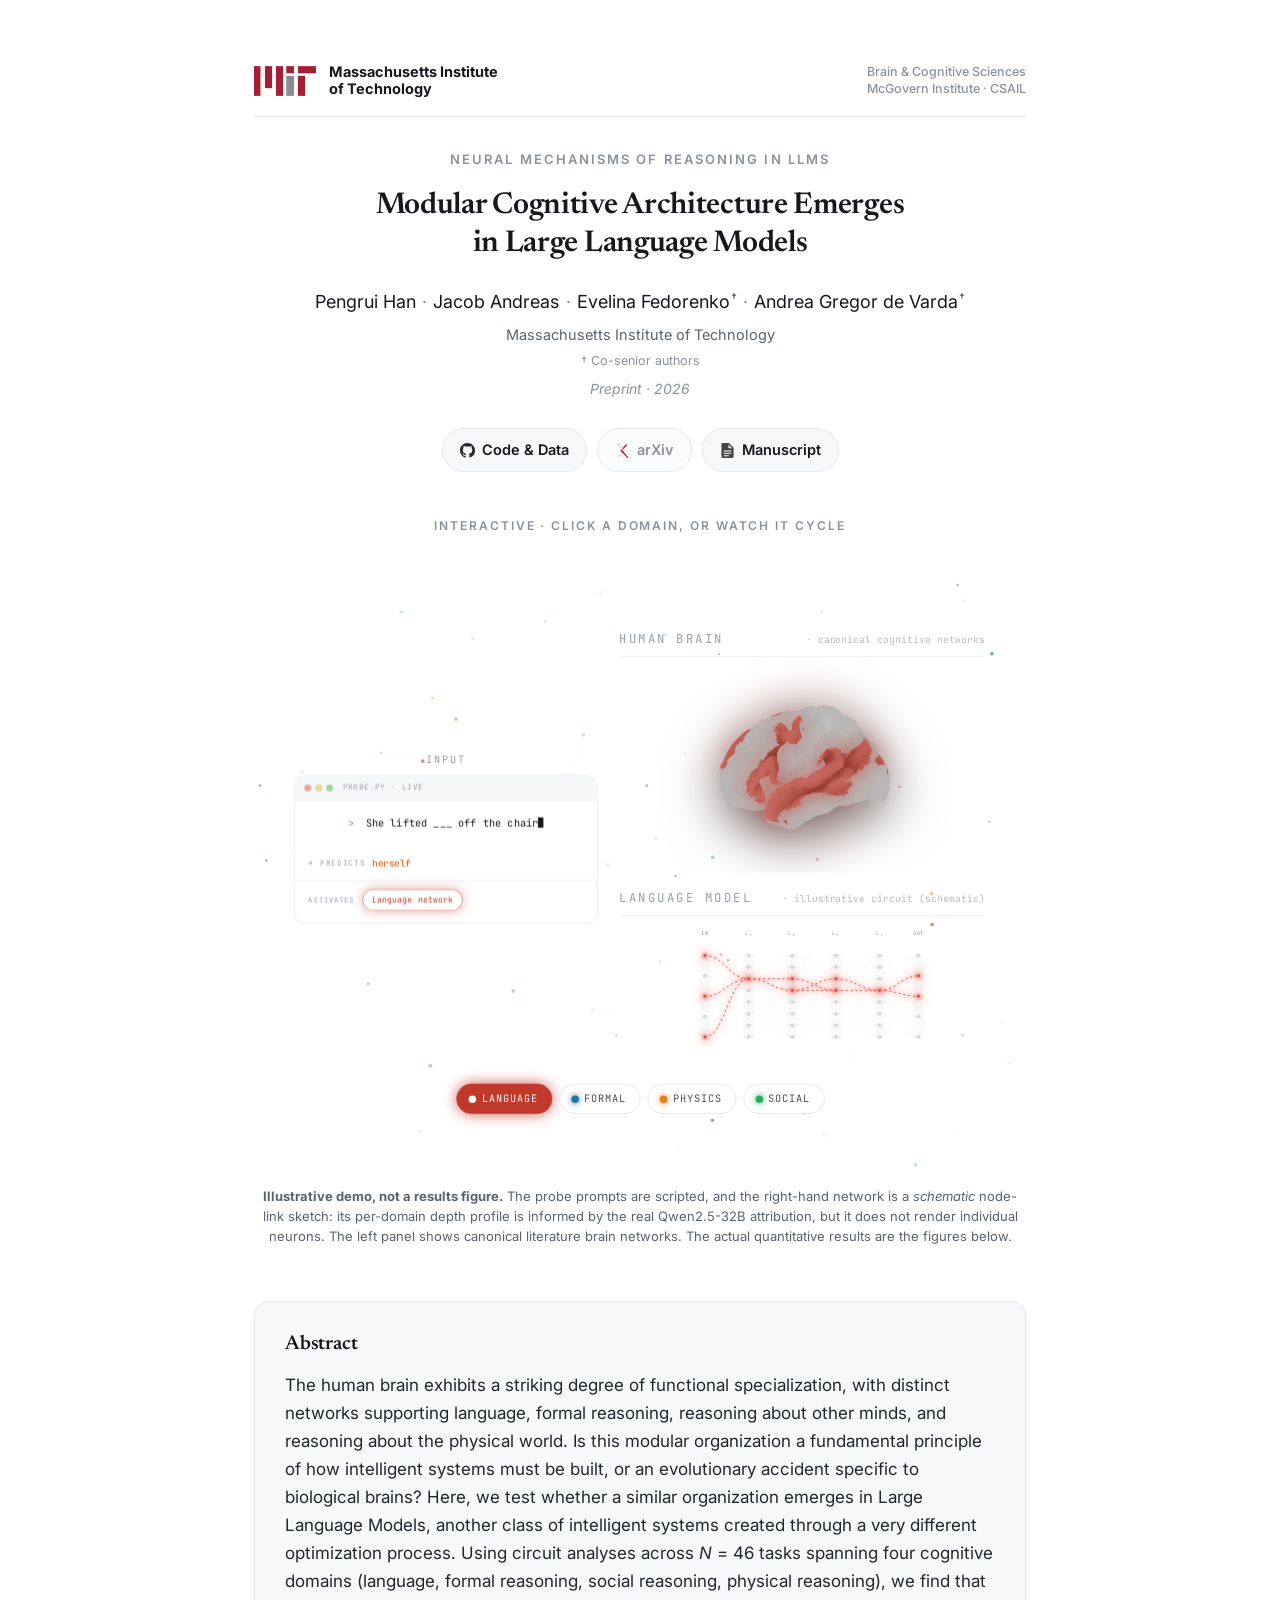
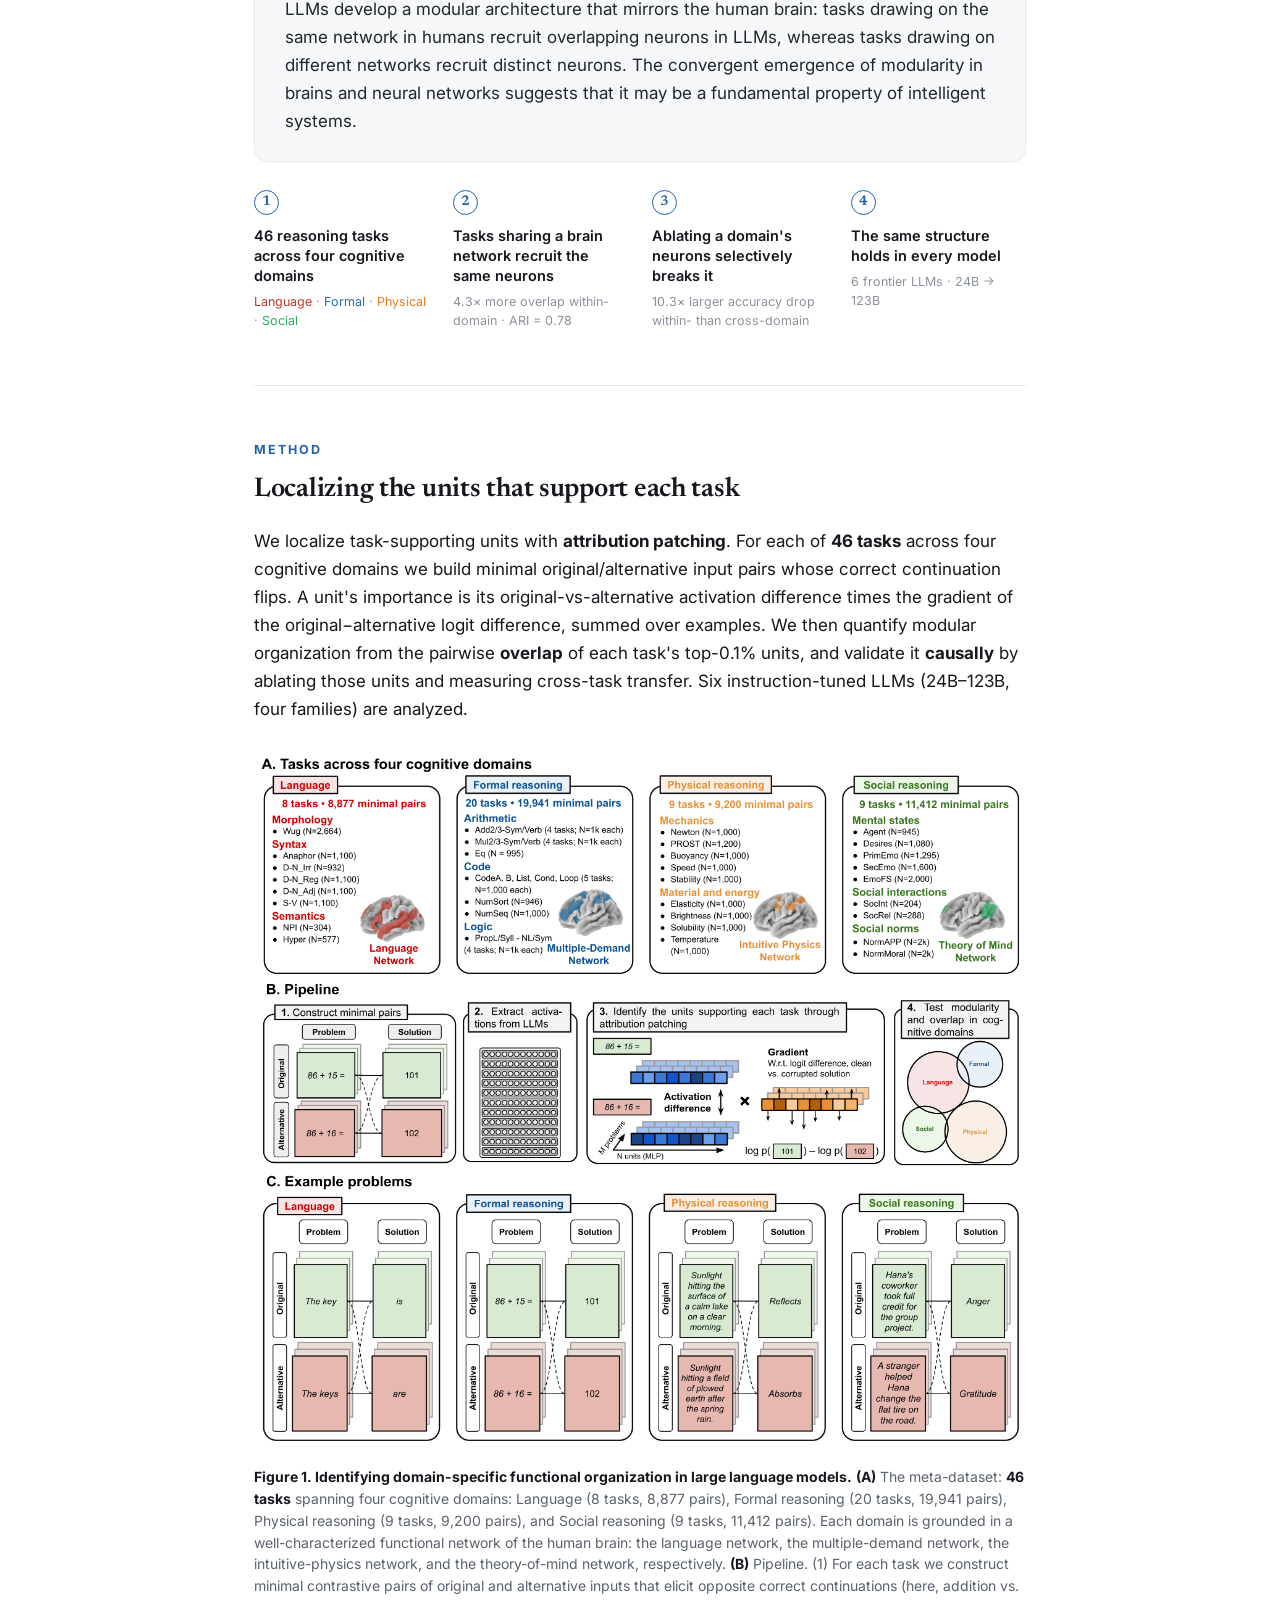
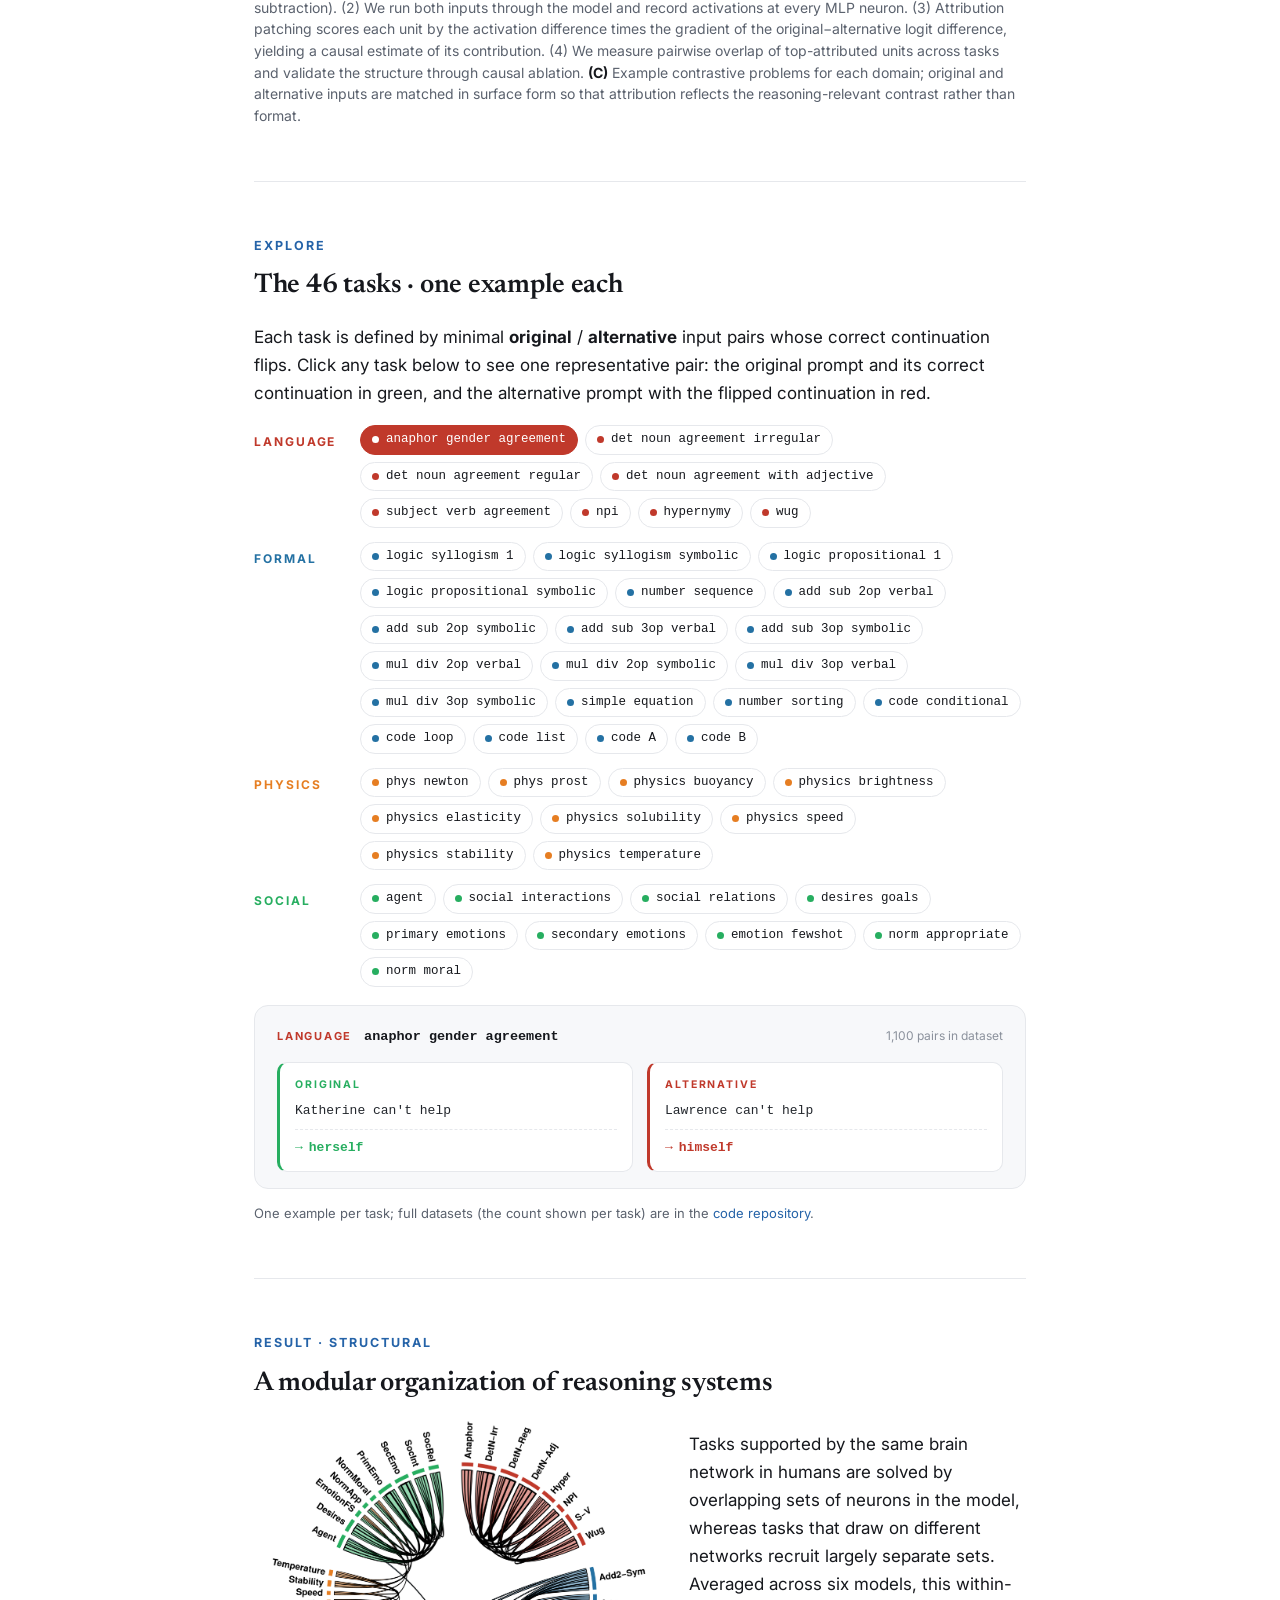
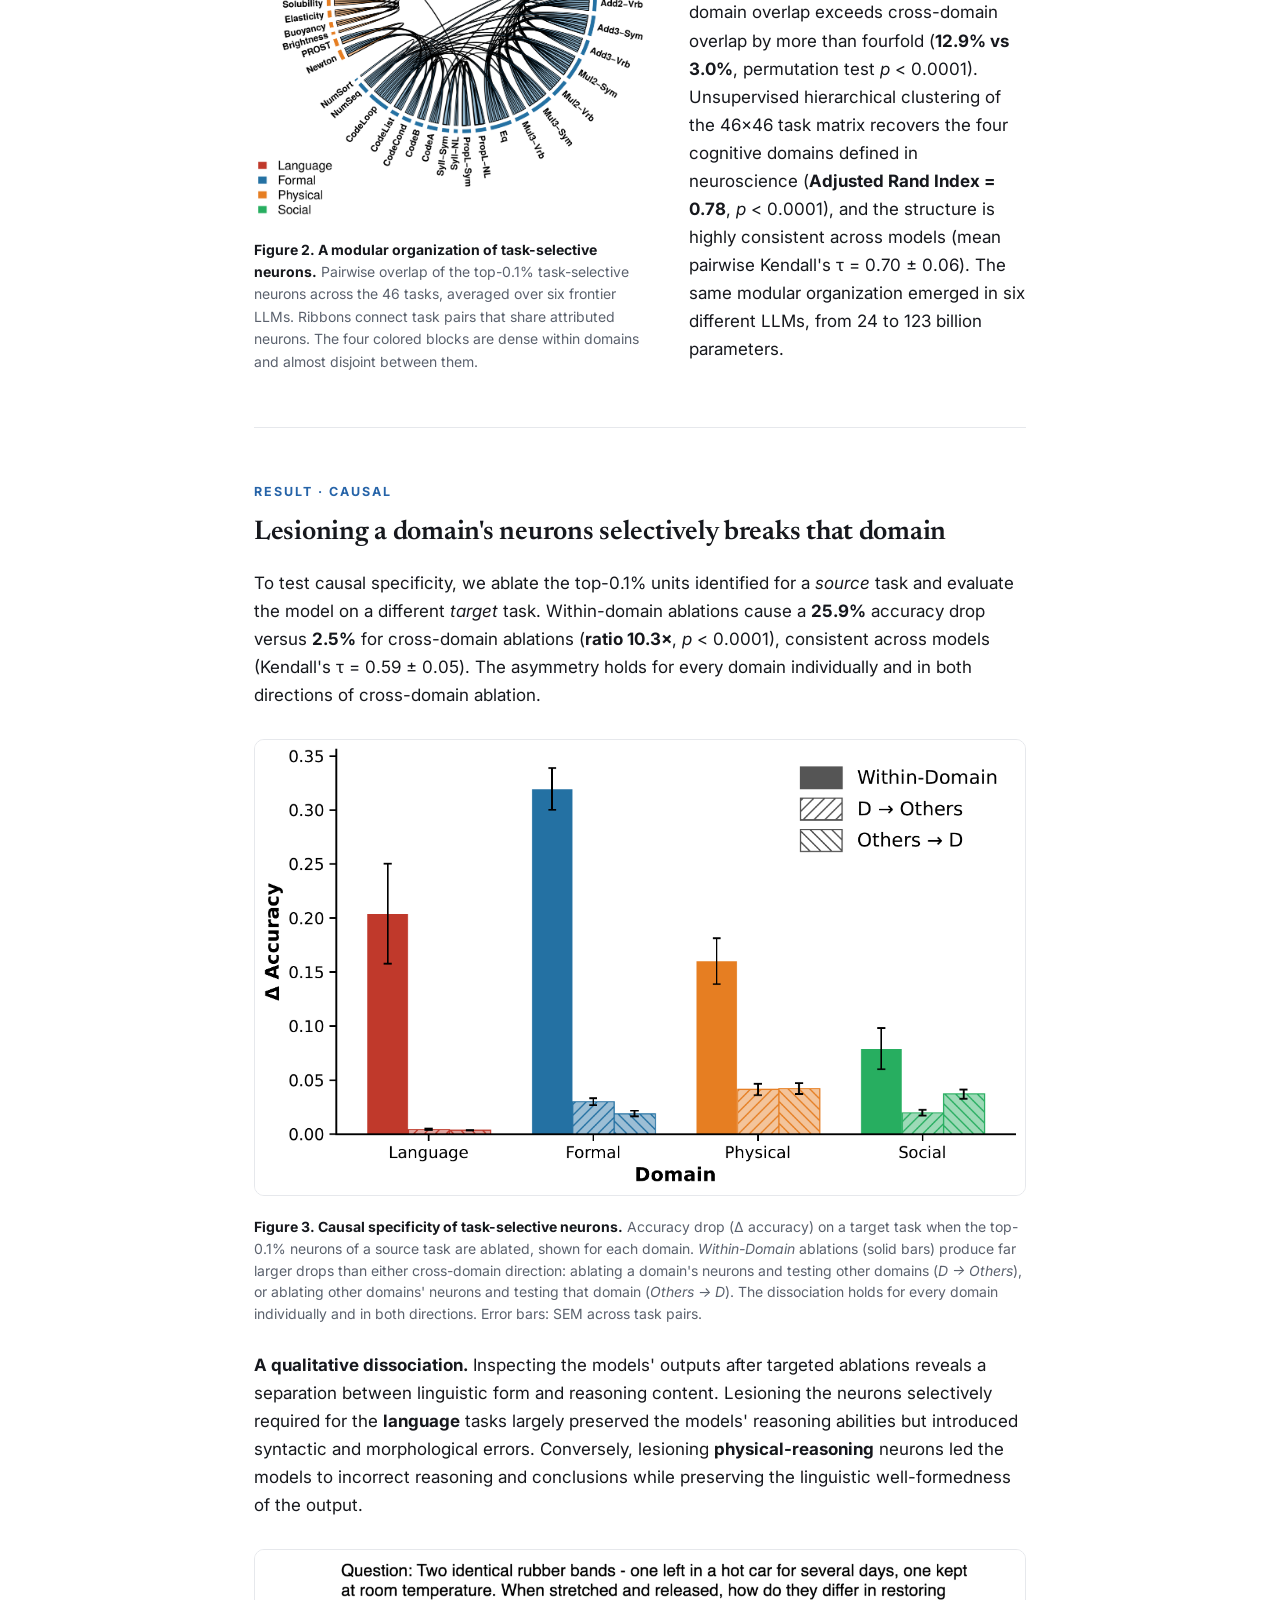
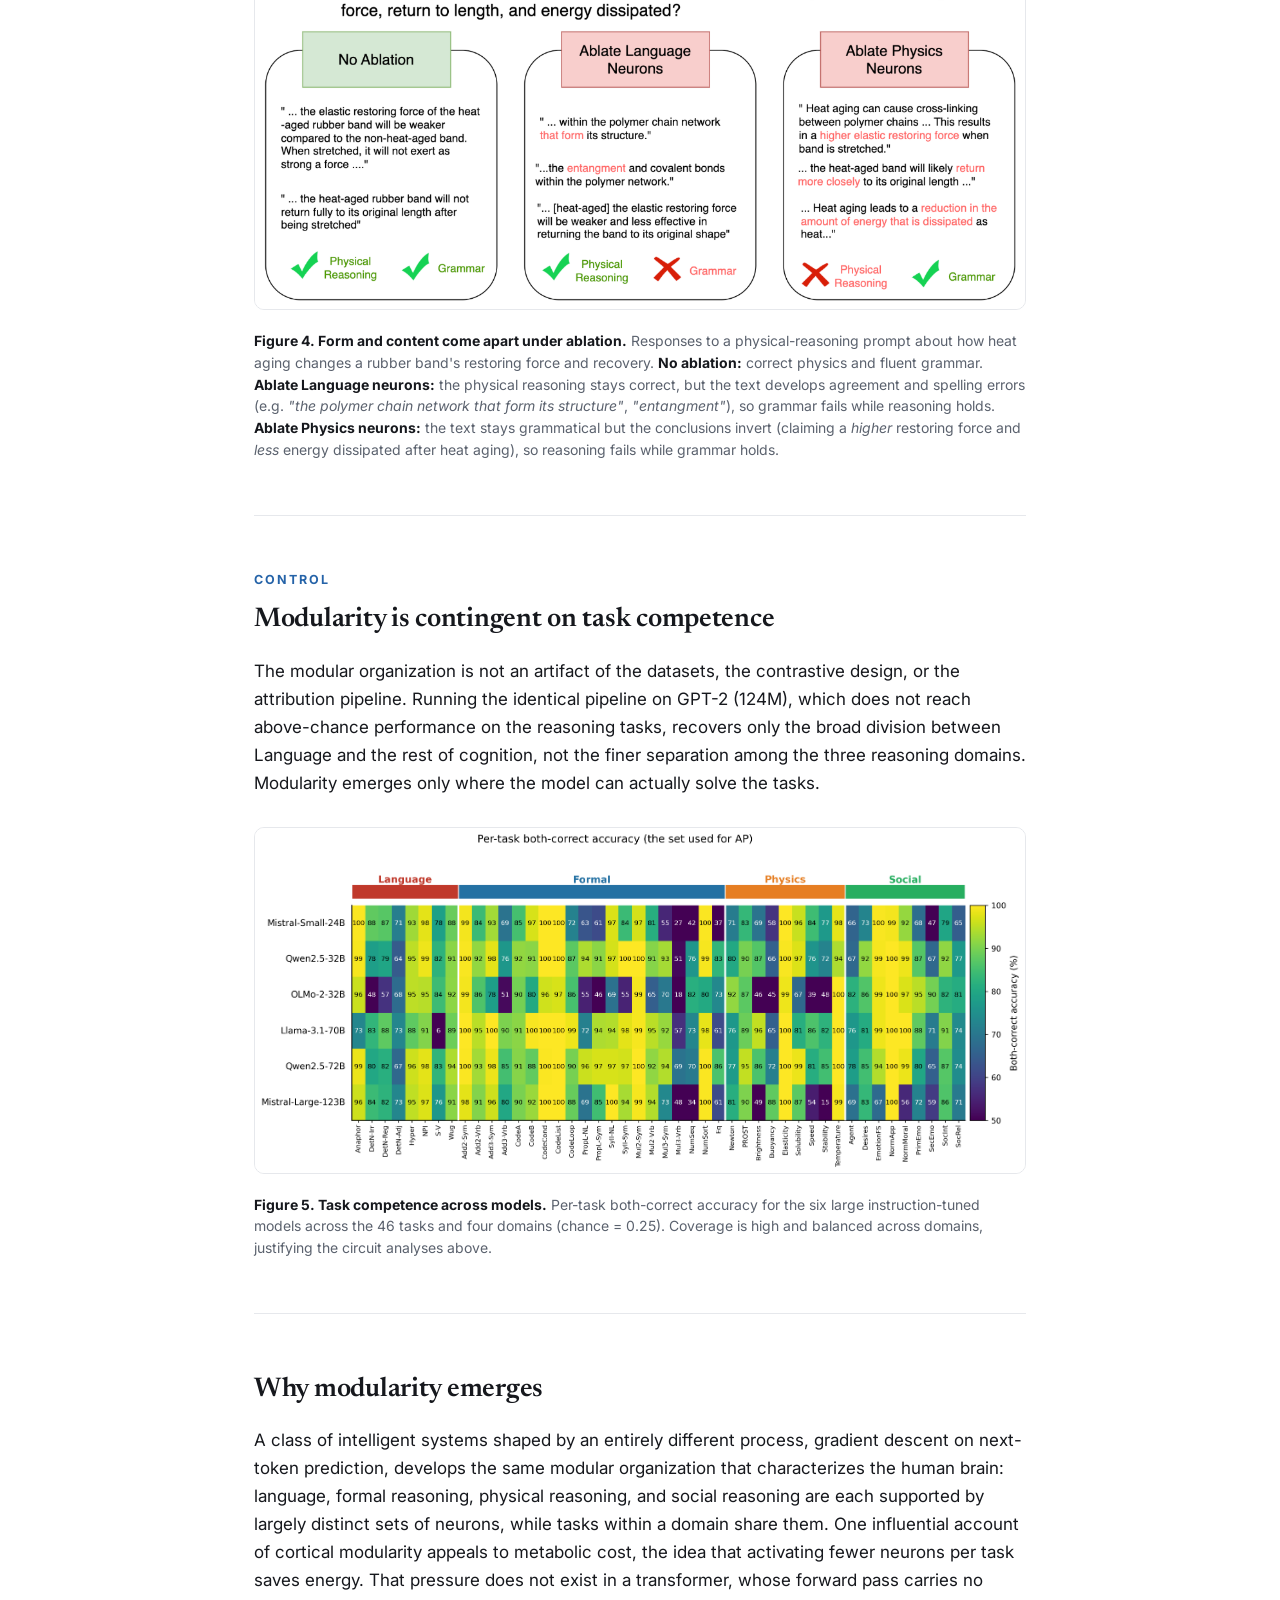
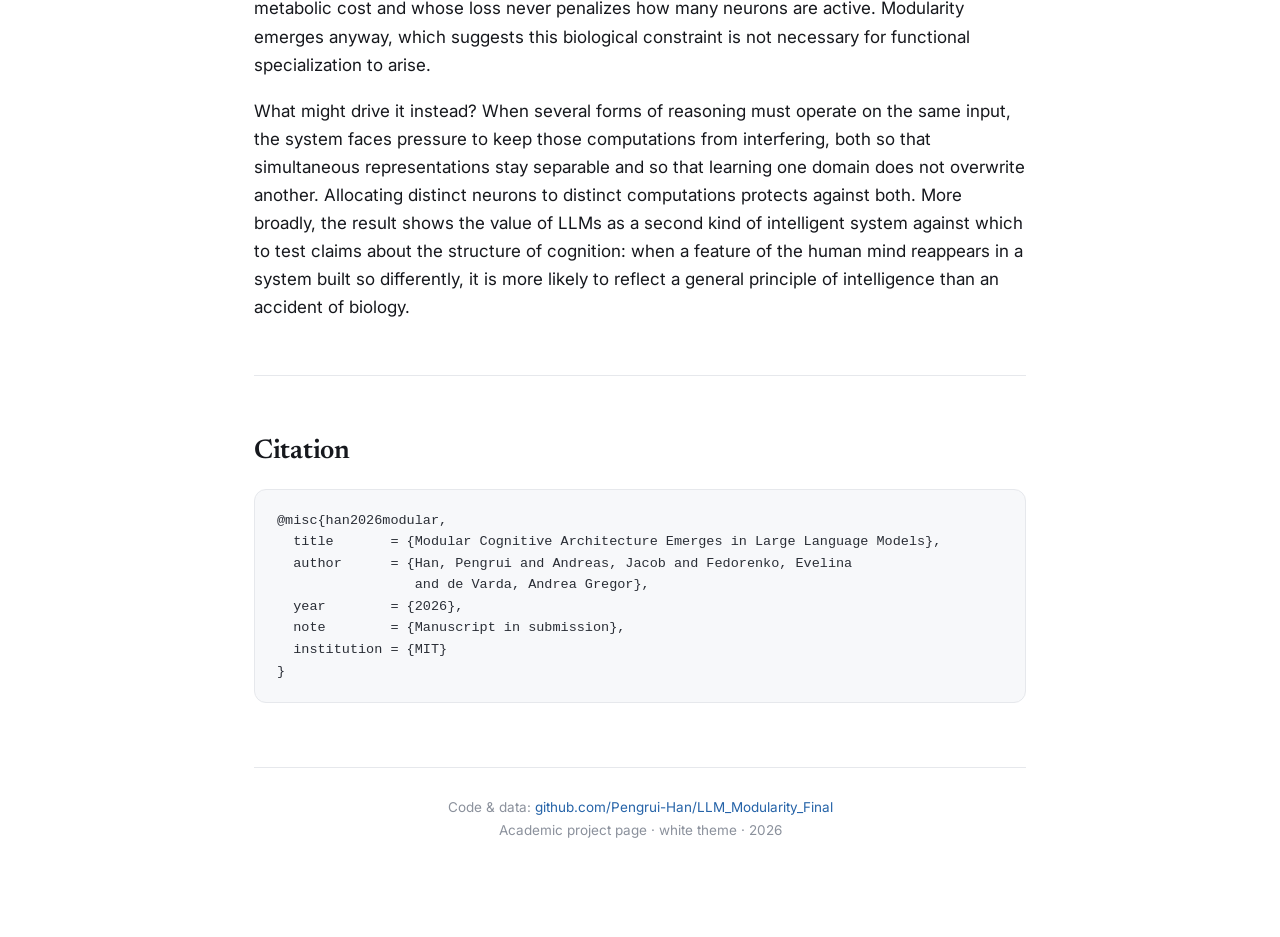
==== commit a4066205: "Add Google Scholar citation meta tags; update BibTeX Co-Authored-By: Claude Opus 4.8 (1M context) <n" ====
--- a/index.html
+++ b/index.html
@@ -5,6 +5,14 @@
 <meta name="viewport" content="width=device-width,initial-scale=1">
 <title>Modular Cognitive Architecture Emerges in Large Language Models</title>
 <meta name="description" content="Across six frontier LLMs (24B–123B), reasoning is supported by four segregated neuron populations that mirror the cognitive networks of the human brain.">
+<meta name="citation_title" content="Modular Cognitive Architecture Emerges in Large Language Models">
+<meta name="citation_author" content="Han, Pengrui">
+<meta name="citation_author" content="Andreas, Jacob">
+<meta name="citation_author" content="Fedorenko, Evelina">
+<meta name="citation_author" content="de Varda, Andrea Gregor">
+<meta name="citation_publication_date" content="2026">
+<meta name="citation_pdf_url" content="https://pengrui-han.github.io/LLM_Modularity_Page/assets/paper.pdf">
+<meta name="citation_abstract_html_url" content="https://pengrui-han.github.io/LLM_Modularity_Page/">
 <link rel="preconnect" href="https://fonts.googleapis.com">
 <link rel="preconnect" href="https://fonts.gstatic.com" crossorigin>
 <link href="https://fonts.googleapis.com/css2?family=Inter:wght@400;500;600;700&family=Newsreader:ital,opsz@0,6..72;1,6..72&display=swap" rel="stylesheet">
@@ -503,13 +511,13 @@
   <!-- ============== BIBTEX ============== -->
   <section id="citation">
     <h2>Citation</h2>
-    <pre class="bib">@article{han2026modular,
-  title   = {Modular Cognitive Architecture Emerges in Large Language Models},
-  author  = {Han, Pengrui and Andreas, Jacob and Fedorenko, Evelina
-             and de Varda, Andrea Gregor},
-  journal = {Preprint},
-  year    = {2026},
-  note    = {Code and data: github.com/Pengrui-Han/LLM_Modularity_Final}
+    <pre class="bib">@misc{han2026modular,
+  title       = {Modular Cognitive Architecture Emerges in Large Language Models},
+  author      = {Han, Pengrui and Andreas, Jacob and Fedorenko, Evelina
+                 and de Varda, Andrea Gregor},
+  year        = {2026},
+  note        = {Manuscript in submission},
+  institution = {MIT}
 }</pre>
   </section>
 
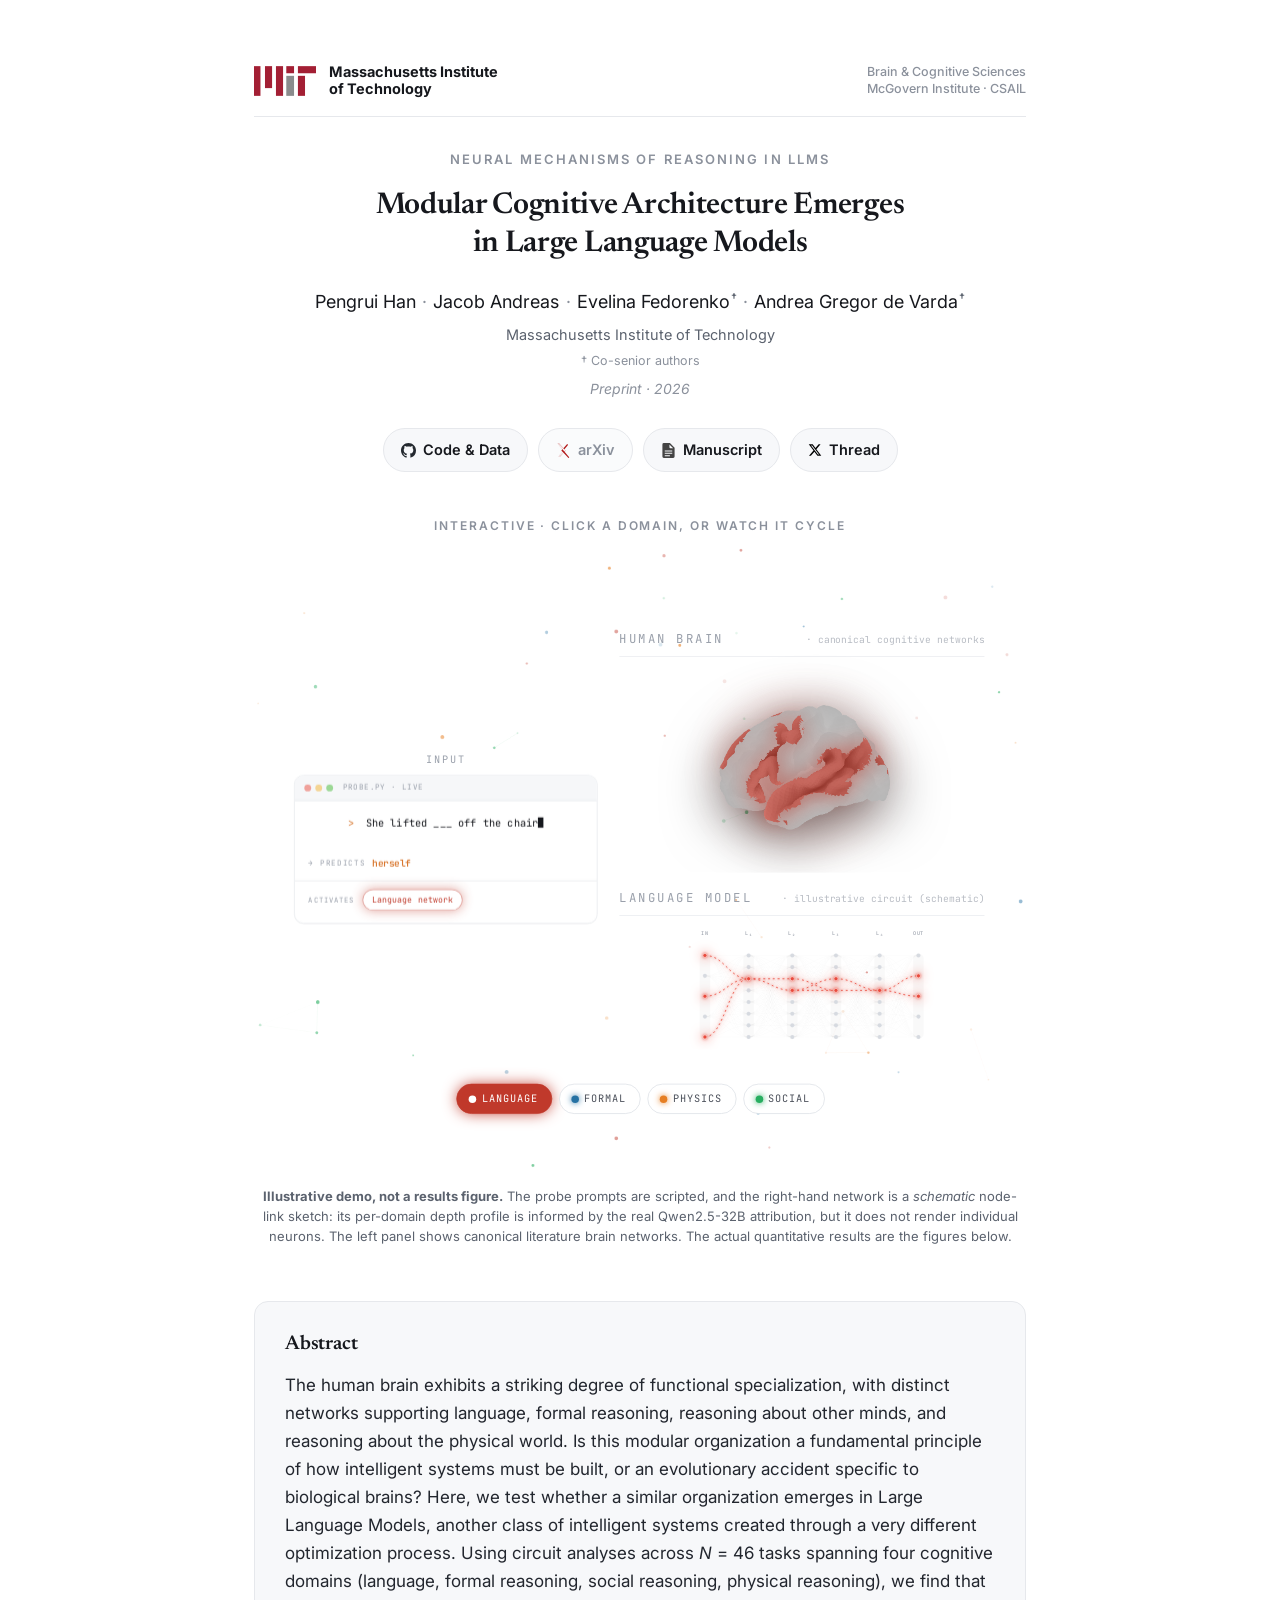
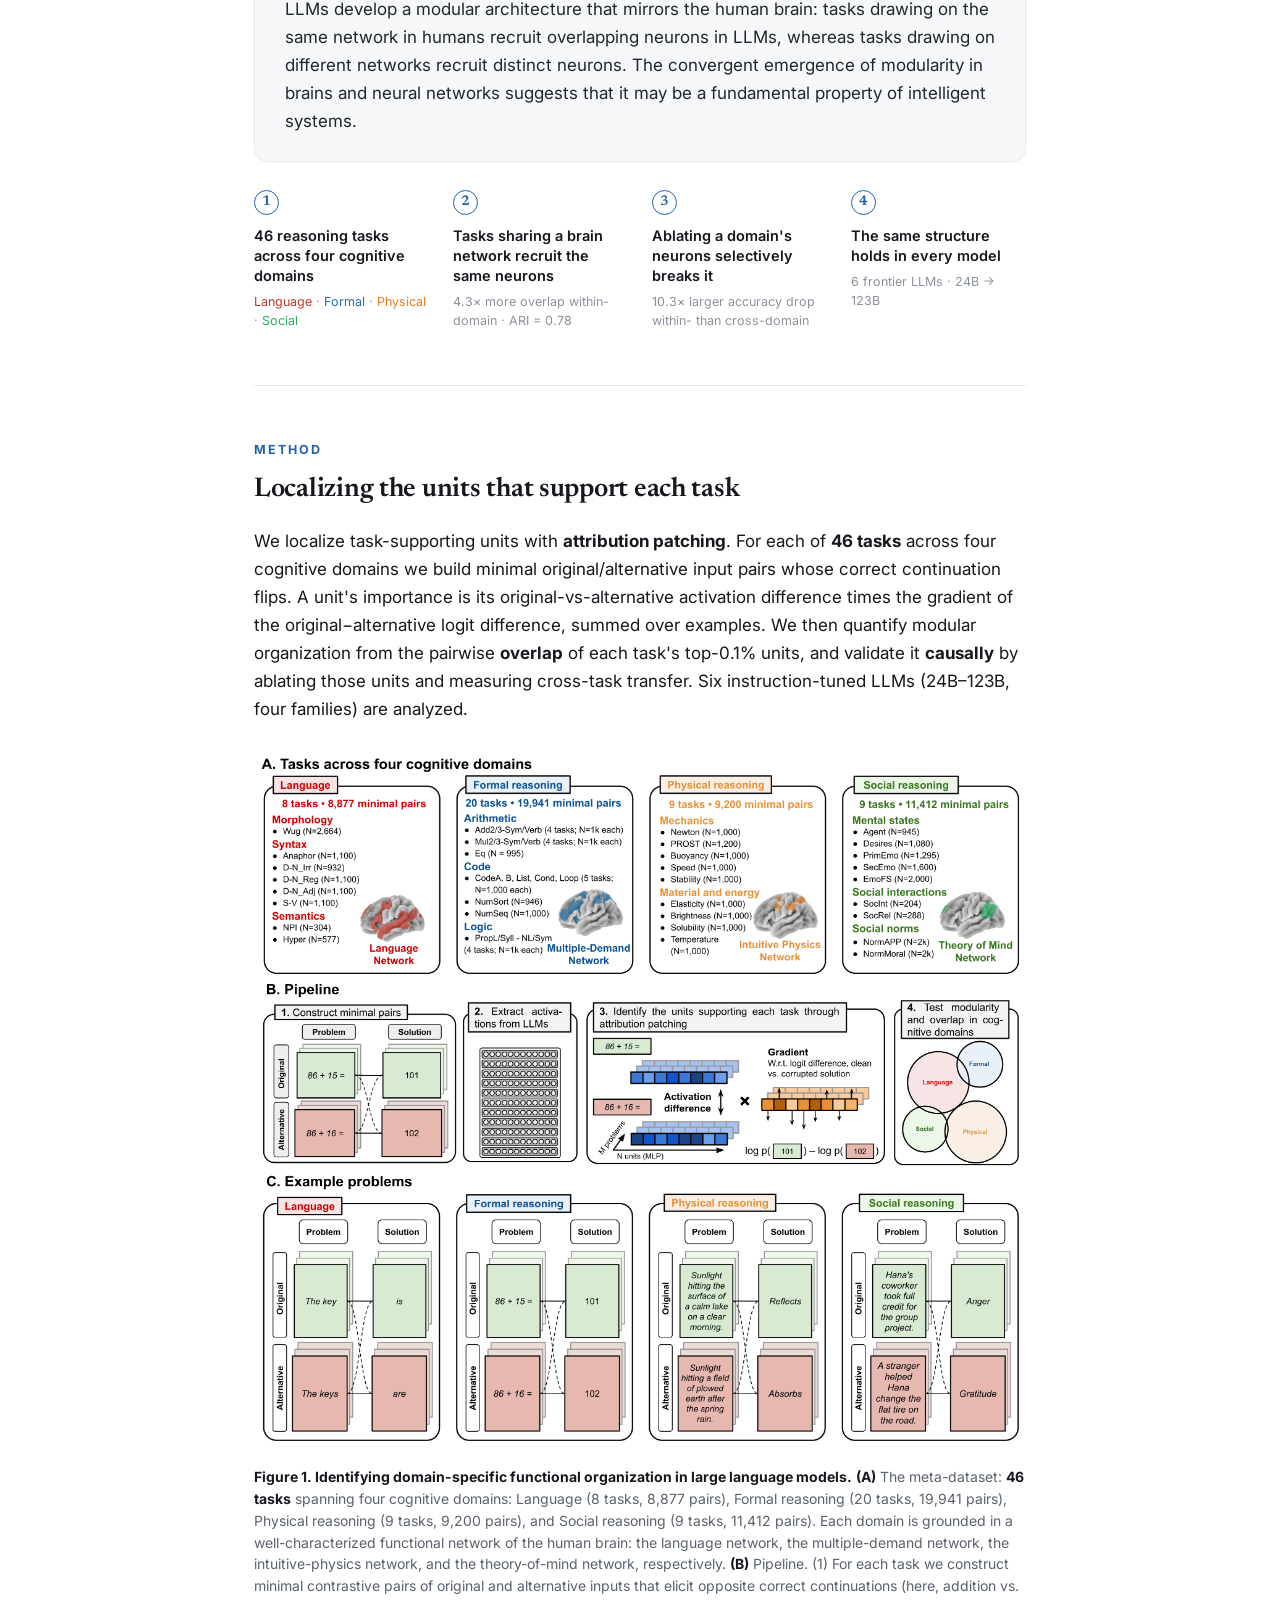
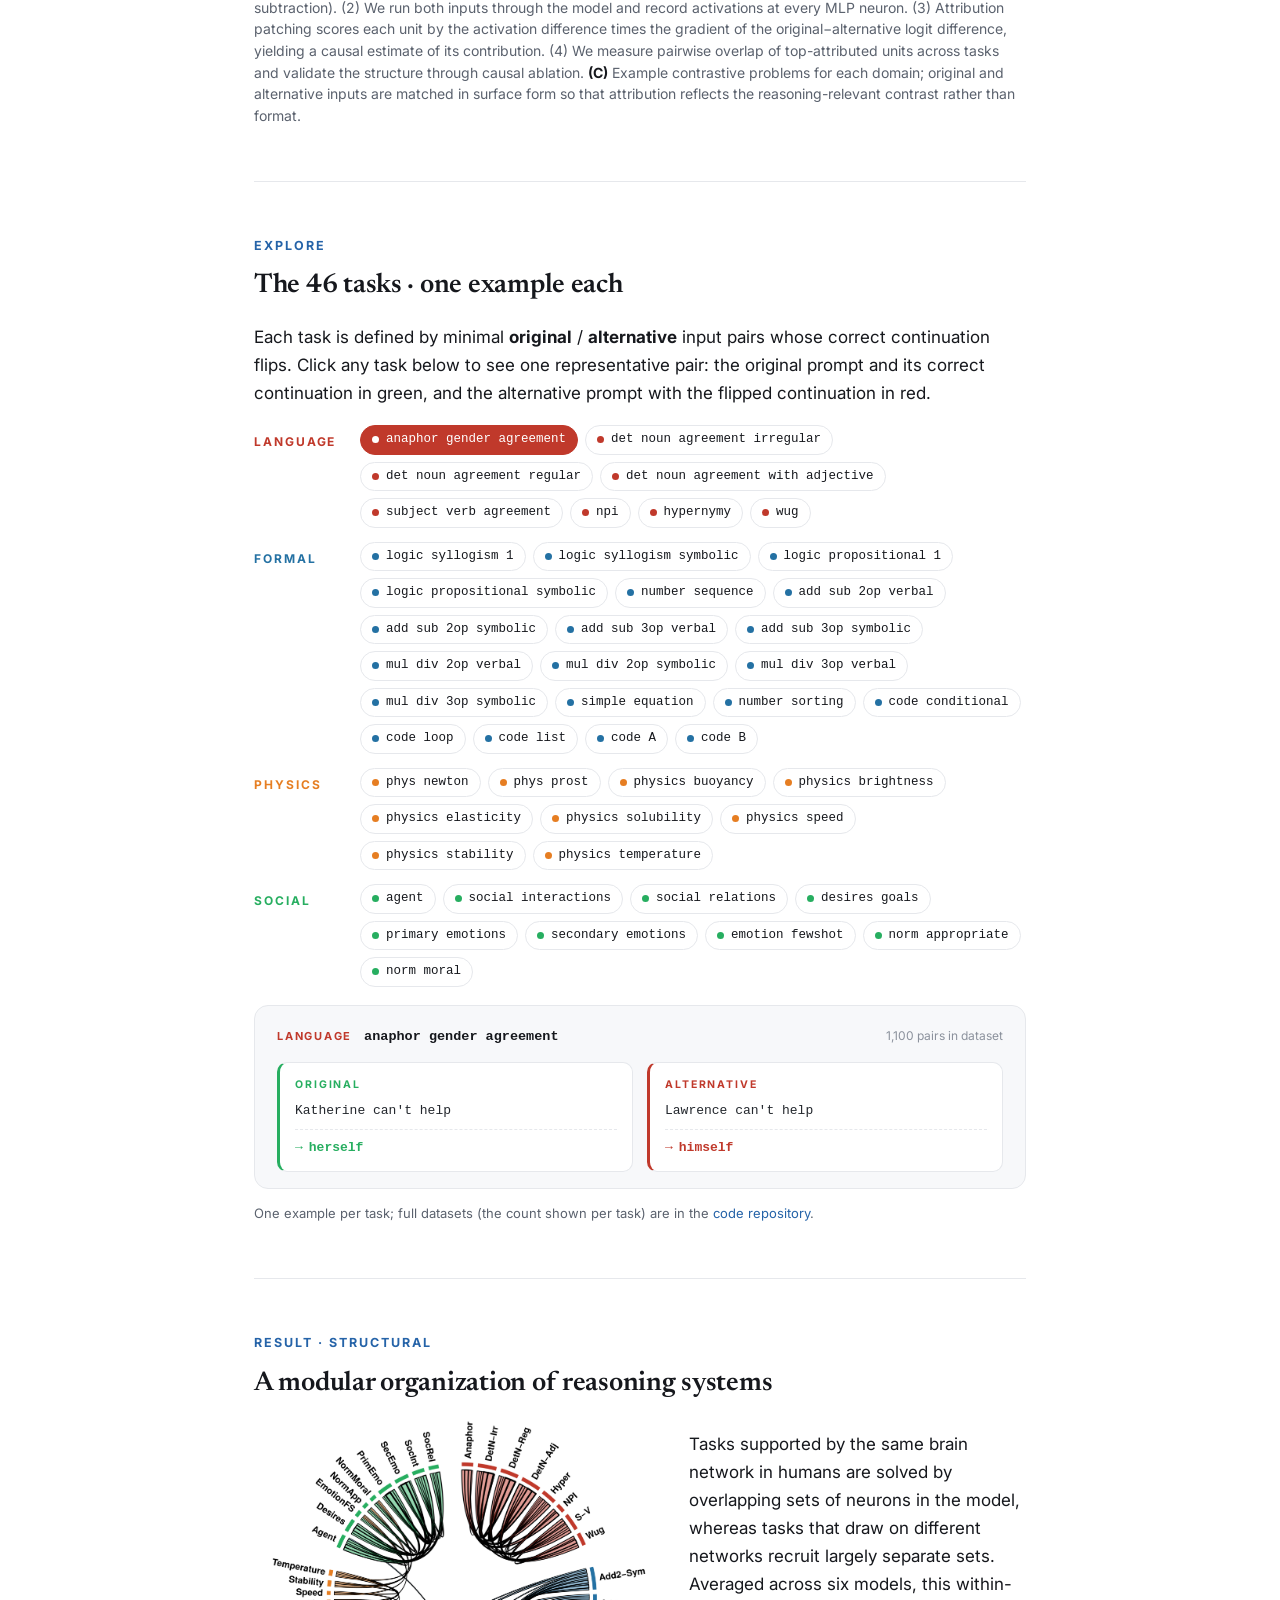
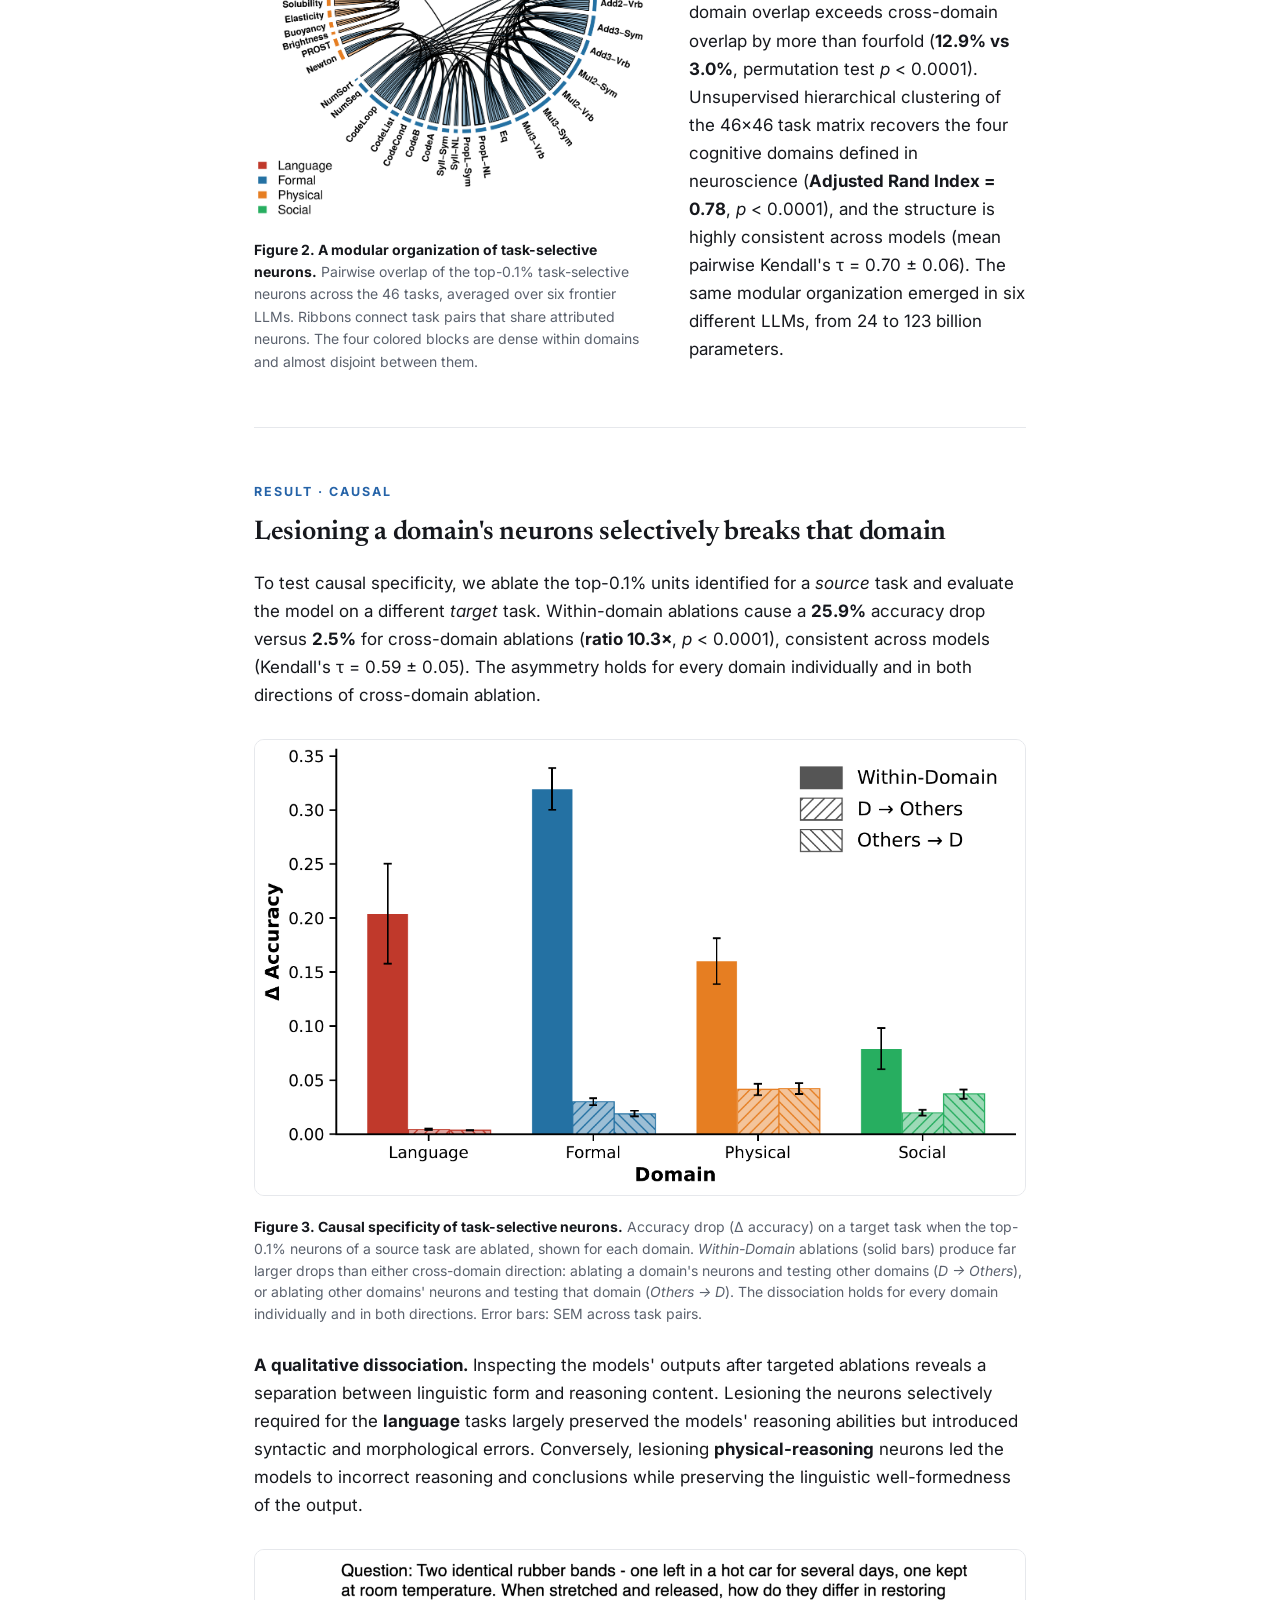
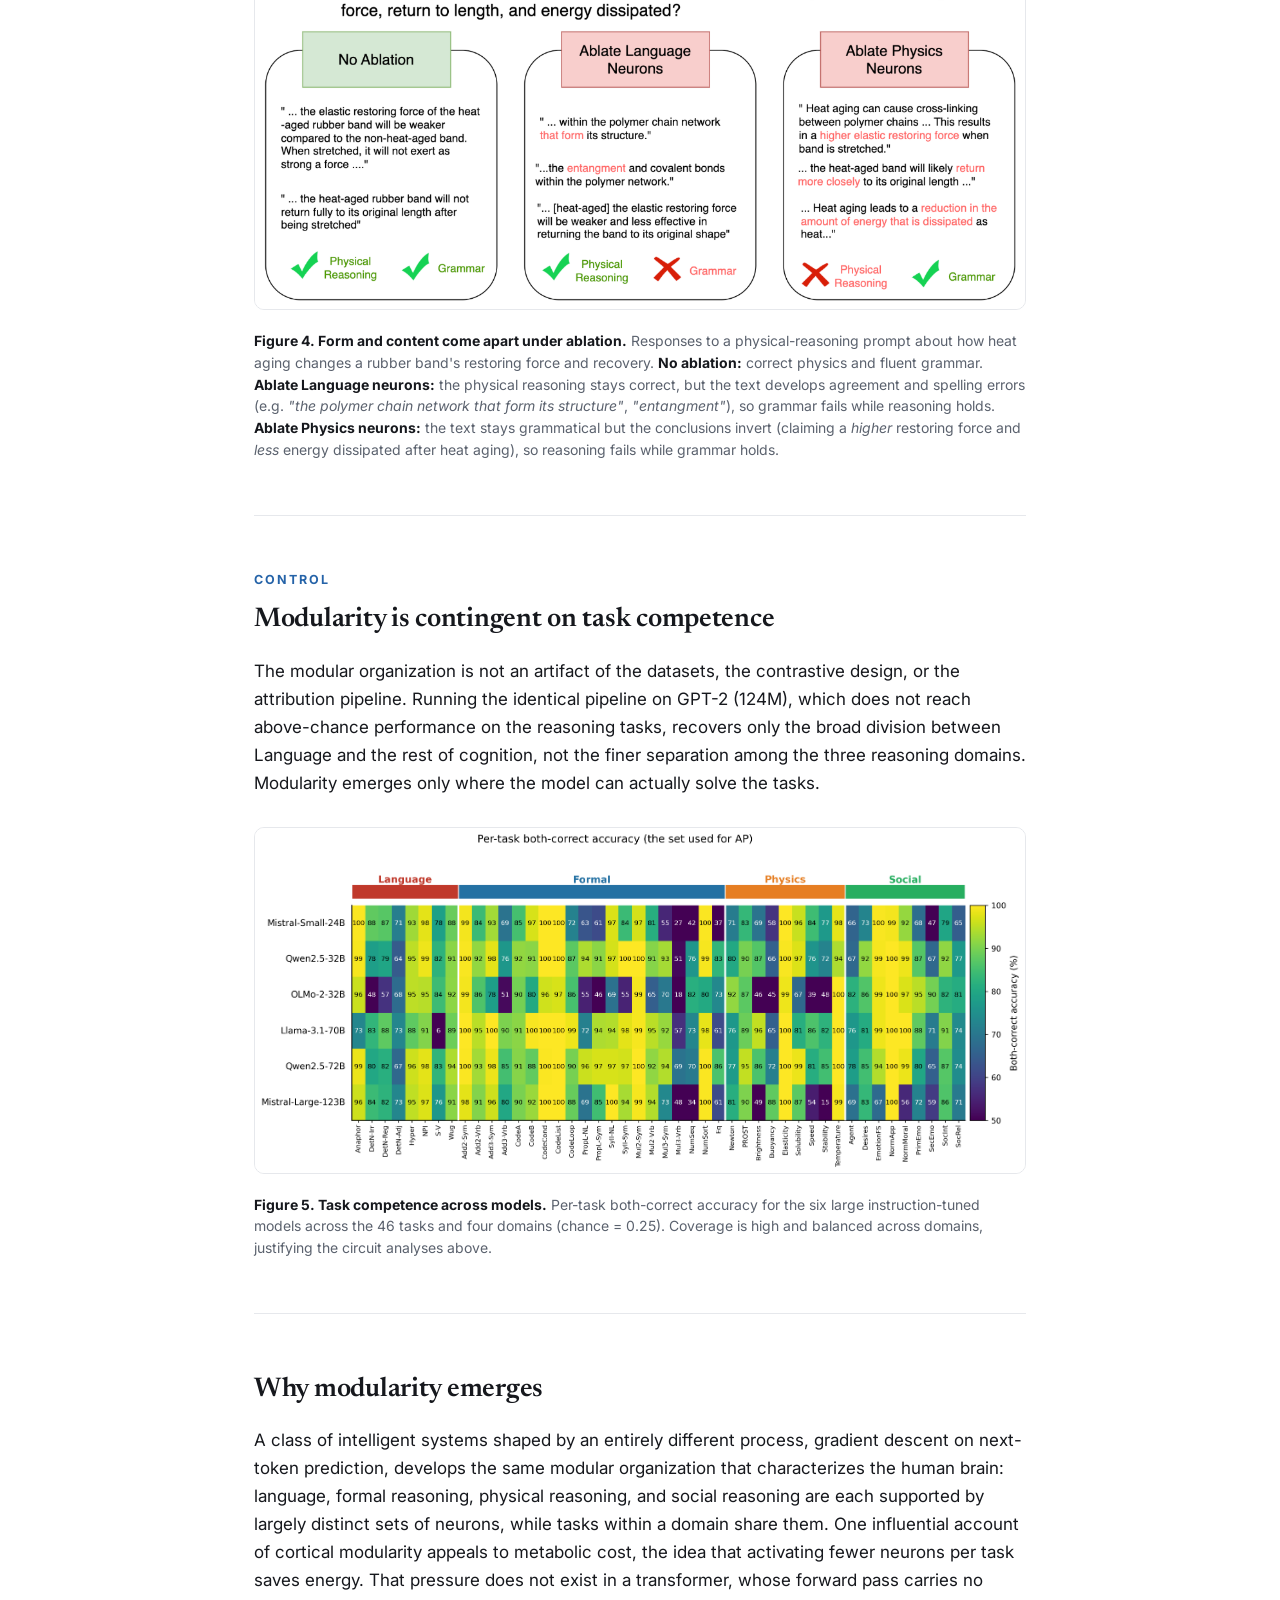
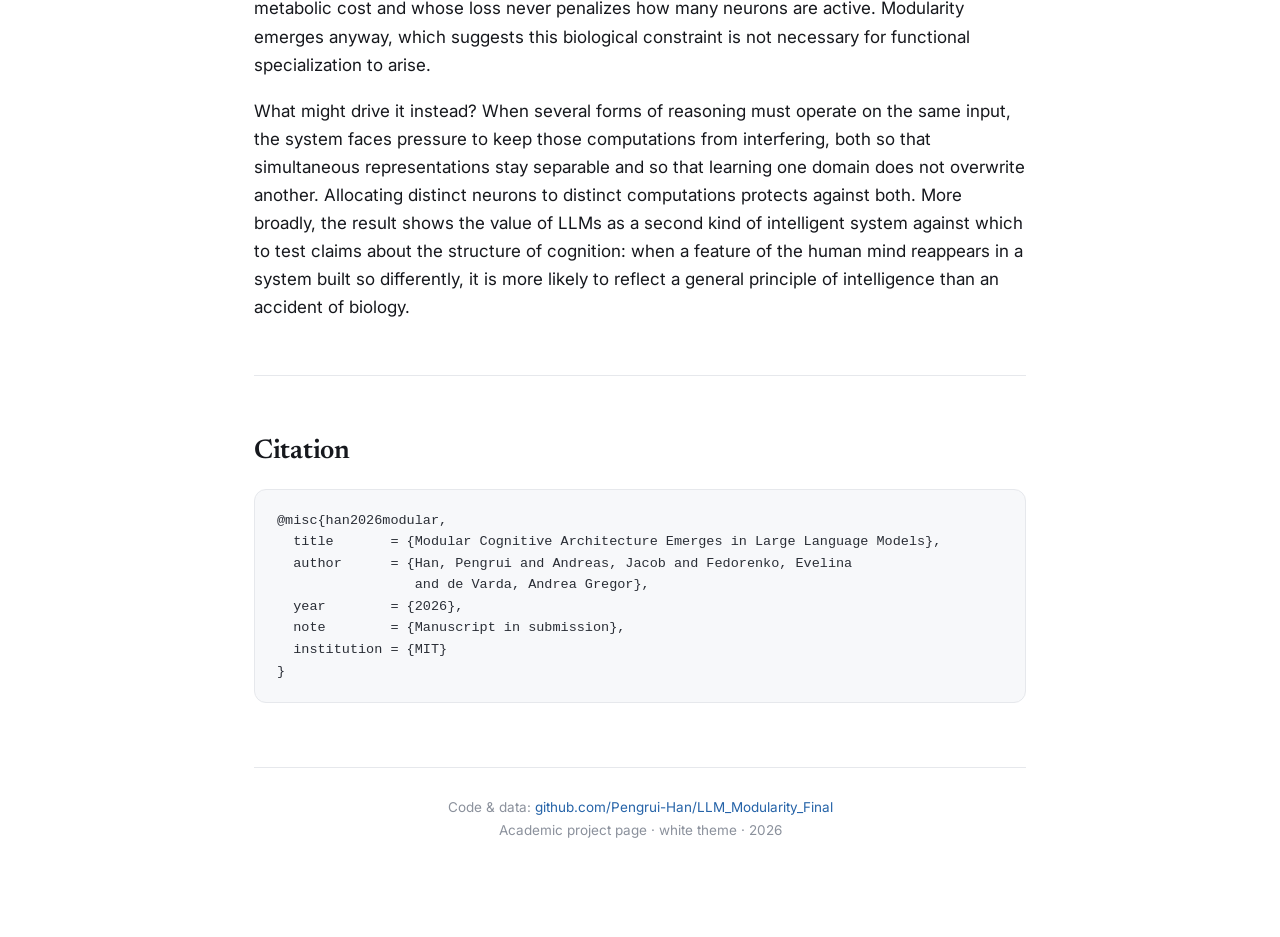
==== commit 3bf8ed40: "Add Thread (X) link to header buttons Co-Authored-By: Claude Opus 4.8 (1M context) <noreply@anthropi" ====
--- a/index.html
+++ b/index.html
@@ -289,6 +289,9 @@
     <a class="btn" href="assets/paper.pdf" target="_blank" rel="noopener">
       <svg class="ic-svg" viewBox="0 0 16 16" width="15" height="15" fill="#444" aria-hidden="true"><path d="M9.5 0H3a1.5 1.5 0 0 0-1.5 1.5v13A1.5 1.5 0 0 0 3 16h10a1.5 1.5 0 0 0 1.5-1.5V5L9.5 0zM9 1.5 13 5.5H10A1 1 0 0 1 9 4.5V1.5zM4 8h8v1H4V8zm0 2.5h8v1H4v-1zm0 2.5h5.5v1H4v-1z"></path></svg>
       Manuscript</a>
+    <a class="btn" href="https://x.com/pengrui_han/status/2072017872390344904" target="_blank" rel="noopener">
+      <svg class="ic-svg" viewBox="0 0 24 24" width="14" height="14" fill="#000" aria-hidden="true"><path d="M18.244 2.25h3.308l-7.227 8.26 8.502 11.24H16.17l-5.214-6.817L4.99 21.75H1.68l7.73-8.835L1.254 2.25H8.08l4.713 6.231zm-1.161 17.52h1.833L7.084 4.126H5.117z"></path></svg>
+      Thread</a>
   </div>
 
 </div><!-- /wrap (header) -->
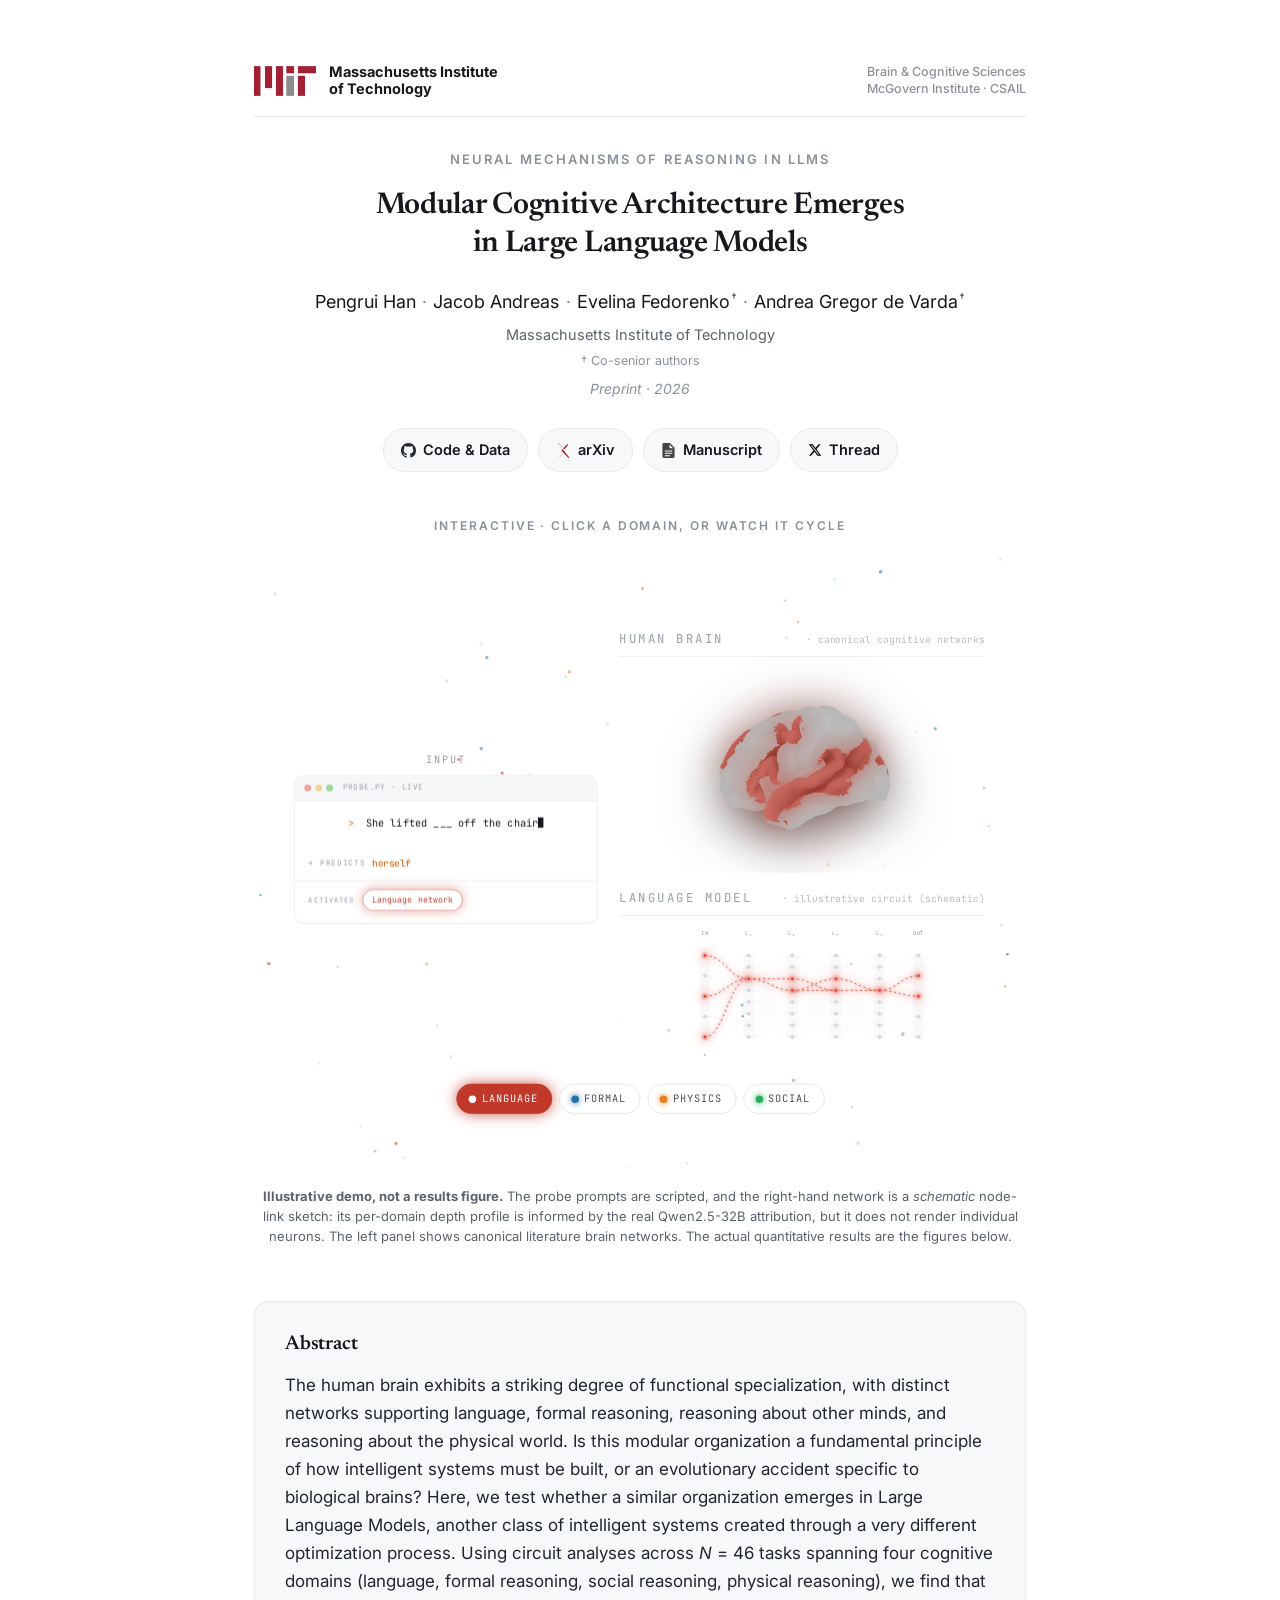
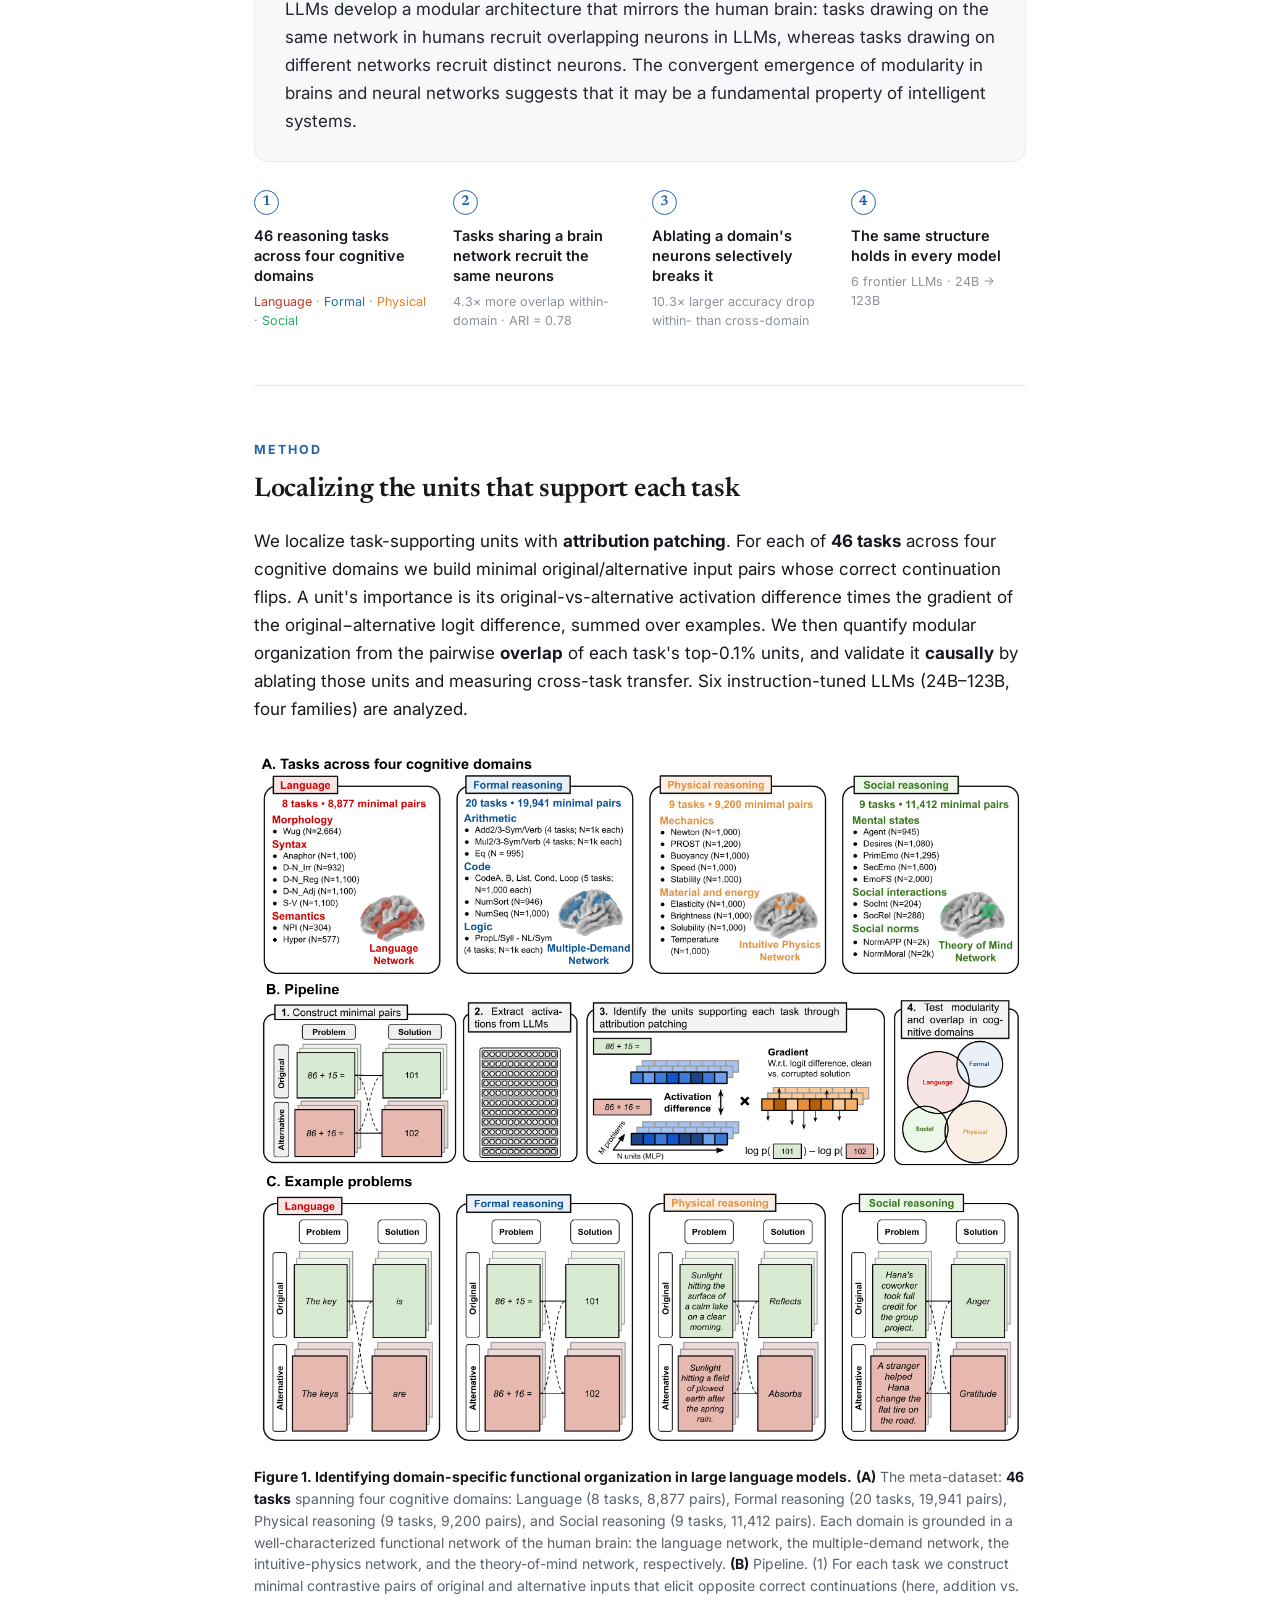
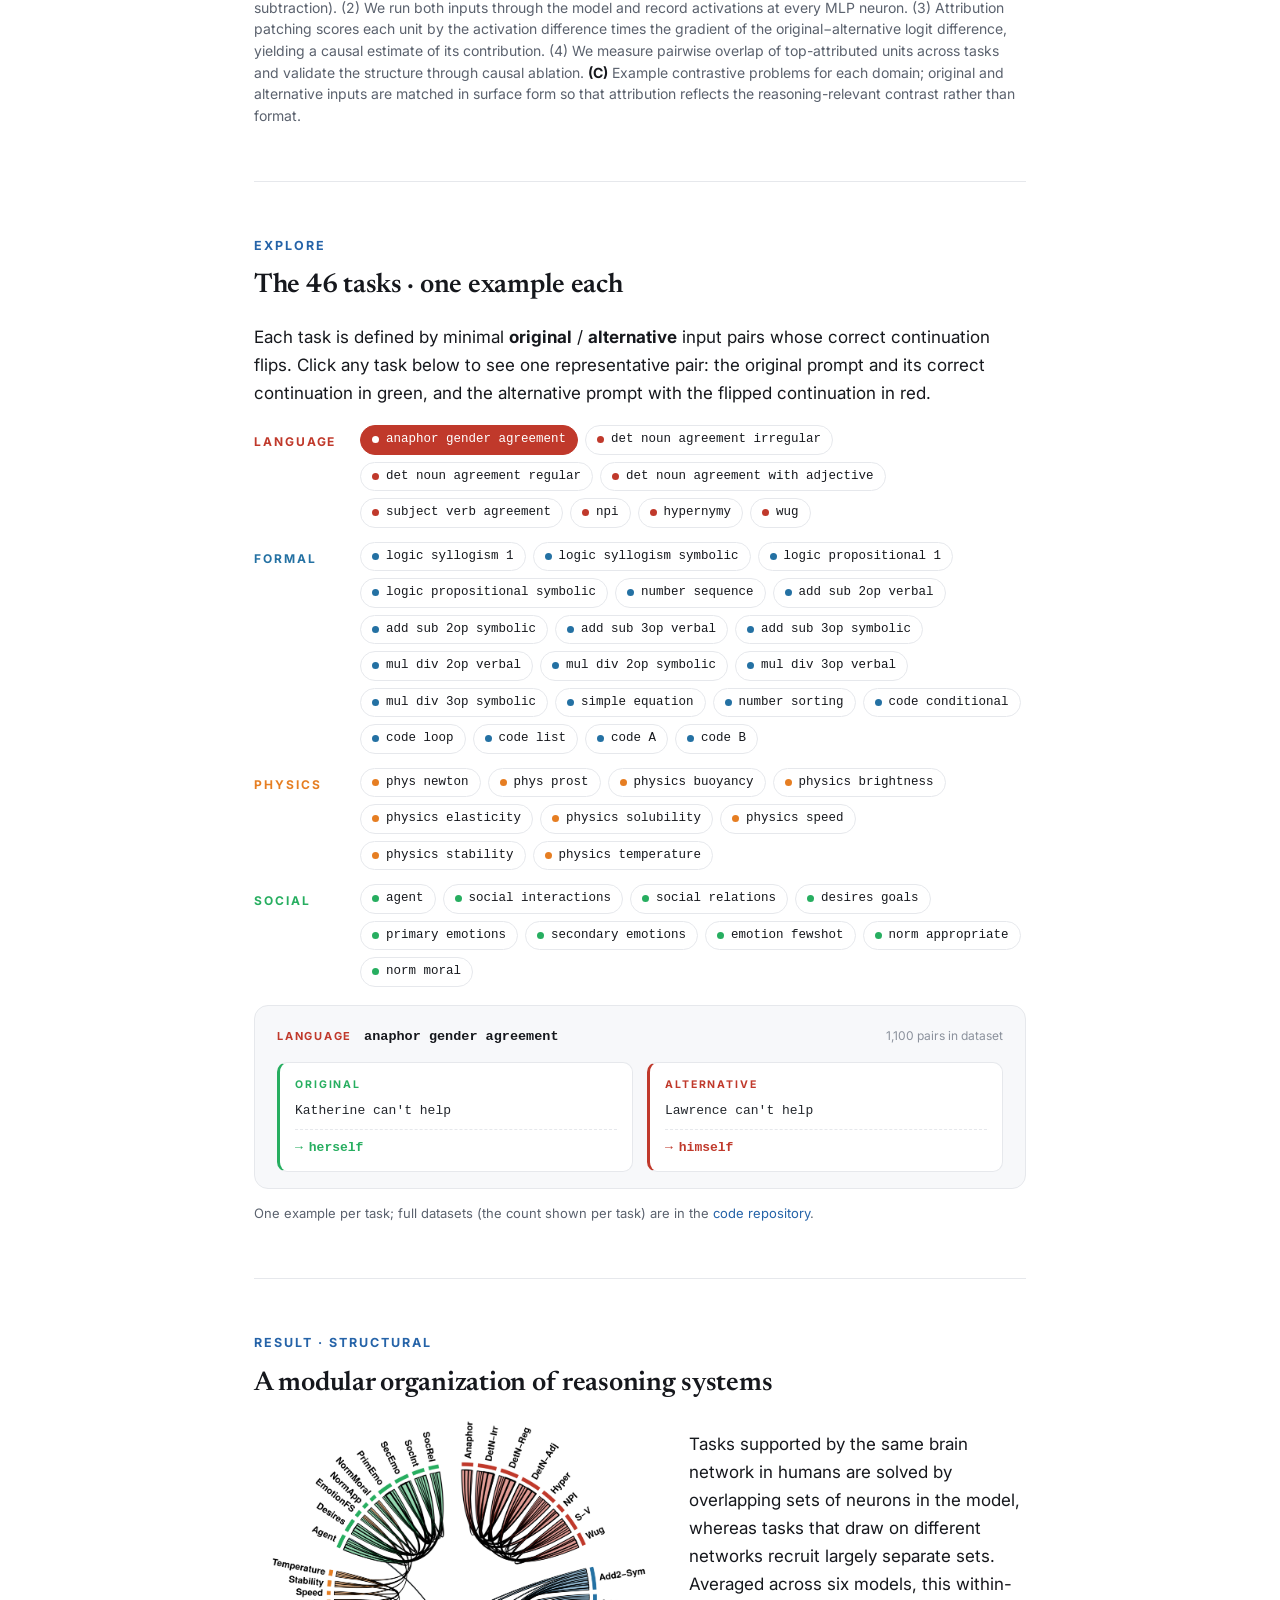
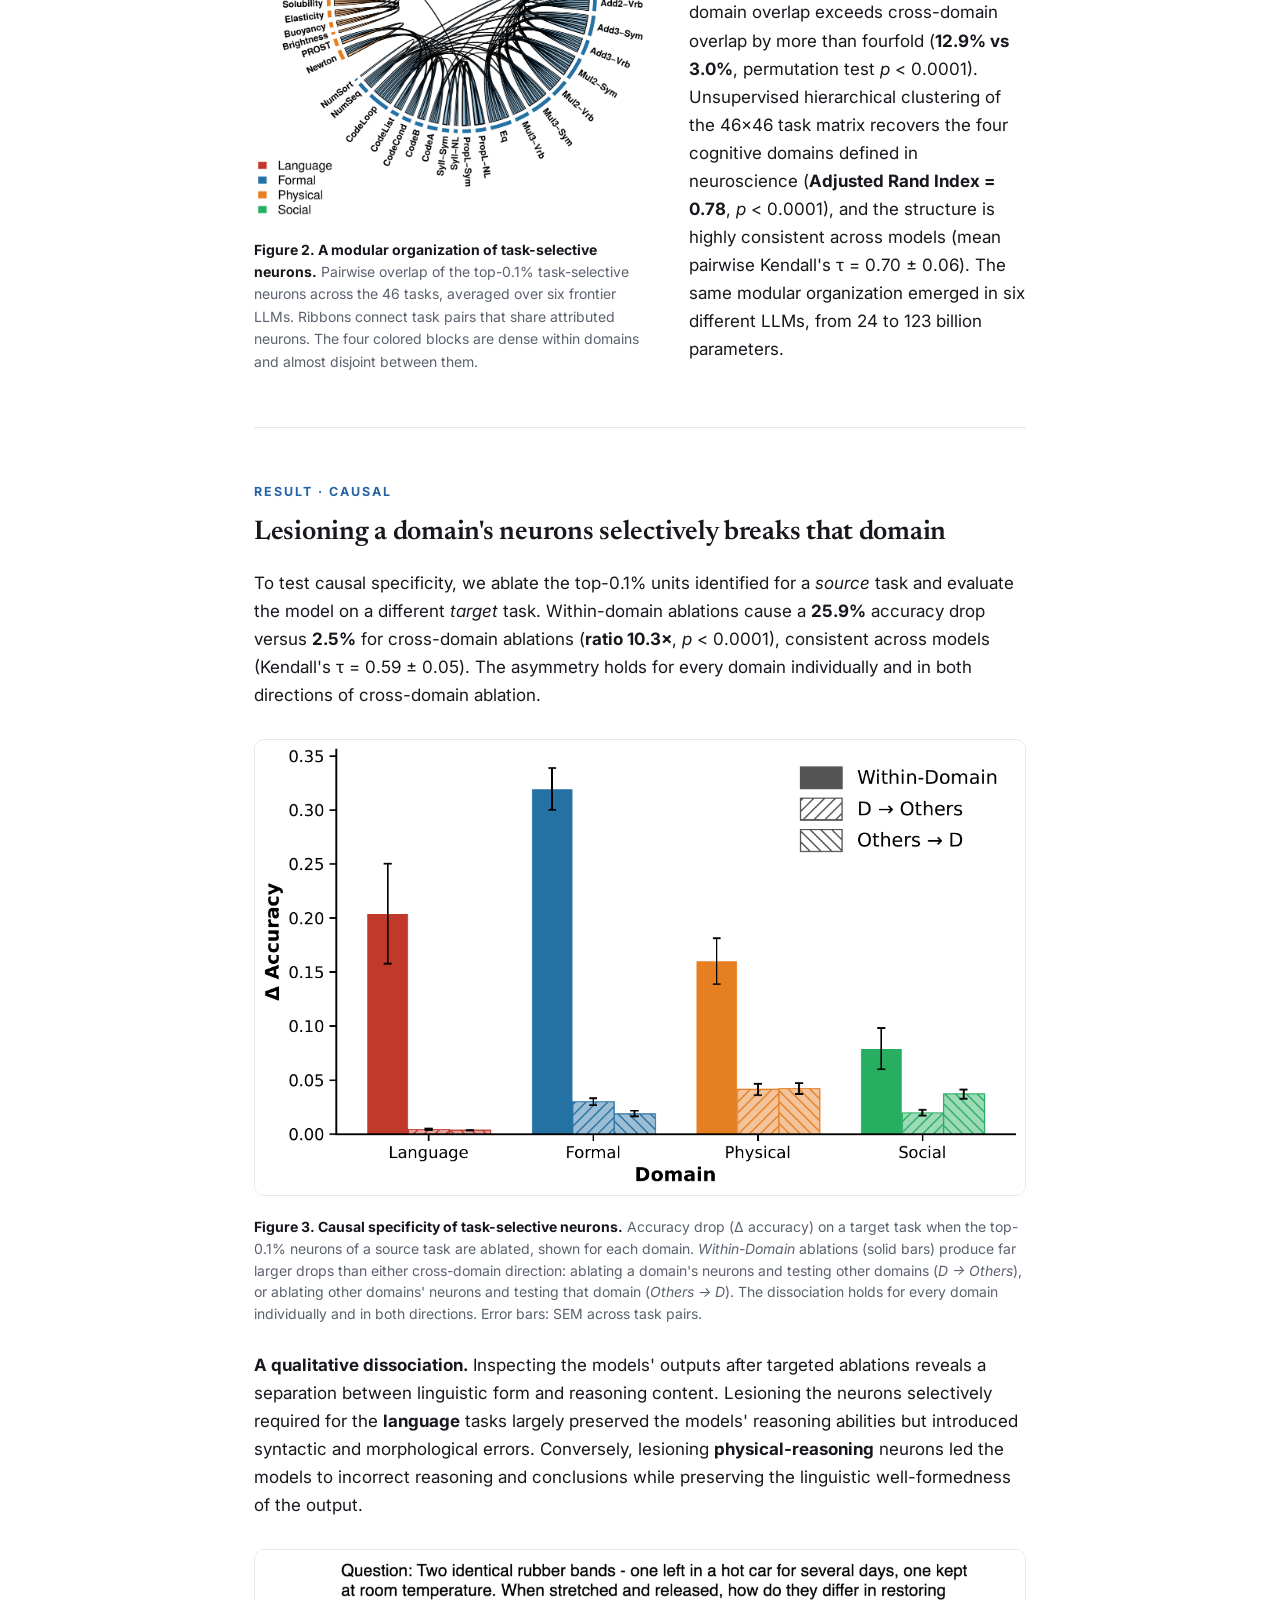
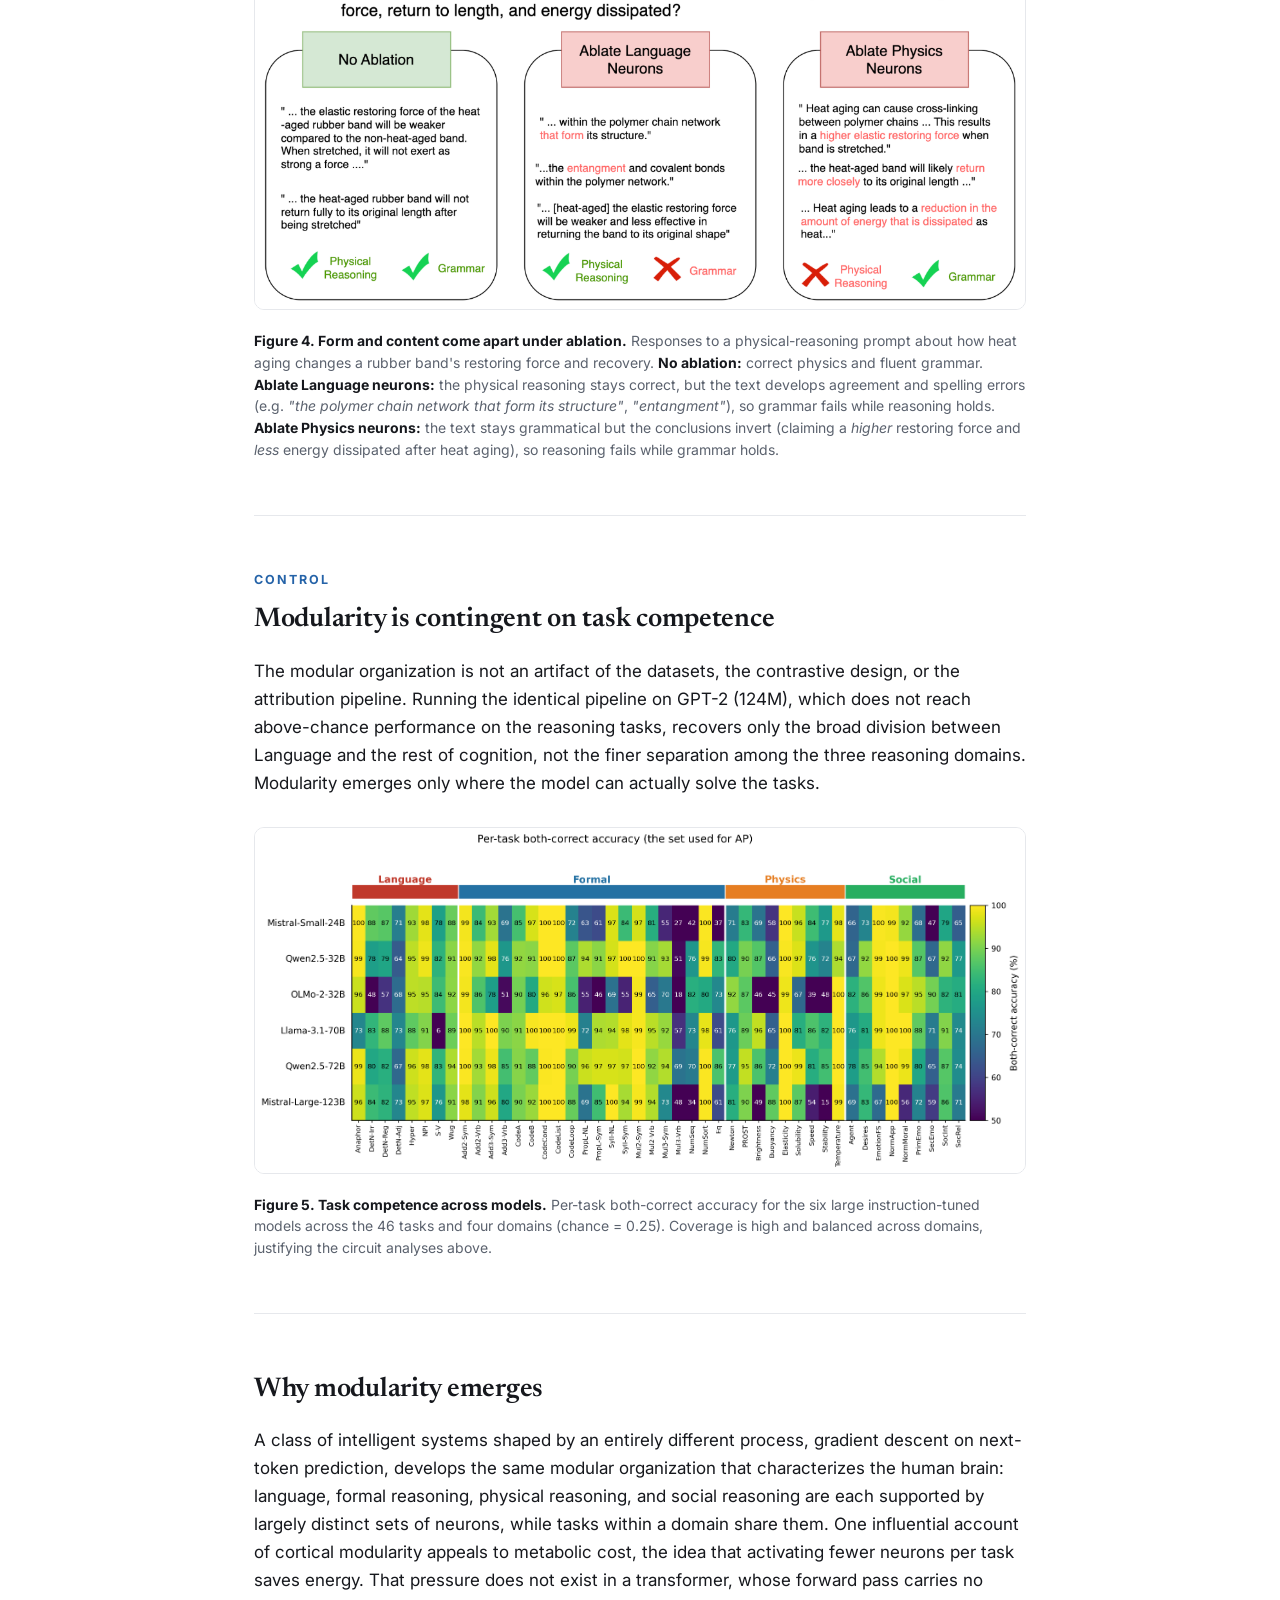
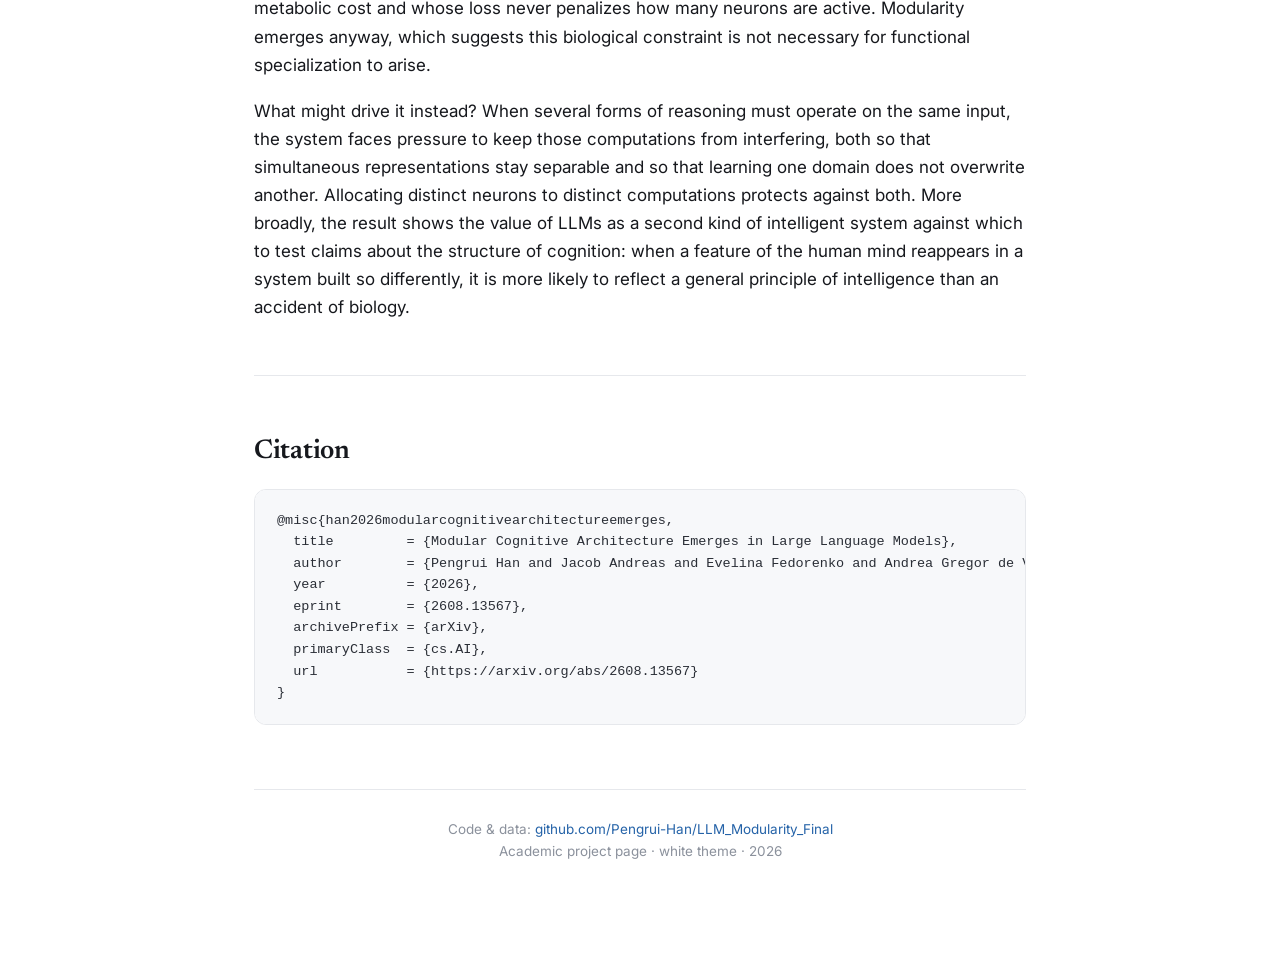
==== commit b66f5dcc: "Activate arXiv link; update citation to arXiv BibTeX Co-Authored-By: Claude Opus 4.8 (1M context) <n" ====
--- a/index.html
+++ b/index.html
@@ -283,7 +283,7 @@
     <a class="btn" href="https://github.com/Pengrui-Han/LLM_Modularity" target="_blank" rel="noopener">
       <svg class="ic-svg" viewBox="0 0 16 16" width="15" height="15" fill="#24292f" aria-hidden="true"><path d="M8 0C3.58 0 0 3.58 0 8c0 3.54 2.29 6.53 5.47 7.59.4.07.55-.17.55-.38 0-.19-.01-.82-.01-1.49-2.01.37-2.53-.49-2.69-.94-.09-.23-.48-.94-.82-1.13-.28-.15-.68-.52-.01-.53.63-.01 1.08.58 1.23.82.72 1.21 1.87.87 2.33.66.07-.52.28-.87.51-1.07-1.78-.2-3.64-.89-3.64-3.95 0-.87.31-1.59.82-2.15-.08-.2-.36-1.02.08-2.12 0 0 .67-.21 2.2.82.64-.18 1.32-.27 2-.27.68 0 1.36.09 2 .27 1.53-1.04 2.2-.82 2.2-.82.44 1.1.16 1.92.08 2.12.51.56.82 1.27.82 2.15 0 3.07-1.87 3.75-3.65 3.95.29.25.54.73.54 1.48 0 1.07-.01 1.93-.01 2.2 0 .21.15.46.55.38A8.013 8.013 0 0016 8c0-4.42-3.58-8-8-8z"></path></svg>
       Code &amp; Data</a>
-    <a class="btn disabled" title="Available upon publication">
+    <a class="btn" href="https://arxiv.org/abs/2608.13567" target="_blank" rel="noopener">
       <svg class="ic-svg" viewBox="0 0 24 24" width="15" height="15" fill="#B31B1B" aria-hidden="true"><path d="M3.8423 0a1.0037 1.0037 0 0 0-.922.6078c-.1536.3687-.0438.6275.2938 1.1113l6.9185 8.3597-1.0223 1.1058a1.0393 1.0393 0 0 0 .003 1.4229l1.2292 1.3135-5.4391 6.4444c-.2803.299-.4538.823-.2971 1.1986a1.0253 1.0253 0 0 0 .9585.635.9133.9133 0 0 0 .6891-.3405l5.783-6.126 7.4902 8.0051a.8527.8527 0 0 0 .6835.2597.9575.9575 0 0 0 .8777-.6138c.1577-.377-.017-.7502-.306-1.1407l-7.0518-8.3418 1.0632-1.13a.9626.9626 0 0 0 .0089-1.3165L4.6336.4639s-.3733-.4535-.768-.463zm0 .272h.0166c.2179.0052.4874.2715.5644.3639l.005.006.0052.0055 10.169 10.9905a.6915.6915 0 0 1-.0072.945l-1.0666 1.133-1.4982-1.7724-8.5994-10.39c-.3286-.472-.352-.6183-.2592-.841a.7307.7307 0 0 1 .6704-.4401Zm14.341 1.5701a.877.877 0 0 0-.6554.2418l-5.6962 6.1584 1.6944 1.8319 5.3089-6.5138c.3251-.4335.479-.6603.3247-1.0292a1.1205 1.1205 0 0 0-.9763-.689zm-7.6557 12.2823 1.3186 1.4135-5.7864 6.1295a.6494.6494 0 0 1-.4959.26.7516.7516 0 0 1-.706-.4669c-.1119-.2682.0359-.6864.2442-.9083l.0051-.0055.0047-.0055z"></path></svg>
       arXiv</a>
     <a class="btn" href="assets/paper.pdf" target="_blank" rel="noopener">
@@ -514,13 +514,14 @@
   <!-- ============== BIBTEX ============== -->
   <section id="citation">
     <h2>Citation</h2>
-    <pre class="bib">@misc{han2026modular,
-  title       = {Modular Cognitive Architecture Emerges in Large Language Models},
-  author      = {Han, Pengrui and Andreas, Jacob and Fedorenko, Evelina
-                 and de Varda, Andrea Gregor},
-  year        = {2026},
-  note        = {Manuscript in submission},
-  institution = {MIT}
+    <pre class="bib">@misc{han2026modularcognitivearchitectureemerges,
+  title         = {Modular Cognitive Architecture Emerges in Large Language Models},
+  author        = {Pengrui Han and Jacob Andreas and Evelina Fedorenko and Andrea Gregor de Varda},
+  year          = {2026},
+  eprint        = {2608.13567},
+  archivePrefix = {arXiv},
+  primaryClass  = {cs.AI},
+  url           = {https://arxiv.org/abs/2608.13567}
 }</pre>
   </section>
 
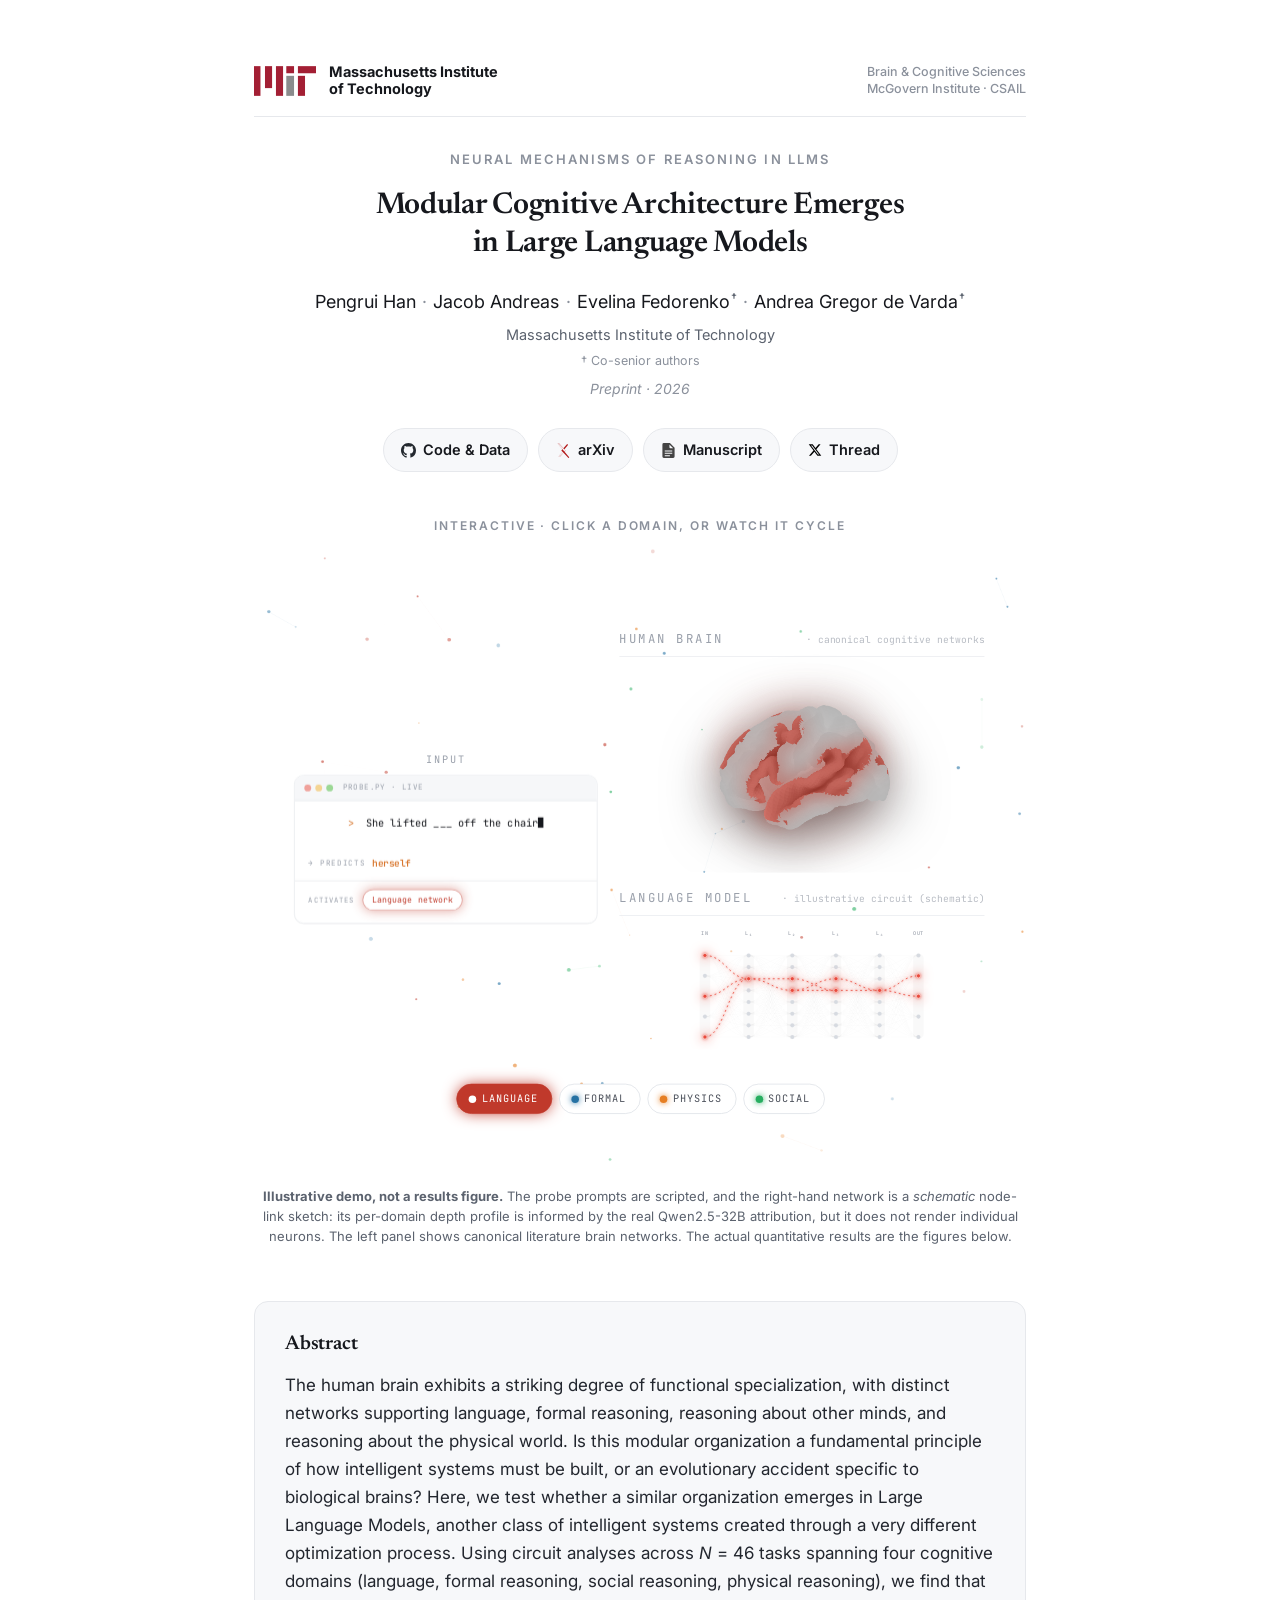
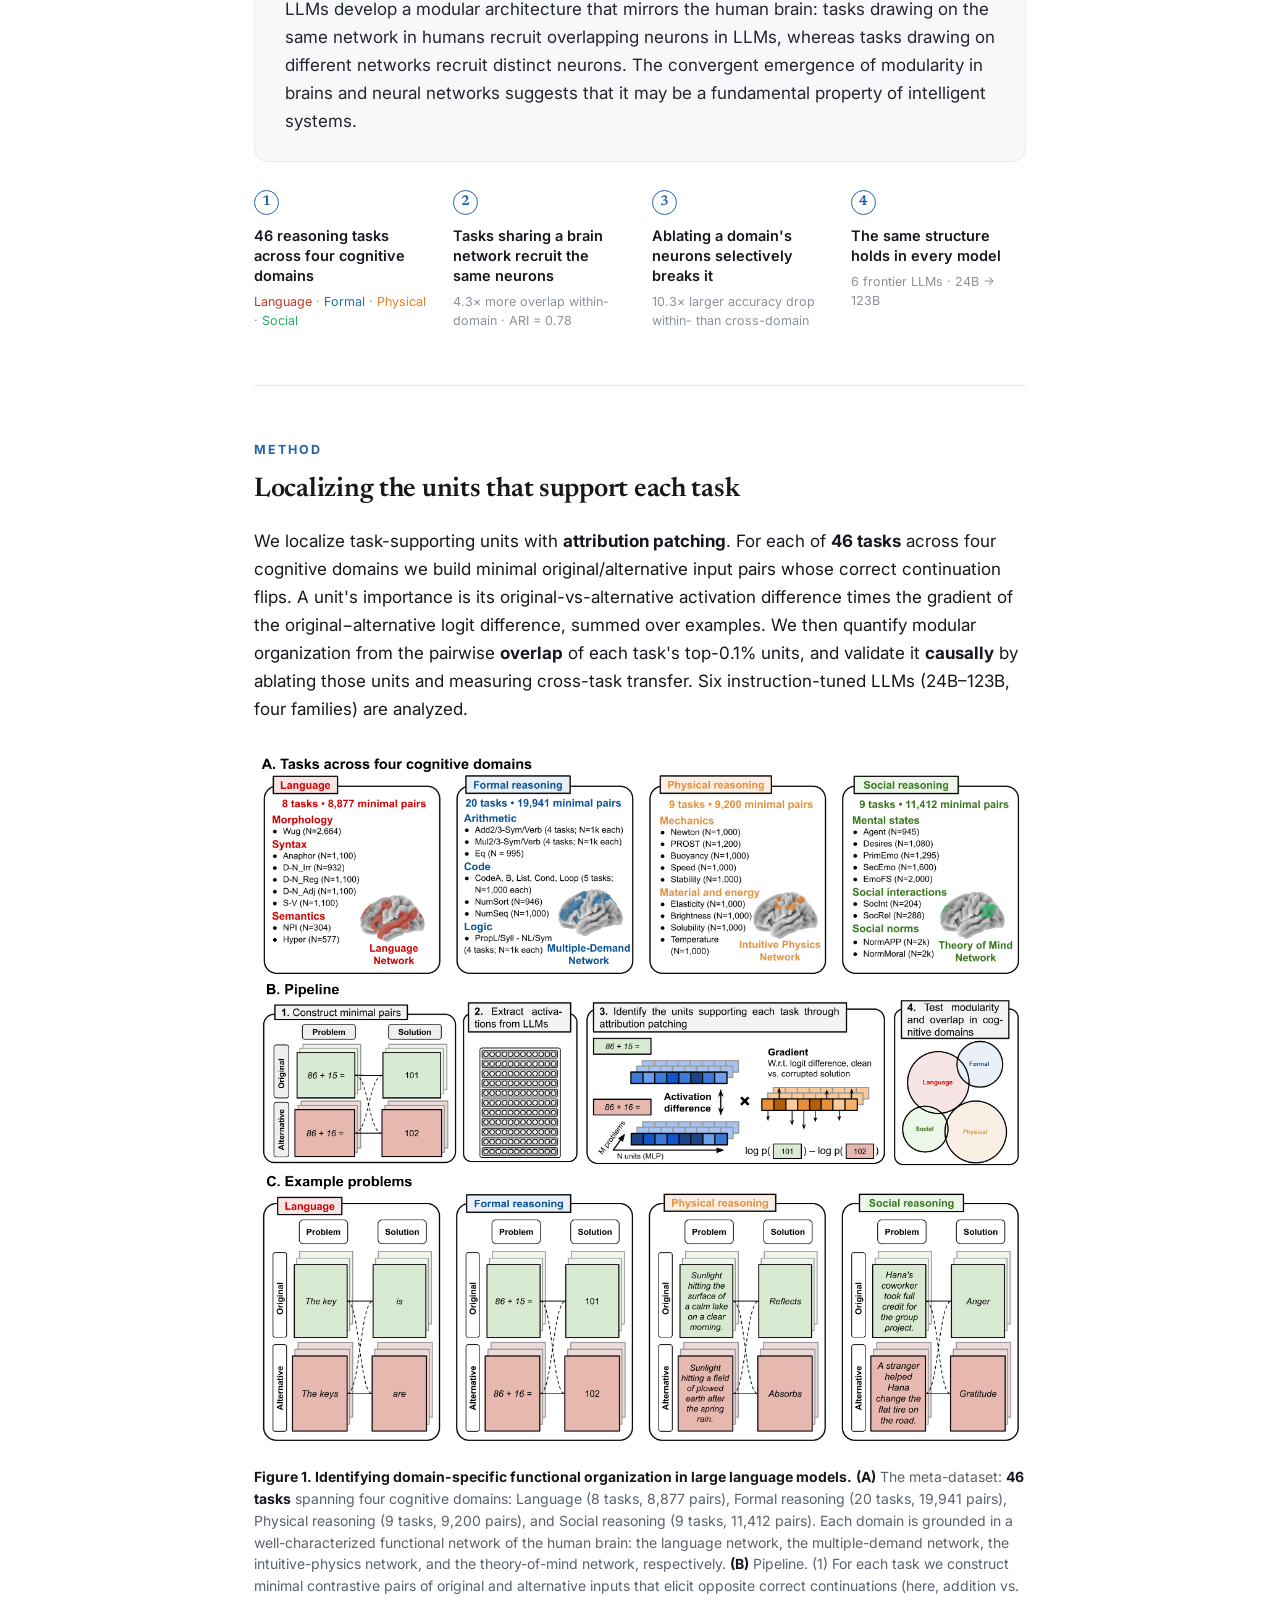
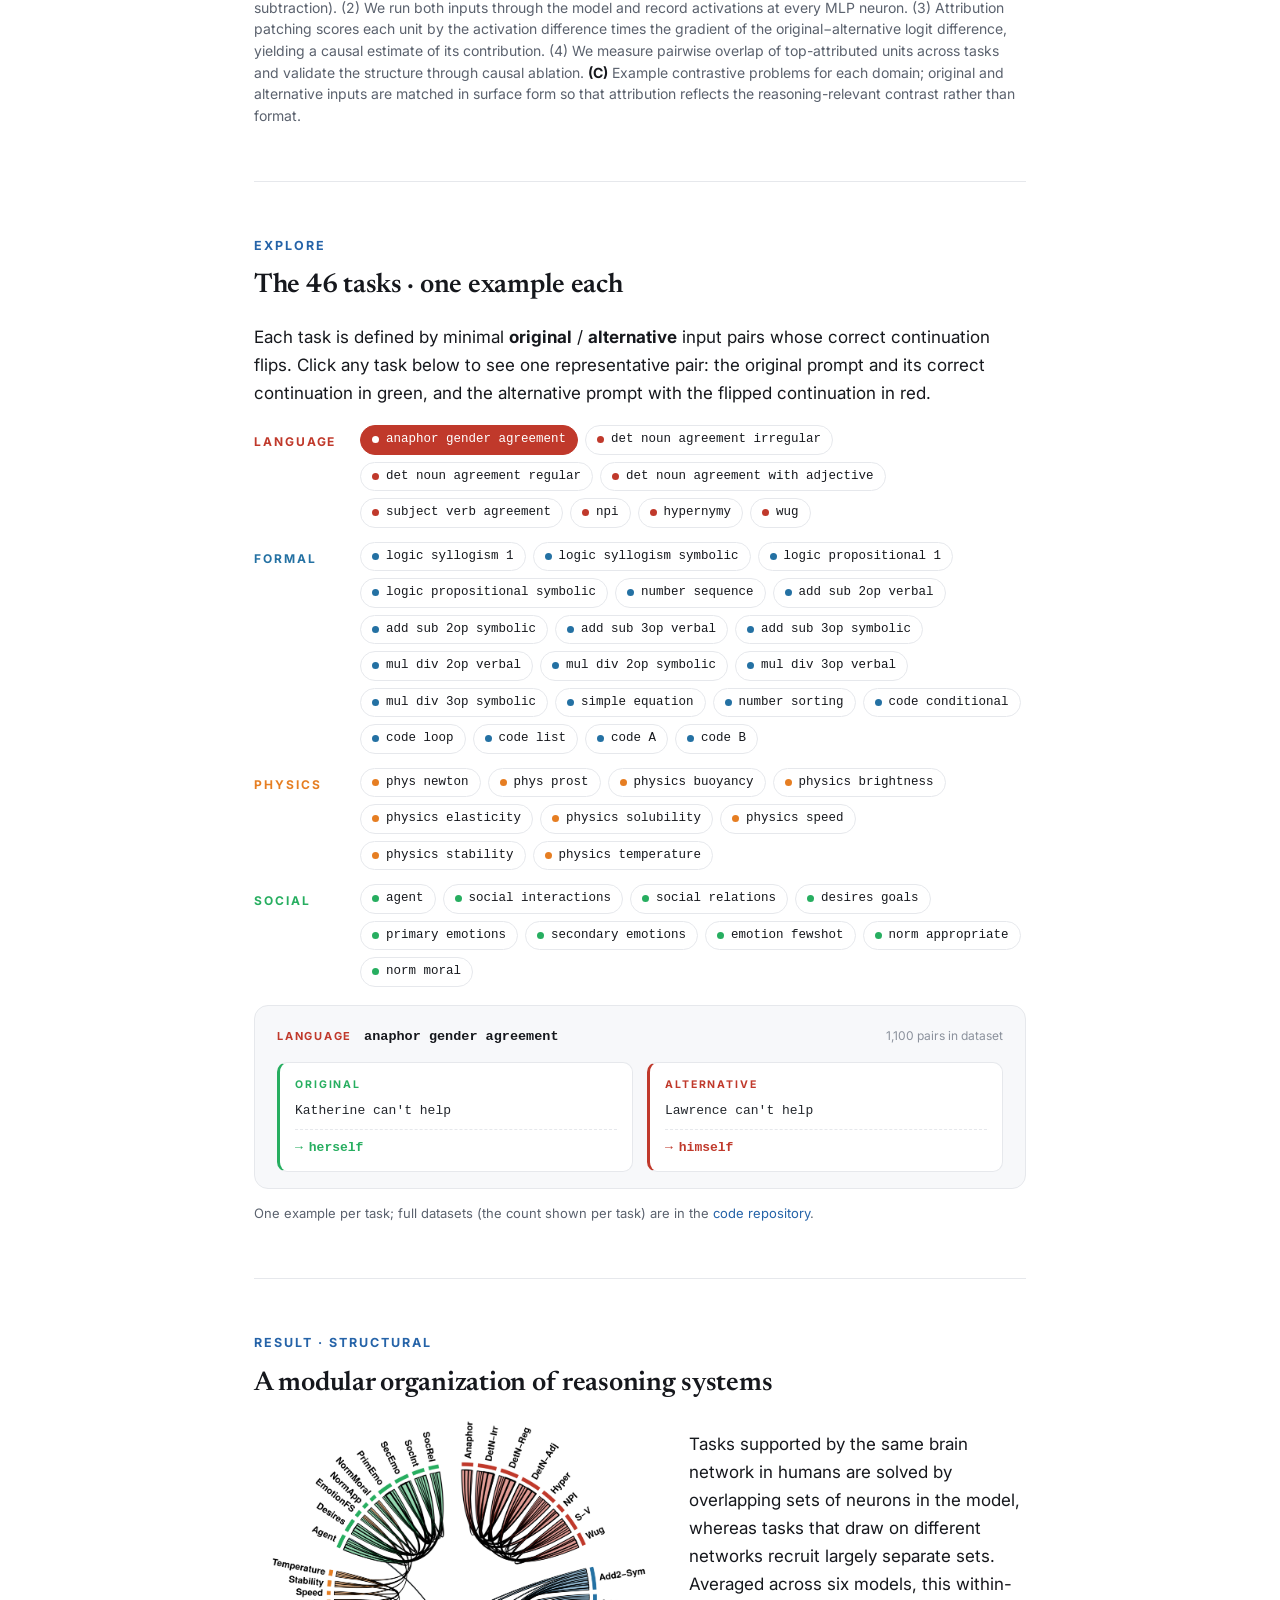
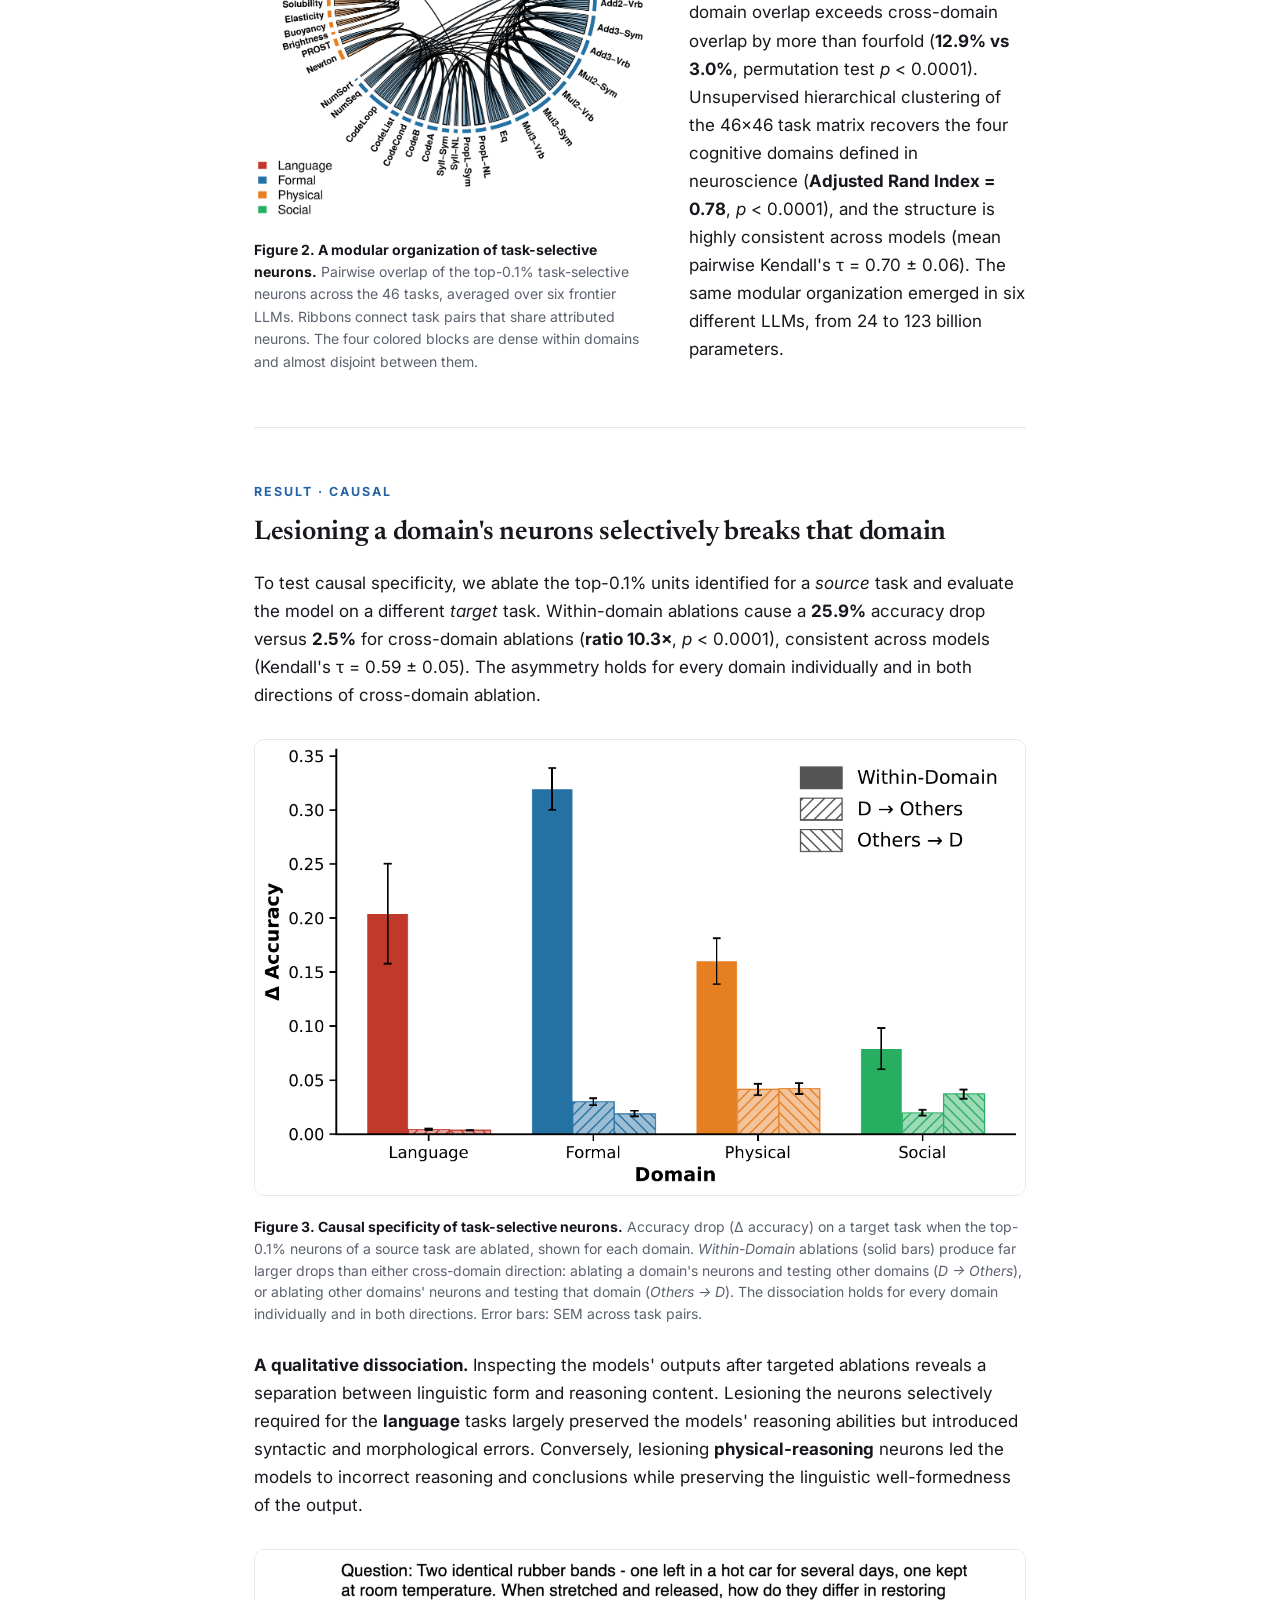
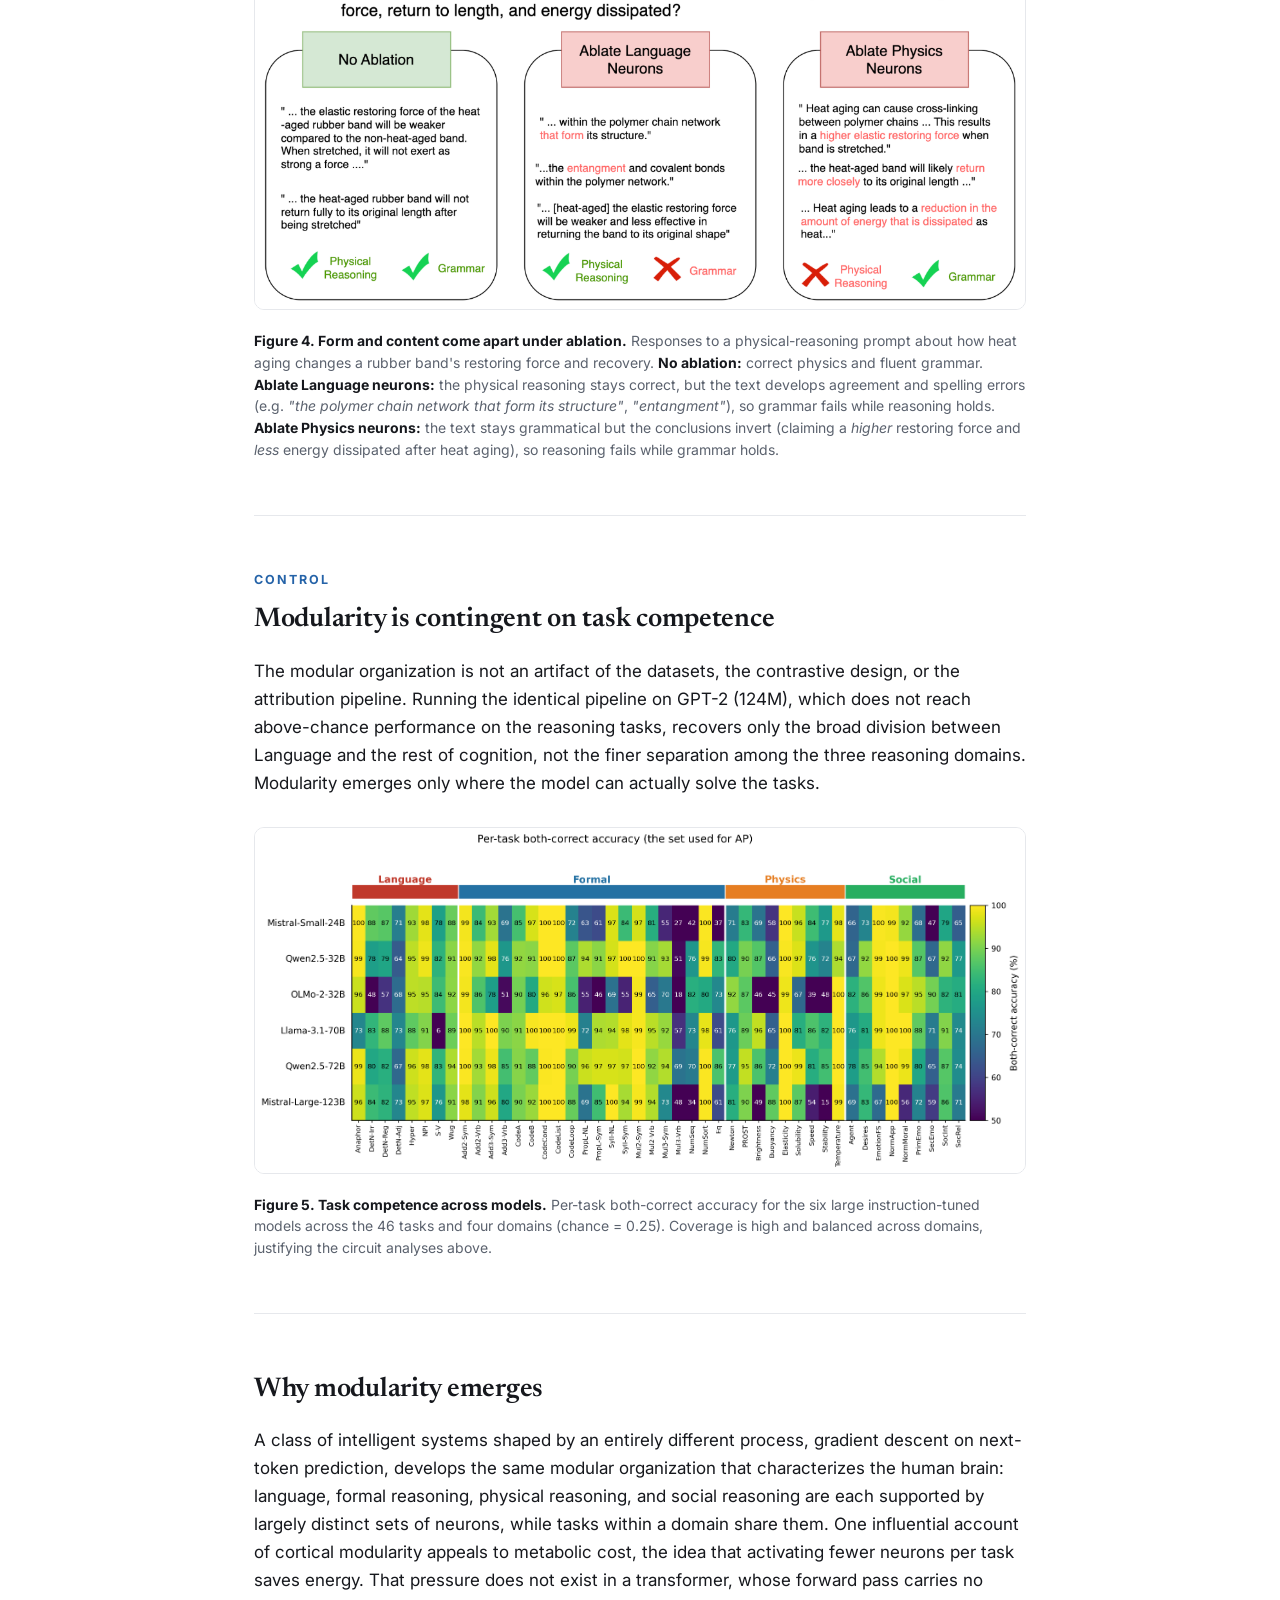
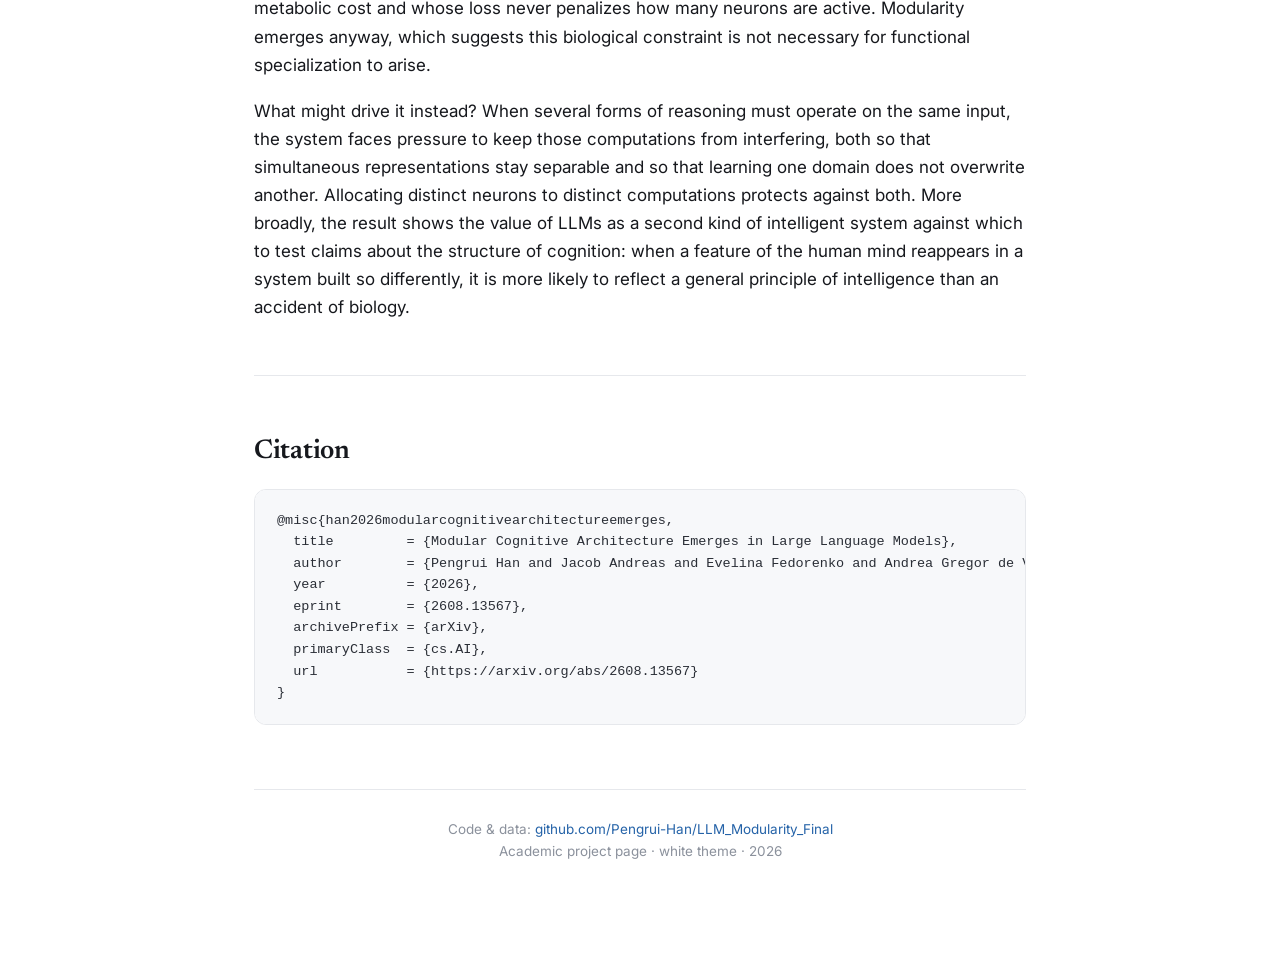
==== commit 20306628: "Point citation_pdf_url meta to arXiv PDF Co-Authored-By: Claude Opus 4.8 (1M context) <noreply@anthr" ====
--- a/index.html
+++ b/index.html
@@ -11,7 +11,7 @@
 <meta name="citation_author" content="Fedorenko, Evelina">
 <meta name="citation_author" content="de Varda, Andrea Gregor">
 <meta name="citation_publication_date" content="2026">
-<meta name="citation_pdf_url" content="https://pengrui-han.github.io/LLM_Modularity_Page/assets/paper.pdf">
+<meta name="citation_pdf_url" content="https://arxiv.org/pdf/2608.13567">
 <meta name="citation_abstract_html_url" content="https://pengrui-han.github.io/LLM_Modularity_Page/">
 <link rel="preconnect" href="https://fonts.googleapis.com">
 <link rel="preconnect" href="https://fonts.gstatic.com" crossorigin>
